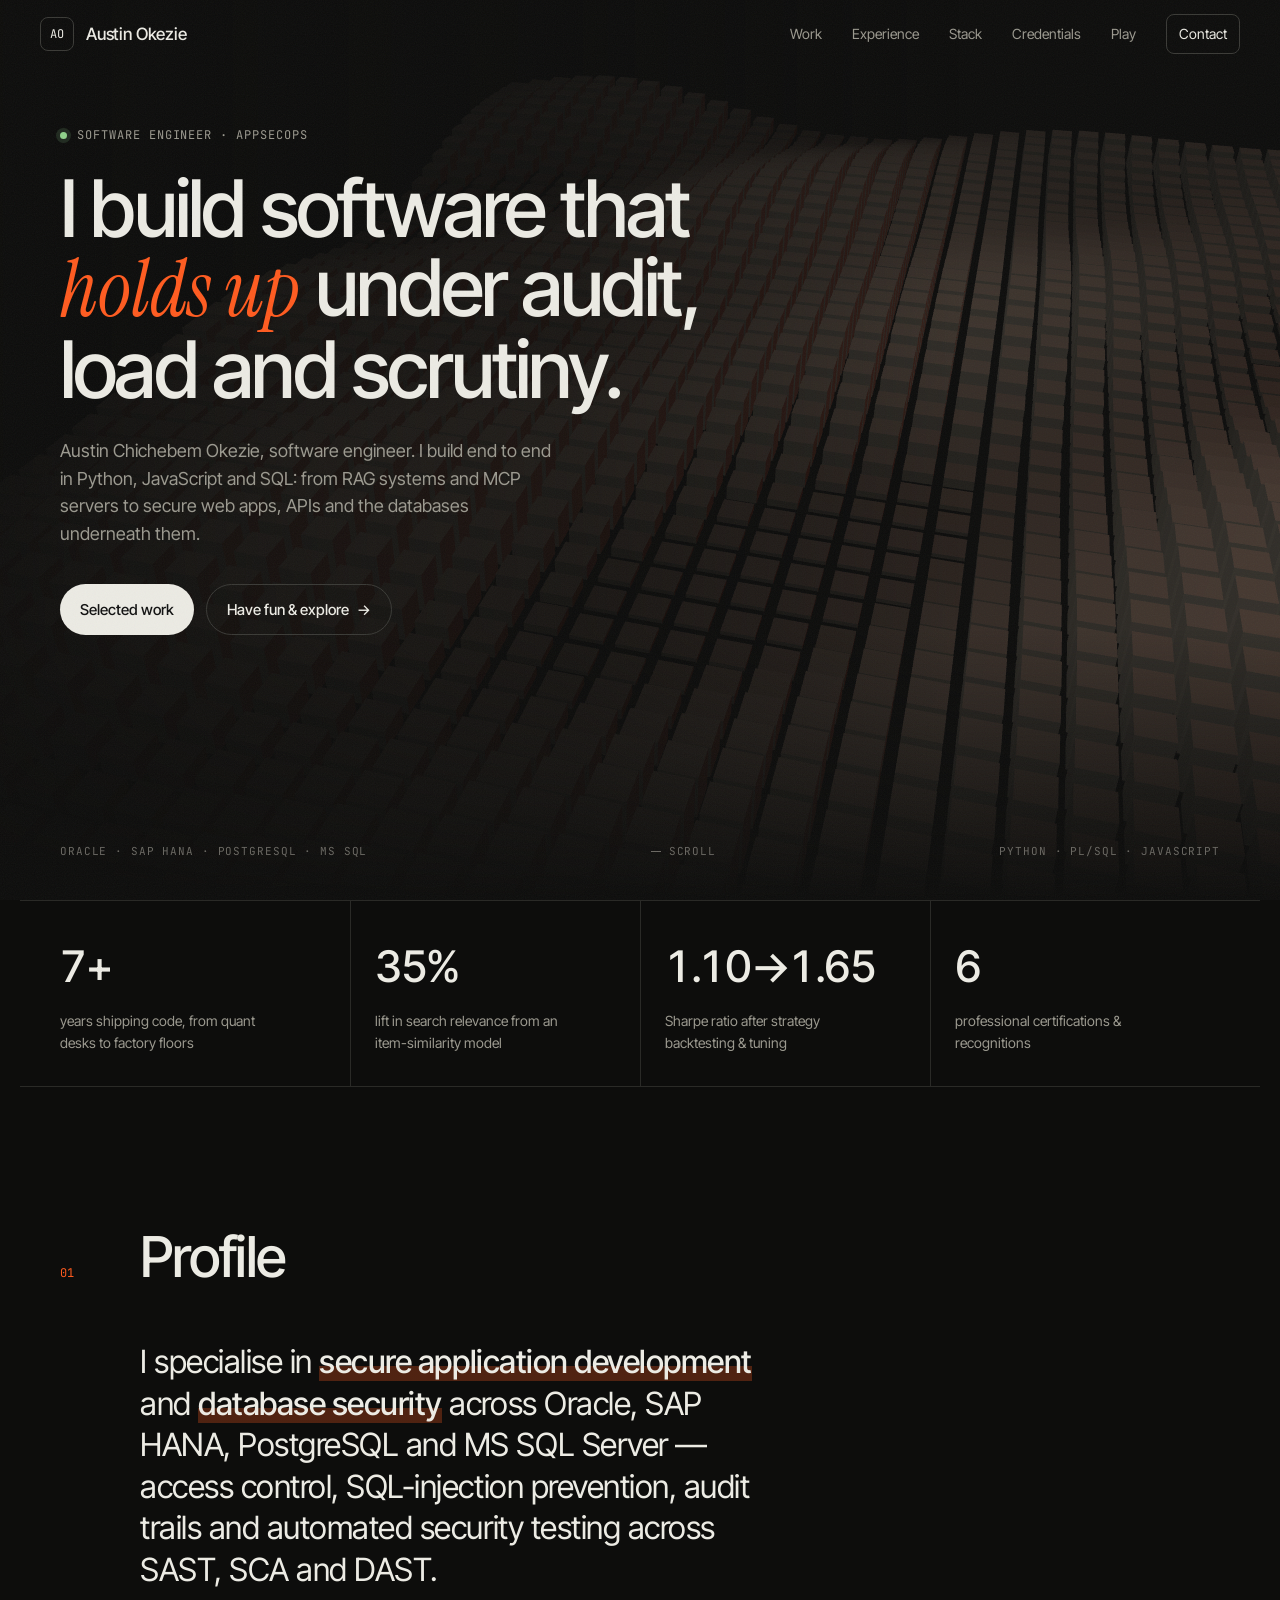
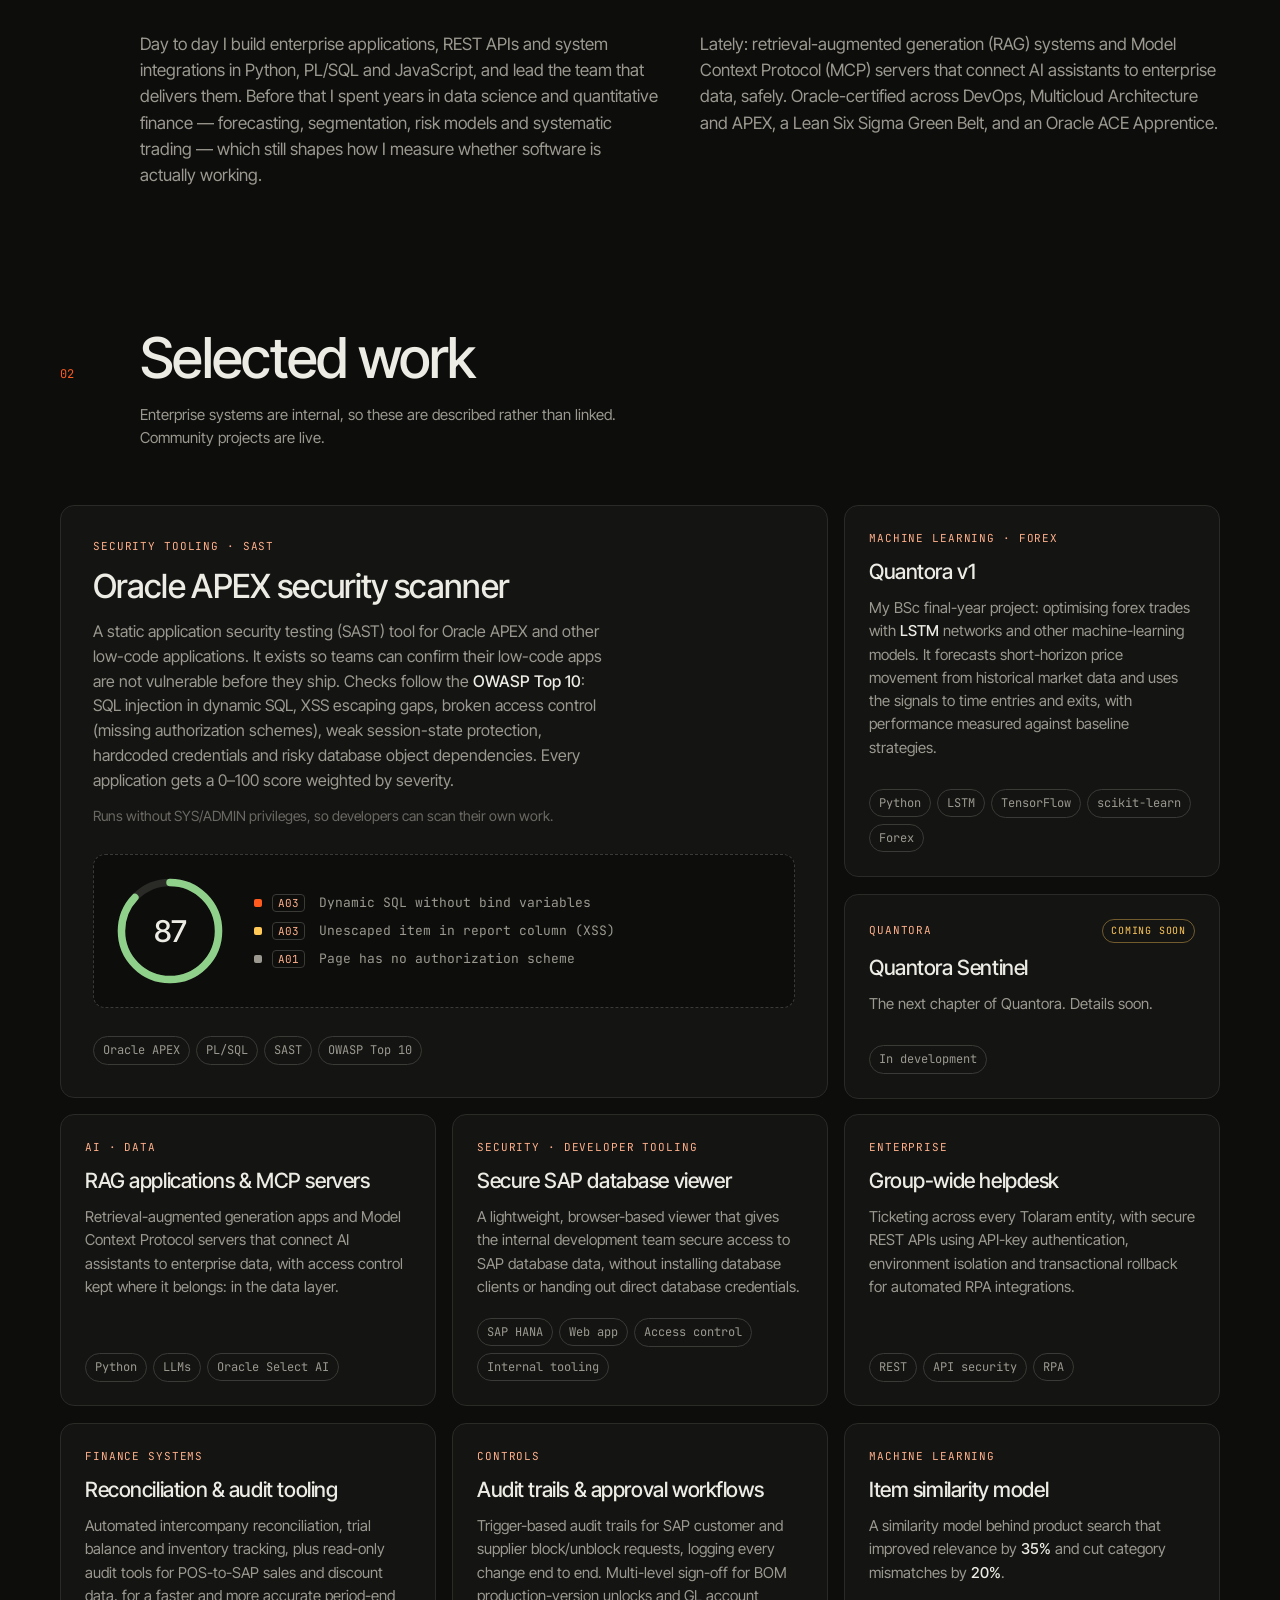
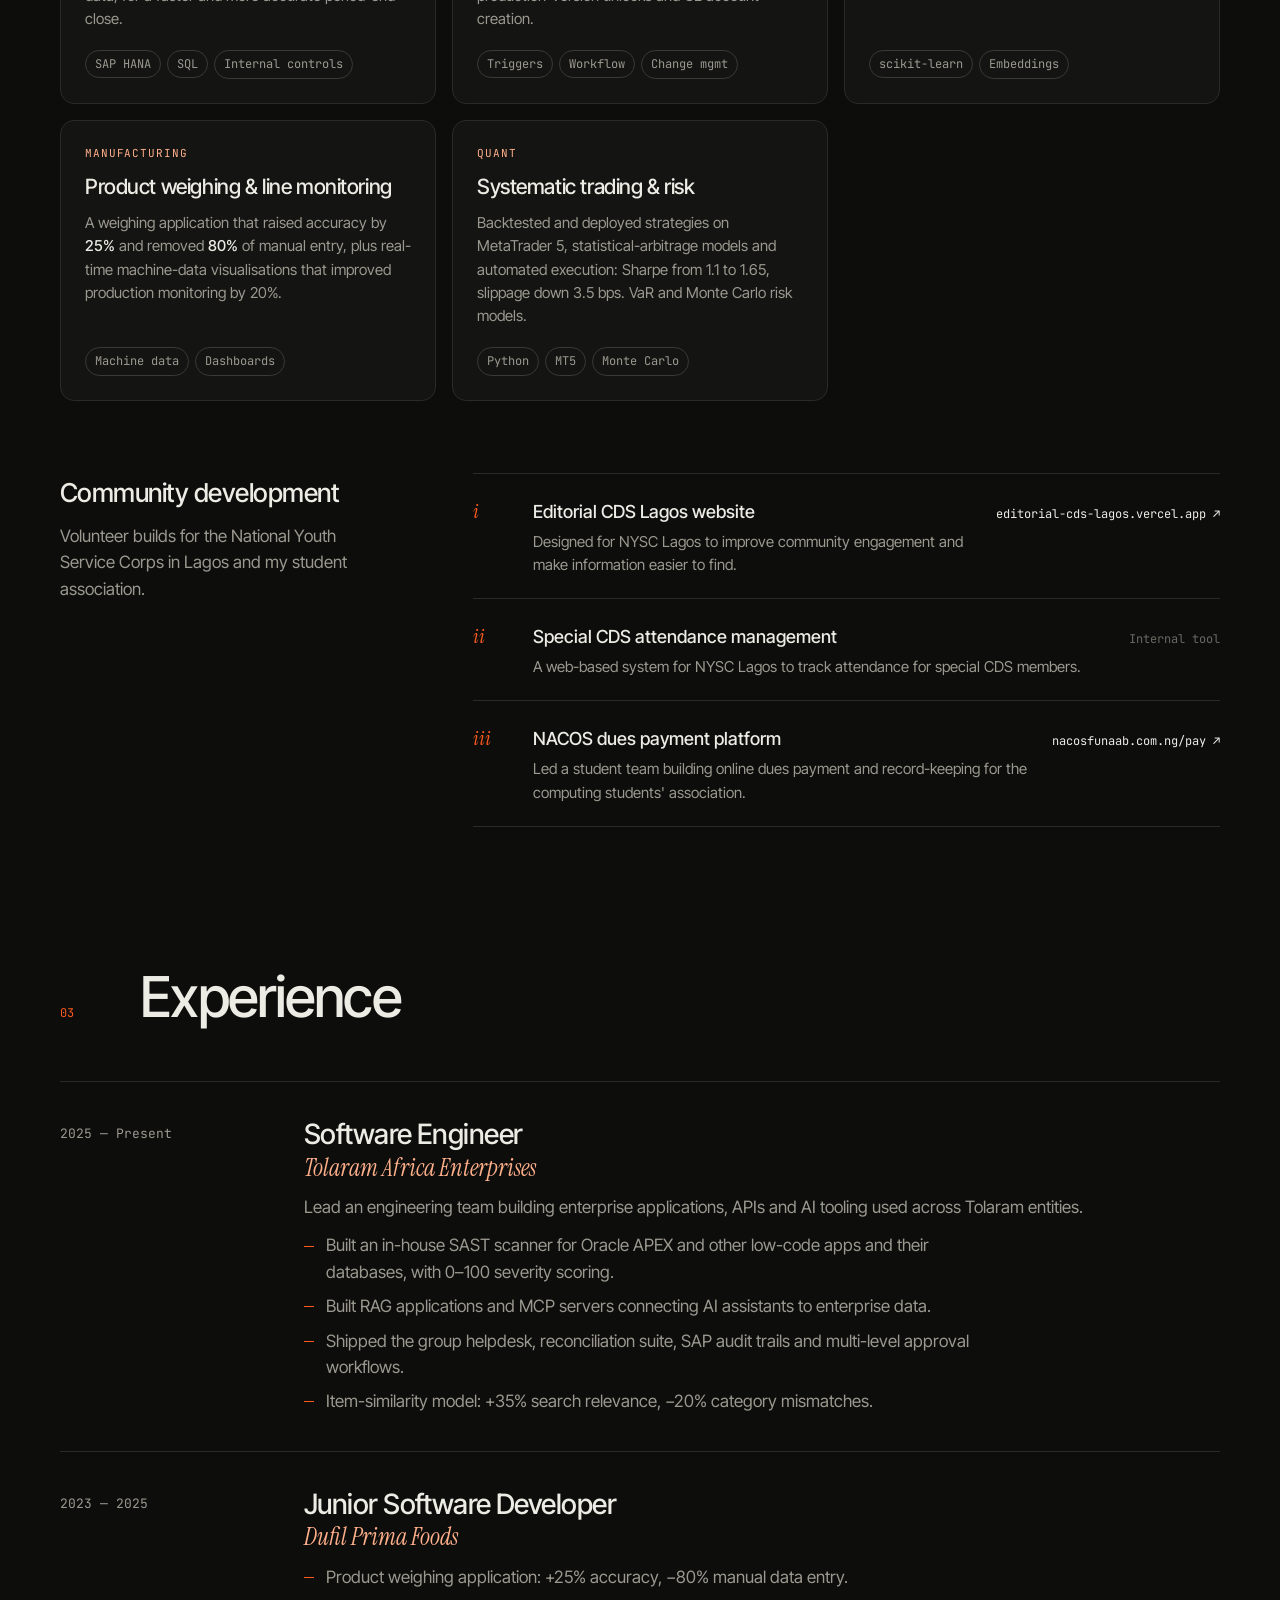
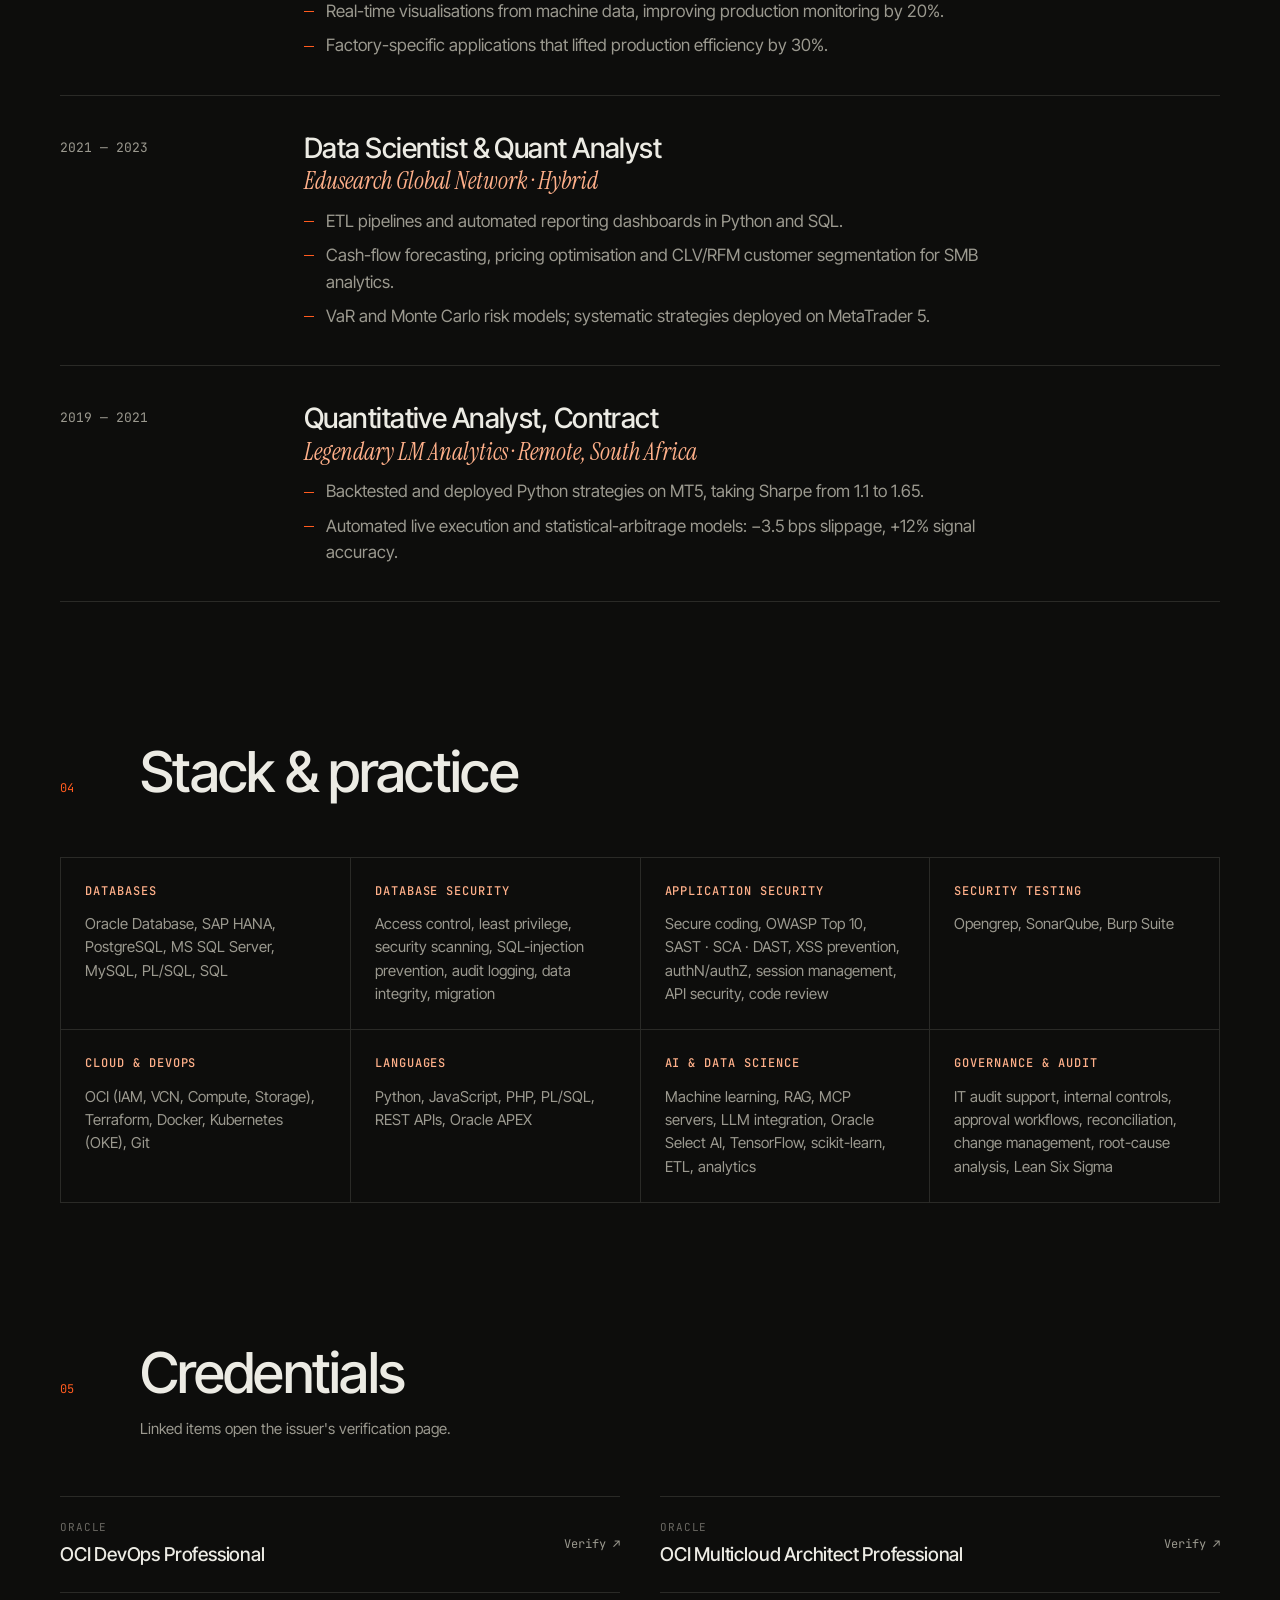
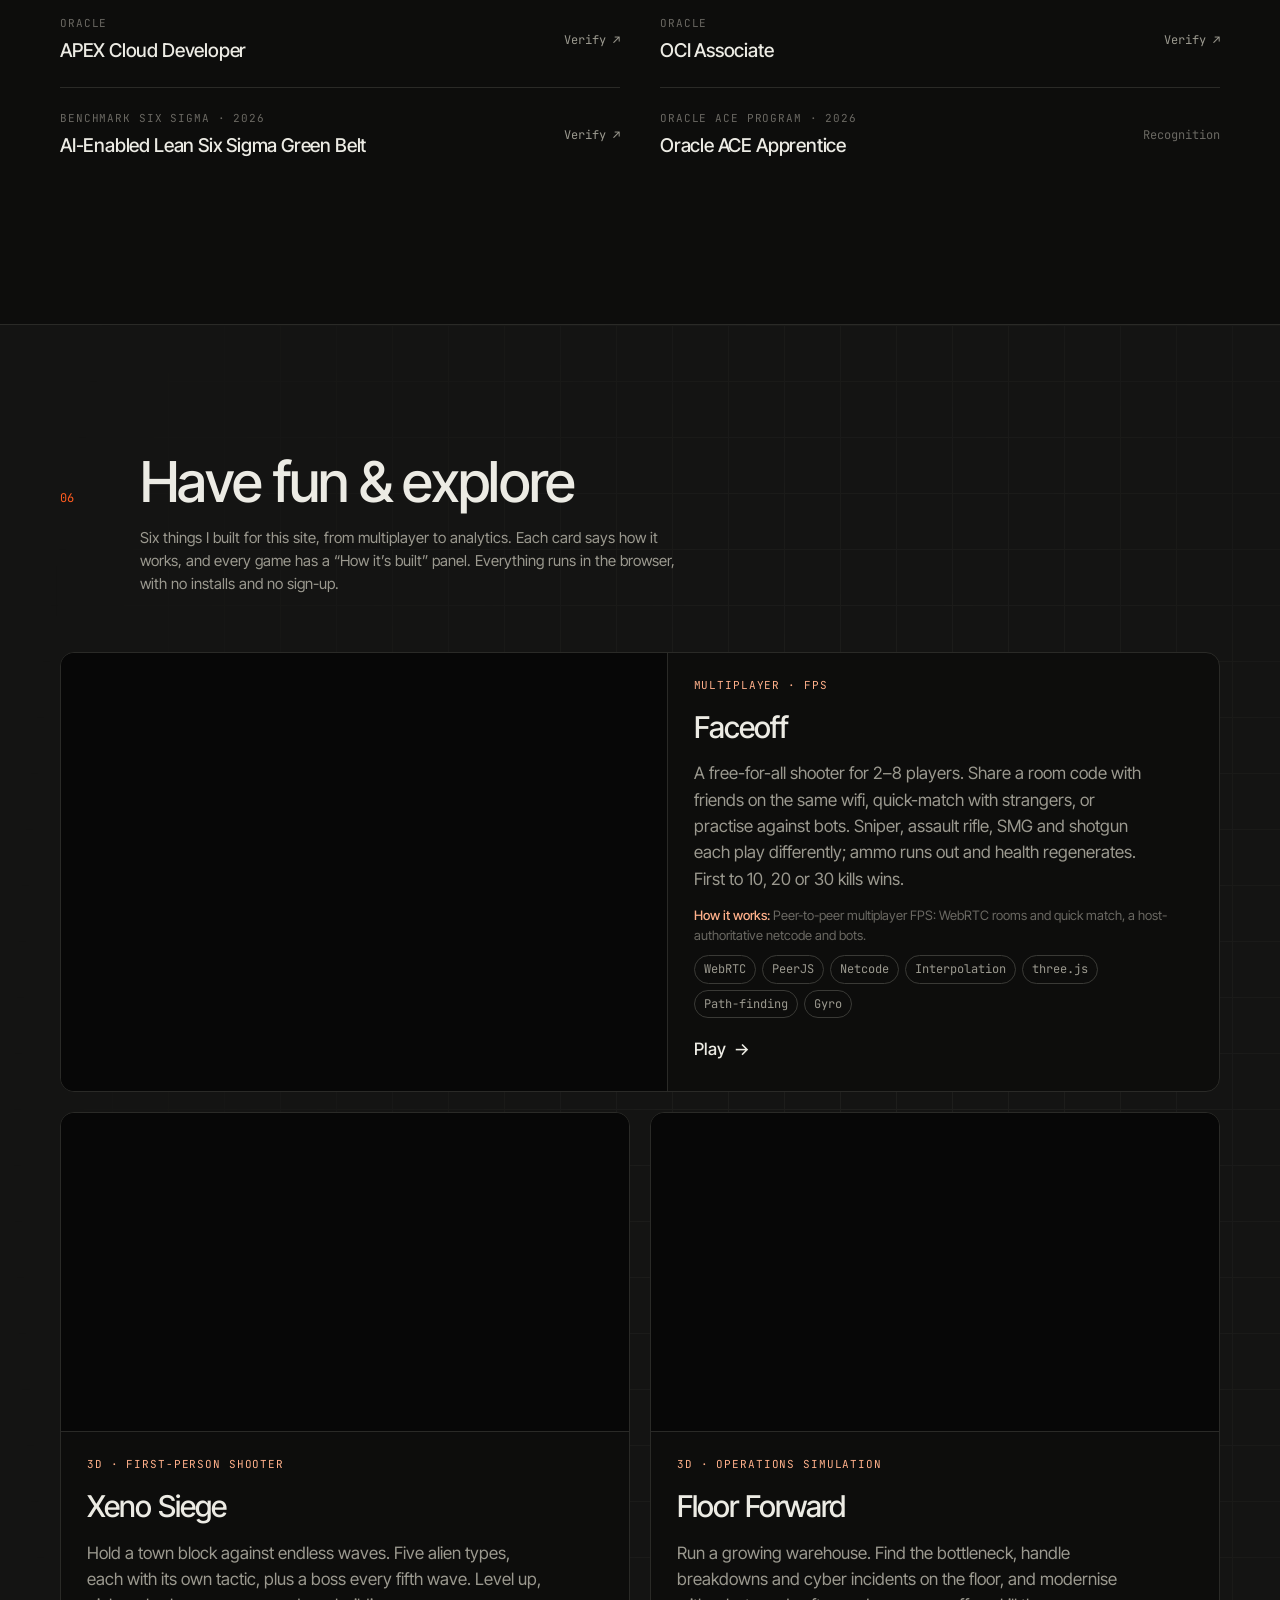
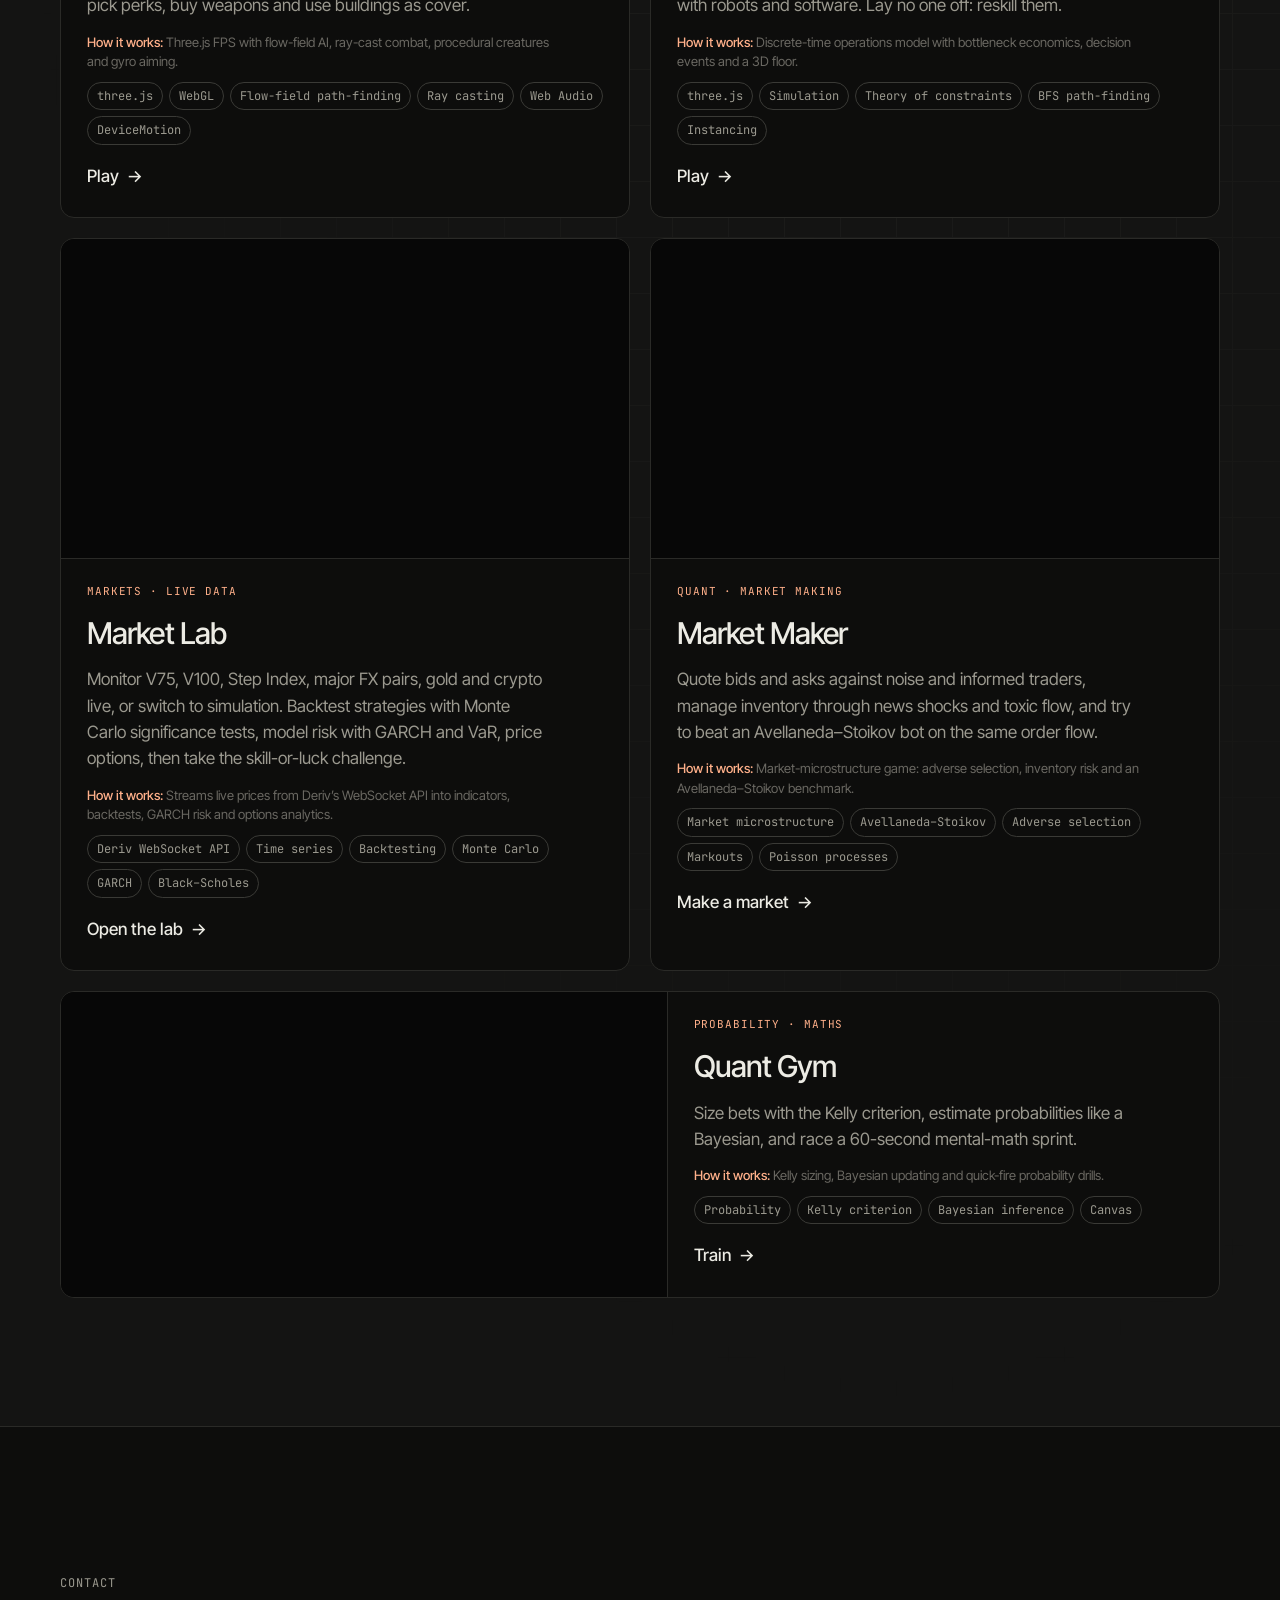
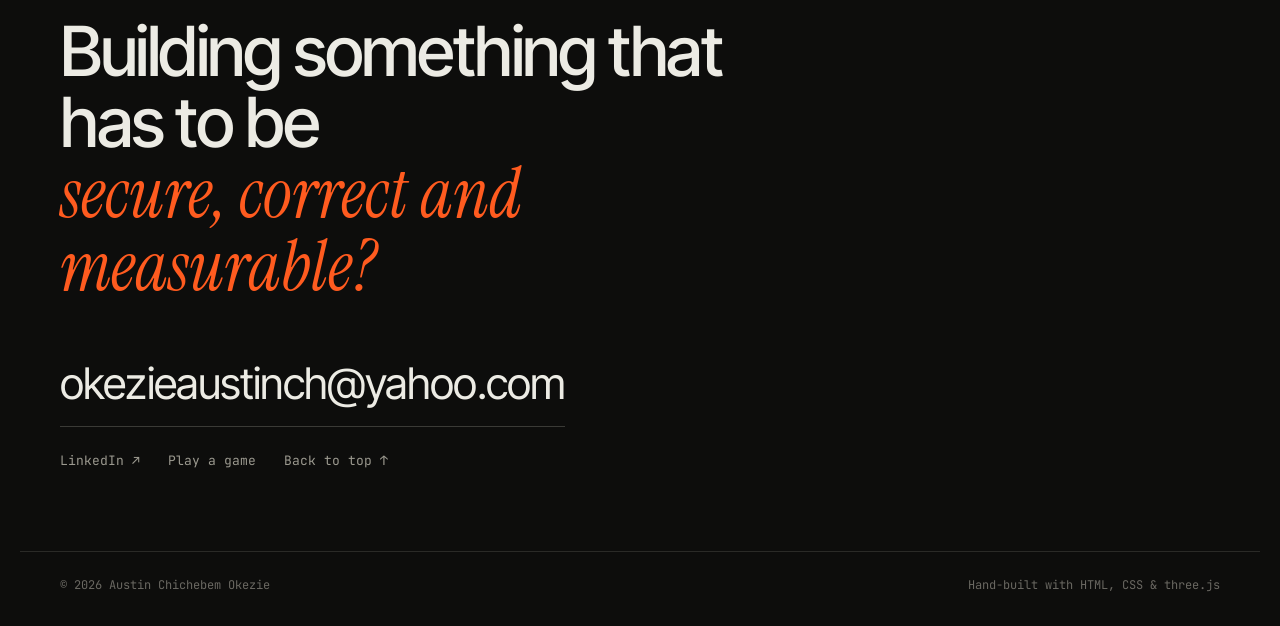
==== index.html @ 5cef5461 "Portfolio site with six browser games Software engineer portfolio: profile, selected work (editable " ====
<!doctype html>
<html lang="en">
<head>
  <meta charset="utf-8">
  <meta name="viewport" content="width=device-width, initial-scale=1">
  <title>Austin Okezie — Software Engineer · AppSecOps</title>
  <meta name="description" content="Austin Chichebem Okezie — software engineer (AppSecOps) building secure enterprise applications, database security tooling, RAG systems and MCP servers. Oracle-certified, Oracle ACE Apprentice.">
  <meta name="theme-color" content="#0d0d0c">
  <meta property="og:title" content="Austin Okezie — Software Engineer · AppSecOps">
  <meta property="og:description" content="Secure applications, database security, data science and quant. Portfolio, case notes and two small games.">
  <meta property="og:type" content="website">
  <link rel="manifest" href="manifest.webmanifest">
  <link rel="apple-touch-icon" href="assets/icons/apple-touch-icon.png">
  <meta name="apple-mobile-web-app-capable" content="yes">
  <meta name="mobile-web-app-capable" content="yes">
  <meta name="apple-mobile-web-app-status-bar-style" content="black-translucent">
  <meta name="apple-mobile-web-app-title" content="Austin Okezie">
  <link rel="icon" href="assets/favicon.svg" type="image/svg+xml">
  <link rel="preconnect" href="https://fonts.googleapis.com">
  <link rel="preconnect" href="https://fonts.gstatic.com" crossorigin>
  <link href="https://fonts.googleapis.com/css2?family=Instrument+Serif:ital@0;1&family=Inter+Tight:wght@400;500;600&family=JetBrains+Mono:wght@400;500&display=swap" rel="stylesheet">
  <link rel="stylesheet" href="css/style.css">
  <script type="importmap">{ "imports": { "three": "./vendor/three.module.min.js" } }</script>
</head>
<body>
  <a class="skip" href="#main">Skip to content</a>

  <header class="nav" id="top">
    <a class="brand" href="#top" aria-label="Austin Okezie, home">
      <span class="brand-mark">AO</span>
      <span class="brand-name">Austin Okezie</span>
    </a>
    <nav aria-label="Primary">
      <button class="nav-toggle" aria-expanded="false" aria-controls="nav-links">Menu</button>
      <ul id="nav-links">
        <li><a href="#work">Work</a></li>
        <li><a href="#experience">Experience</a></li>
        <li><a href="#stack">Stack</a></li>
        <li><a href="#credentials">Credentials</a></li>
        <li><a href="#play">Play</a></li>
        <li><button class="nav-install" type="button" data-install hidden>Install app</button></li>
        <li><a class="nav-cta" href="#contact">Contact</a></li>
      </ul>
    </nav>
  </header>

  <main id="main">
    <!-- HERO -->
    <section class="hero" aria-labelledby="hero-title">
      <canvas id="hero-canvas" aria-hidden="true"></canvas>
      <div class="hero-inner wrap">
        <p class="eyebrow"><span class="dot"></span> Software Engineer · AppSecOps</p>
        <h1 id="hero-title">
          I build software that<br>
          <em>holds up</em> under audit,<br>
          load and scrutiny.
        </h1>
        <p class="lede">
          Austin Chichebem Okezie, software engineer. I build end to end in Python,
          JavaScript and SQL: from RAG systems and MCP servers to secure web apps,
          APIs and the databases underneath them.
        </p>
        <div class="hero-actions">
          <a class="btn btn-solid" href="#work">Selected work</a>
          <a class="btn btn-ghost" href="#play">Have fun &amp; explore <span aria-hidden="true">→</span></a>
        </div>
      </div>
      <div class="hero-meta wrap" aria-hidden="true">
        <span>Oracle · SAP HANA · PostgreSQL · MS SQL</span>
        <span class="scroll-hint">Scroll</span>
        <span>Python · PL/SQL · JavaScript</span>
      </div>
    </section>

    <!-- FIGURES -->
    <section class="figures wrap" aria-label="At a glance">
      <div class="figure"><span class="num" data-count="7" data-suffix="+">7+</span><span class="label">years shipping code, from quant desks to factory floors</span></div>
      <div class="figure"><span class="num" data-count="35" data-suffix="%">35%</span><span class="label">lift in search relevance from an item-similarity model</span></div>
      <div class="figure"><span class="num">1.10→1.65</span><span class="label">Sharpe ratio after strategy backtesting &amp; tuning</span></div>
      <div class="figure"><span class="num" data-count="6">6</span><span class="label">professional certifications &amp; recognitions</span></div>
    </section>

    <!-- ABOUT -->
    <section class="about wrap" aria-labelledby="about-title">
      <div class="section-head">
        <span class="index">01</span>
        <h2 id="about-title">Profile</h2>
      </div>
      <div class="about-body">
        <p class="big">
          I specialise in <strong>secure application development</strong> and
          <strong>database security</strong> across Oracle, SAP HANA, PostgreSQL and MS SQL Server —
          access control, SQL-injection prevention, audit trails and automated security testing
          across SAST, SCA and DAST.
        </p>
        <div class="about-cols">
          <p>
            Day to day I build enterprise applications, REST APIs and system integrations in Python,
            PL/SQL and JavaScript, and lead the team that delivers them. Before that I spent years in
            data science and quantitative finance — forecasting, segmentation, risk models and
            systematic trading — which still shapes how I measure whether software is actually working.
          </p>
          <p>
            Lately: retrieval-augmented generation (RAG) systems and Model Context Protocol (MCP)
            servers that connect AI assistants to enterprise data, safely. Oracle-certified across
            DevOps, Multicloud Architecture and APEX, a Lean Six Sigma Green Belt, and an
            Oracle ACE Apprentice.
          </p>
        </div>
      </div>
    </section>

    <!-- WORK -->
    <section class="work wrap" id="work" aria-labelledby="work-title">
      <div class="section-head">
        <span class="index">02</span>
        <h2 id="work-title">Selected work</h2>
        <p class="section-note">Enterprise systems are internal, so these are described rather than linked. Community projects are live.</p>
      </div>

      <div class="cards" id="project-cards">
        <noscript><p class="section-note">Enable JavaScript to see the project list.</p></noscript>
      </div>

      <div class="community">
        <div class="community-head">
          <h3>Community development</h3>
          <p>Volunteer builds for the National Youth Service Corps in Lagos and my student association.</p>
        </div>
        <ol class="community-list" id="community-list"></ol>
      </div>
    </section>

    <!-- EXPERIENCE -->
    <section class="experience wrap" id="experience" aria-labelledby="exp-title">
      <div class="section-head">
        <span class="index">03</span>
        <h2 id="exp-title">Experience</h2>
      </div>

      <ol class="timeline">
        <li class="role">
          <div class="role-when">2025 — Present</div>
          <div class="role-what">
            <h3>Software Engineer <span>Tolaram Africa Enterprises</span></h3>
            <p>Lead an engineering team building enterprise applications, APIs and AI tooling used across Tolaram entities.</p>
            <ul>
              <li>Built an in-house SAST scanner for Oracle APEX and other low-code apps and their databases, with 0–100 severity scoring.</li>
              <li>Built RAG applications and MCP servers connecting AI assistants to enterprise data.</li>
              <li>Shipped the group helpdesk, reconciliation suite, SAP audit trails and multi-level approval workflows.</li>
              <li>Item-similarity model: +35% search relevance, −20% category mismatches.</li>
            </ul>
          </div>
        </li>
        <li class="role">
          <div class="role-when">2023 — 2025</div>
          <div class="role-what">
            <h3>Junior Software Developer <span>Dufil Prima Foods</span></h3>
            <ul>
              <li>Product weighing application: +25% accuracy, −80% manual data entry.</li>
              <li>Real-time visualisations from machine data, improving production monitoring by 20%.</li>
              <li>Factory-specific applications that lifted production efficiency by 30%.</li>
            </ul>
          </div>
        </li>
        <li class="role">
          <div class="role-when">2021 — 2023</div>
          <div class="role-what">
            <h3>Data Scientist &amp; Quant Analyst <span>Edusearch Global Network · Hybrid</span></h3>
            <ul>
              <li>ETL pipelines and automated reporting dashboards in Python and SQL.</li>
              <li>Cash-flow forecasting, pricing optimisation and CLV/RFM customer segmentation for SMB analytics.</li>
              <li>VaR and Monte Carlo risk models; systematic strategies deployed on MetaTrader 5.</li>
            </ul>
          </div>
        </li>
        <li class="role">
          <div class="role-when">2019 — 2021</div>
          <div class="role-what">
            <h3>Quantitative Analyst, Contract <span>Legendary LM Analytics · Remote, South Africa</span></h3>
            <ul>
              <li>Backtested and deployed Python strategies on MT5, taking Sharpe from 1.1 to 1.65.</li>
              <li>Automated live execution and statistical-arbitrage models: −3.5 bps slippage, +12% signal accuracy.</li>
            </ul>
          </div>
        </li>
      </ol>
    </section>

    <!-- STACK -->
    <section class="stack wrap" id="stack" aria-labelledby="stack-title">
      <div class="section-head">
        <span class="index">04</span>
        <h2 id="stack-title">Stack &amp; practice</h2>
      </div>
      <div class="stack-grid">
        <div class="stack-group"><h3>Databases</h3><p>Oracle Database, SAP HANA, PostgreSQL, MS SQL Server, MySQL, PL/SQL, SQL</p></div>
        <div class="stack-group"><h3>Database security</h3><p>Access control, least privilege, security scanning, SQL-injection prevention, audit logging, data integrity, migration</p></div>
        <div class="stack-group"><h3>Application security</h3><p>Secure coding, OWASP Top 10, SAST · SCA · DAST, XSS prevention, authN/authZ, session management, API security, code review</p></div>
        <div class="stack-group"><h3>Security testing</h3><p>Opengrep, SonarQube, Burp Suite</p></div>
        <div class="stack-group"><h3>Cloud &amp; DevOps</h3><p>OCI (IAM, VCN, Compute, Storage), Terraform, Docker, Kubernetes (OKE), Git</p></div>
        <div class="stack-group"><h3>Languages</h3><p>Python, JavaScript, PHP, PL/SQL, REST APIs, Oracle APEX</p></div>
        <div class="stack-group"><h3>AI &amp; data science</h3><p>Machine learning, RAG, MCP servers, LLM integration, Oracle Select AI, TensorFlow, scikit-learn, ETL, analytics</p></div>
        <div class="stack-group"><h3>Governance &amp; audit</h3><p>IT audit support, internal controls, approval workflows, reconciliation, change management, root-cause analysis, Lean Six Sigma</p></div>
      </div>
    </section>

    <!-- CREDENTIALS -->
    <section class="credentials wrap" id="credentials" aria-labelledby="cred-title">
      <div class="section-head">
        <span class="index">05</span>
        <h2 id="cred-title">Credentials</h2>
        <p class="section-note">Linked items open the issuer's verification page.</p>
      </div>
      <ul class="cred-list">
        <li><a href="https://catalog-education.oracle.com/pls/certview/sharebadge?id=6BD3243E86E5FAFA3B03D4778FEC053B227C485CD5D0E5289AB788608408ED36" target="_blank" rel="noopener"><span class="issuer">Oracle</span><span class="cred">OCI DevOps Professional</span><span class="verify">Verify ↗</span></a></li>
        <li><a href="https://catalog-education.oracle.com/pls/certview/sharebadge?id=F53049759950560EFD139691DDAF8C496A0293097D1861814A8F32FEE06A233F" target="_blank" rel="noopener"><span class="issuer">Oracle</span><span class="cred">OCI Multicloud Architect Professional</span><span class="verify">Verify ↗</span></a></li>
        <li><a href="https://catalog-education.oracle.com/ords/certview/sharebadge?id=B9A95422666A6ED621E5F51C60C1508F3FDE46A413A9718AE214F6EC980A80B1" target="_blank" rel="noopener"><span class="issuer">Oracle</span><span class="cred">APEX Cloud Developer</span><span class="verify">Verify ↗</span></a></li>
        <li><a href="https://catalog-education.oracle.com/ords/certview/sharebadge?id=B8031937904674830B305BA00CF806EDA50FD3B1F38CFB7BC3518CA03BFBB37B" target="_blank" rel="noopener"><span class="issuer">Oracle</span><span class="cred">OCI Associate</span><span class="verify">Verify ↗</span></a></li>
        <li><a href="https://certificates.benchmarksixsigma.com/187392616" target="_blank" rel="noopener"><span class="issuer">Benchmark Six Sigma · 2026</span><span class="cred">AI-Enabled Lean Six Sigma Green Belt</span><span class="verify">Verify ↗</span></a></li>
        <li><div><span class="issuer">Oracle ACE Program · 2026</span><span class="cred">Oracle ACE Apprentice</span><span class="verify muted">Recognition</span></div></li>
      </ul>
    </section>

    <!-- PLAY -->
    <section class="play" id="play" aria-labelledby="play-title">
      <div class="wrap">
        <div class="section-head">
          <span class="index">06</span>
          <h2 id="play-title">Have fun &amp; explore</h2>
          <p class="section-note">Six things I built for this site, from multiplayer to analytics. Each card says how it works, and every game has a “How it’s built” panel. Everything runs in the browser, with no installs and no sign-up.</p>
        </div>
        <div class="games">
          <a class="game tilt game-wide" href="games/arena.html" data-build="arena">
            <canvas class="game-preview" data-preview="arena" aria-hidden="true"></canvas>
            <div class="game-body">
              <span class="tag">Multiplayer · FPS</span>
              <h3>Faceoff</h3>
              <p>A free-for-all shooter for 2–8 players. Share a room code with friends on the same wifi, quick-match with strangers, or practise against bots. Sniper, assault rifle, SMG and shotgun each play differently; ammo runs out and health regenerates. First to 10, 20 or 30 kills wins.</p>
              <div class="build" aria-label="How it is built"></div>
              <span class="play-cta">Play <span aria-hidden="true">→</span></span>
            </div>
          </a>
          <a class="game tilt" href="games/alien.html" data-build="siege">
            <canvas class="game-preview" data-preview="siege" aria-hidden="true"></canvas>
            <div class="game-body">
              <span class="tag">3D · First-person shooter</span>
              <h3>Xeno Siege</h3>
              <p>Hold a town block against endless waves. Five alien types, each with its own tactic, plus a boss every fifth wave. Level up, pick perks, buy weapons and use buildings as cover.</p>
              <div class="build" aria-label="How it is built"></div>
              <span class="play-cta">Play <span aria-hidden="true">→</span></span>
            </div>
          </a>
          <a class="game tilt" href="games/warehouse.html" data-build="warehouse">
            <canvas class="game-preview" data-preview="warehouse" aria-hidden="true"></canvas>
            <div class="game-body">
              <span class="tag">3D · Operations simulation</span>
              <h3>Floor Forward</h3>
              <p>Run a growing warehouse. Find the bottleneck, handle breakdowns and cyber incidents on the floor, and modernise with robots and software. Lay no one off: reskill them.</p>
              <div class="build" aria-label="How it is built"></div>
              <span class="play-cta">Play <span aria-hidden="true">→</span></span>
            </div>
          </a>
          <a class="game tilt" href="games/quant.html" data-build="market">
            <canvas class="game-preview" data-preview="quant" aria-hidden="true"></canvas>
            <div class="game-body">
              <span class="tag">Markets · Live data</span>
              <h3>Market Lab</h3>
              <p>Monitor V75, V100, Step Index, major FX pairs, gold and crypto live, or switch to simulation. Backtest strategies with Monte Carlo significance tests, model risk with GARCH and VaR, price options, then take the skill-or-luck challenge.</p>
              <div class="build" aria-label="How it is built"></div>
              <span class="play-cta">Open the lab <span aria-hidden="true">→</span></span>
            </div>
          </a>
          <a class="game tilt" href="games/marketmaker.html" data-build="marketmaker">
            <canvas class="game-preview" data-preview="mm" aria-hidden="true"></canvas>
            <div class="game-body">
              <span class="tag">Quant · Market making</span>
              <h3>Market Maker</h3>
              <p>Quote bids and asks against noise and informed traders, manage inventory through news shocks and toxic flow, and try to beat an Avellaneda–Stoikov bot on the same order flow.</p>
              <div class="build" aria-label="How it is built"></div>
              <span class="play-cta">Make a market <span aria-hidden="true">→</span></span>
            </div>
          </a>
          <a class="game tilt game-wide" href="games/quantgym.html" data-build="quantgym">
            <canvas class="game-preview" data-preview="gym" aria-hidden="true"></canvas>
            <div class="game-body">
              <span class="tag">Probability · Maths</span>
              <h3>Quant Gym</h3>
              <p>Size bets with the Kelly criterion, estimate probabilities like a Bayesian, and race a 60-second mental-math sprint.</p>
              <div class="build" aria-label="How it is built"></div>
              <span class="play-cta">Train <span aria-hidden="true">→</span></span>
            </div>
          </a>
        </div>
      </div>
    </section>

    <!-- CONTACT -->
    <section class="contact wrap" id="contact" aria-labelledby="contact-title">
      <p class="eyebrow">Contact</p>
      <h2 id="contact-title">Building something that has to be<br><em>secure, correct and measurable?</em></h2>
      <div class="contact-links">
        <a class="contact-big" href="mailto:okezieaustinch@yahoo.com">okezieaustinch@yahoo.com</a>
        <div class="contact-row">
          <a href="https://www.linkedin.com/in/eyes0fhorus/" target="_blank" rel="noopener">LinkedIn ↗</a>
          <a href="#play">Play a game</a>
          <a href="#top">Back to top ↑</a>
        </div>
      </div>
    </section>
  </main>

  <footer class="footer wrap">
    <span>© <span id="year">2026</span> Austin Chichebem Okezie</span>
    <span>Hand-built with HTML, CSS &amp; three.js</span>
  </footer>

  <script type="module" src="js/main.js"></script>
  <script type="module" src="js/pwa.js"></script>
</body>
</html>
---- css/style.css ----
/* ==========================================================================
   Austin Okezie — portfolio
   ========================================================================== */
:root {
  --bg: #0d0d0c;
  --bg-2: #141413;
  --bg-3: #1b1b19;
  --line: #2a2a27;
  --line-2: #3a3a36;
  --text: #ecebe4;
  --muted: #9b998f;
  --faint: #6a6862;
  --accent: #ff5b1f;
  --accent-2: #ffb08a;
  --ok: #8fd18a;
  --warn: #ffc857;
  --serif: "Instrument Serif", Georgia, "Times New Roman", serif;
  --sans: "Inter Tight", system-ui, -apple-system, "Segoe UI", sans-serif;
  --mono: "JetBrains Mono", ui-monospace, SFMono-Regular, Menlo, monospace;
  --maxw: 1240px;
  --gutter: clamp(16px, 4vw, 40px);
  --radius: 14px;
  color-scheme: dark;
}

*, *::before, *::after { box-sizing: border-box; }
html { scroll-behavior: smooth; -webkit-text-size-adjust: 100%; }
@media (prefers-reduced-motion: reduce) { html { scroll-behavior: auto; } }

body {
  margin: 0;
  background: var(--bg);
  color: var(--text);
  font-family: var(--sans);
  font-size: 17px;
  line-height: 1.55;
  -webkit-font-smoothing: antialiased;
  overflow-x: hidden;
}

/* subtle film grain so flat blacks don't look plastic */
body::before {
  content: "";
  position: fixed; inset: 0;
  pointer-events: none;
  z-index: 100;
  opacity: .05;
  background-image: url("data:image/svg+xml,%3Csvg xmlns='http://www.w3.org/2000/svg' width='160' height='160'%3E%3Cfilter id='n'%3E%3CfeTurbulence type='fractalNoise' baseFrequency='.9' numOctaves='2' stitchTiles='stitch'/%3E%3C/filter%3E%3Crect width='100%25' height='100%25' filter='url(%23n)'/%3E%3C/svg%3E");
}

a { color: inherit; }
img, canvas { display: block; max-width: 100%; }
::selection { background: var(--accent); color: #111; }

.wrap { width: 100%; max-width: var(--maxw); margin: 0 auto; padding: 0 var(--gutter); }

.skip { position: absolute; left: -999px; top: 8px; background: var(--accent); color: #111; padding: 8px 12px; z-index: 200; border-radius: 6px; }
.skip:focus { left: 8px; }

:focus-visible { outline: 2px solid var(--accent); outline-offset: 3px; border-radius: 4px; }

/* ---------- NAV ---------- */
.nav {
  position: fixed; top: 0; left: 0; right: 0;
  z-index: 50;
  display: flex; align-items: center; justify-content: space-between;
  padding: 14px var(--gutter);
  transition: background .3s, border-color .3s, backdrop-filter .3s;
  border-bottom: 1px solid transparent;
}
.nav.scrolled { background: rgba(13,13,12,.78); backdrop-filter: blur(12px); -webkit-backdrop-filter: blur(12px); border-color: var(--line); }
.brand { display: flex; align-items: center; gap: 12px; text-decoration: none; }
.brand-mark {
  display: grid; place-items: center;
  width: 34px; height: 34px;
  border: 1px solid var(--line-2);
  border-radius: 8px;
  font-family: var(--mono); font-size: 12px; letter-spacing: .04em;
}
.brand-name { font-weight: 500; letter-spacing: -.01em; }
.nav ul { list-style: none; margin: 0; padding: 0; display: flex; gap: 6px; align-items: center; }
.nav ul a {
  display: block; padding: 8px 12px; border-radius: 8px;
  text-decoration: none; color: var(--muted); font-size: 14px;
  transition: color .2s, background .2s;
}
.nav ul a:hover { color: var(--text); background: var(--bg-3); }
.nav ul a.active { color: var(--text); }
.nav .nav-cta { color: var(--text); border: 1px solid var(--line-2); margin-left: 6px; }
.nav .nav-cta:hover { border-color: var(--accent); background: transparent; }
.nav-toggle { display: none; }

@media (max-width: 820px) {
  .nav-toggle {
    display: block; background: none; color: var(--text);
    border: 1px solid var(--line-2); border-radius: 8px;
    padding: 8px 14px; font: 500 14px var(--sans); cursor: pointer;
  }
  .nav ul {
    position: absolute; top: 100%; left: 0; right: 0;
    flex-direction: column; align-items: stretch; gap: 0;
    background: rgba(13,13,12,.97); border-bottom: 1px solid var(--line);
    padding: 8px var(--gutter) 16px;
    display: none;
  }
  .nav ul.open { display: flex; }
  .nav ul a { padding: 12px 4px; font-size: 16px; border-radius: 0; border-bottom: 1px solid var(--line); }
  .nav .nav-cta { border: none; margin: 0; }
  .brand-name { display: none; }
}

/* ---------- TYPE ---------- */
h1, h2, h3 { font-weight: 500; letter-spacing: -.02em; margin: 0; }
em { font-family: var(--serif); font-style: italic; font-weight: 400; letter-spacing: 0; }
.eyebrow {
  display: inline-flex; align-items: center; gap: 10px;
  font-family: var(--mono); font-size: 12px; text-transform: uppercase; letter-spacing: .08em;
  color: var(--muted); margin: 0 0 24px;
}
.dot { width: 7px; height: 7px; border-radius: 50%; background: var(--ok); box-shadow: 0 0 0 4px rgba(143,209,138,.15); }

/* ---------- BUTTONS ---------- */
.btn {
  display: inline-flex; align-items: center; gap: 8px;
  padding: 13px 20px; border-radius: 999px;
  text-decoration: none; font-weight: 500; font-size: 15px;
  transition: transform .2s, background .2s, color .2s, border-color .2s;
}
.btn-solid { background: var(--text); color: #111; }
.btn-solid:hover { background: var(--accent); }
.btn-ghost { border: 1px solid var(--line-2); }
.btn-ghost:hover { border-color: var(--text); }
.btn:active { transform: scale(.98); }

/* ---------- HERO ---------- */
.hero {
  position: relative;
  min-height: 100svh;
  display: flex; flex-direction: column; justify-content: center;
  padding: 120px 0 40px;
  overflow: hidden;
}
#hero-canvas { position: absolute; inset: 0; width: 100%; height: 100%; z-index: 0; }
.hero::after { /* fade the 3D field into the page and keep text readable */
  content: ""; position: absolute; inset: 0; z-index: 1; pointer-events: none;
  background:
    linear-gradient(90deg, rgba(13,13,12,.92) 0%, rgba(13,13,12,.55) 45%, rgba(13,13,12,0) 75%),
    linear-gradient(0deg, var(--bg) 0%, rgba(13,13,12,0) 30%);
}
.hero-inner { position: relative; z-index: 2; }
.hero h1 {
  font-size: clamp(40px, 6.2vw, 92px);
  line-height: 1;
  letter-spacing: -.035em;
}
@media (max-width: 700px) { .hero h1 br { display: none; } }
.hero h1 em { color: var(--accent); }
.lede { max-width: 50ch; color: var(--muted); font-size: clamp(16px, 1.4vw, 19px); margin: 28px 0 36px; }
.hero-actions { display: flex; flex-wrap: wrap; gap: 12px; }
.hero-meta {
  position: relative; z-index: 2;
  display: flex; justify-content: space-between; gap: 16px;
  margin-top: auto; padding-top: 64px;
  font-family: var(--mono); font-size: 11px; color: var(--faint); text-transform: uppercase; letter-spacing: .08em;
}
.scroll-hint { position: relative; padding-left: 18px; }
.scroll-hint::before {
  content: ""; position: absolute; left: 0; top: 50%; width: 10px; height: 1px; background: var(--faint);
  animation: hint 2s ease-in-out infinite;
}
@keyframes hint { 0%,100% { transform: translateX(0); } 50% { transform: translateX(5px); } }
@media (max-width: 700px) {
  .hero-meta span:first-child, .hero-meta span:last-child { display: none; }
  .hero-meta { justify-content: center; }
  .hero::after { background: linear-gradient(0deg, var(--bg) 5%, rgba(13,13,12,.6) 45%, rgba(13,13,12,.35) 100%); }
}

/* ---------- FIGURES ---------- */
.figures {
  display: grid; grid-template-columns: repeat(4, 1fr);
  border-top: 1px solid var(--line); border-bottom: 1px solid var(--line);
  padding-top: 0; padding-bottom: 0;
}
.figure { padding: 32px 24px 32px 0; display: flex; flex-direction: column; gap: 10px; }
.figure + .figure { border-left: 1px solid var(--line); padding-left: 24px; }
.figure .num { font-size: clamp(30px, 3.4vw, 46px); letter-spacing: -.03em; font-weight: 500; font-variant-numeric: tabular-nums; }
.figure .label { color: var(--muted); font-size: 14px; max-width: 26ch; }
@media (max-width: 860px) {
  .figures { grid-template-columns: 1fr 1fr; }
  .figure:nth-child(3) { border-left: none; padding-left: 0; }
  .figure:nth-child(n+3) { border-top: 1px solid var(--line); }
}

/* ---------- SECTIONS ---------- */
section { scroll-margin-top: 72px; }
.about, .work, .experience, .stack, .credentials, .contact { padding-top: clamp(80px, 11vw, 150px); }
.section-head {
  display: grid; grid-template-columns: 80px 1fr; align-items: baseline;
  gap: 8px 0; margin-bottom: clamp(32px, 5vw, 56px);
}
.section-head .index { font-family: var(--mono); font-size: 12px; color: var(--accent); }
.section-head h2 { font-size: clamp(32px, 4.4vw, 58px); letter-spacing: -.03em; line-height: 1.02; }
.section-note { grid-column: 2; color: var(--muted); margin: 8px 0 0; max-width: 60ch; font-size: 15px; }
@media (max-width: 600px) { .section-head { grid-template-columns: 1fr; } .section-note { grid-column: 1; } }

/* ---------- ABOUT ---------- */
.about-body { padding-left: 80px; }
.about .big { font-size: clamp(22px, 2.5vw, 32px); line-height: 1.3; letter-spacing: -.015em; margin: 0 0 40px; max-width: 34ch; }
.about .big strong { font-weight: 500; color: var(--text); background: linear-gradient(transparent 62%, rgba(255,91,31,.28) 0); }
.about-cols { display: grid; grid-template-columns: 1fr 1fr; gap: 40px; color: var(--muted); }
.about-cols p { margin: 0; }
@media (max-width: 760px) { .about-body { padding-left: 0; } .about-cols { grid-template-columns: 1fr; gap: 20px; } }

/* ---------- WORK CARDS ---------- */
.cards { display: grid; grid-template-columns: repeat(3, 1fr); gap: 16px; perspective: 1200px; }
.card {
  position: relative;
  background: var(--bg-2);
  border: 1px solid var(--line);
  border-radius: var(--radius);
  padding: 24px;
  display: flex; flex-direction: column; gap: 12px;
  transform-style: preserve-3d;
  transition: border-color .3s, transform .5s cubic-bezier(.2,.7,.2,1);
  will-change: transform;
}
.card::before { /* light that follows the cursor */
  content: ""; position: absolute; inset: 0; border-radius: inherit; pointer-events: none;
  background: radial-gradient(420px circle at var(--mx, 50%) var(--my, 50%), rgba(255,91,31,.09), transparent 45%);
  opacity: 0; transition: opacity .3s;
}
.card:hover { border-color: var(--line-2); }
.card:hover::before { opacity: 1; }
.card h3 { font-size: 21px; line-height: 1.2; }
.card p { margin: 0; color: var(--muted); font-size: 15px; }
.card p b { color: var(--text); font-weight: 500; }
.card .aside { font-size: 14px; color: var(--faint); }
.card-top { display: flex; justify-content: space-between; align-items: center; }
.tag { font-family: var(--mono); font-size: 11px; text-transform: uppercase; letter-spacing: .08em; color: var(--accent-2); }
.year { font-family: var(--mono); font-size: 11px; color: var(--faint); }
.chips { list-style: none; padding: 0; margin: auto 0 0; display: flex; flex-wrap: wrap; gap: 6px; padding-top: 8px; }
.chips li { font-size: 12px; font-family: var(--mono); padding: 4px 9px; border: 1px solid var(--line-2); border-radius: 999px; color: var(--muted); }

.card-feature { grid-column: span 2; grid-row: span 2; padding: 32px; }
.card-feature h3 { font-size: clamp(26px, 2.6vw, 36px); }
.card-feature p { font-size: 16px; max-width: 58ch; }

.score { display: flex; gap: 28px; align-items: center; margin: 16px 0 8px; padding: 20px; border: 1px dashed var(--line-2); border-radius: 12px; background: var(--bg); }
.score-ring { position: relative; width: 112px; height: 112px; flex: none; }
.score-ring svg { width: 100%; height: 100%; transform: rotate(-90deg); }
.score-ring circle { fill: none; stroke-width: 8; }
.score-ring .track { stroke: var(--line); }
.score-ring .bar { stroke: var(--ok); stroke-linecap: round; stroke-dasharray: 326.7; stroke-dashoffset: 326.7; transition: stroke-dashoffset 1.6s cubic-bezier(.2,.7,.2,1); }
.score.in .bar { stroke-dashoffset: 42.5; }
.score-ring span { position: absolute; inset: 0; display: grid; place-items: center; font: 500 30px var(--sans); letter-spacing: -.03em; }
.findings { list-style: none; margin: 0; padding: 0; display: grid; gap: 10px; font-family: var(--mono); font-size: 13px; color: var(--muted); }
.findings li { display: flex; align-items: center; gap: 10px; }
.sev { width: 8px; height: 8px; border-radius: 2px; flex: none; }
.sev.hi { background: var(--accent); } .sev.md { background: var(--warn); } .sev.lo { background: var(--muted); }

@media (max-width: 1000px) { .cards { grid-template-columns: 1fr 1fr; } }
@media (max-width: 640px) {
  .cards { grid-template-columns: 1fr; }
  .card-feature { grid-column: auto; grid-row: auto; padding: 24px; }
  .score { flex-direction: column; align-items: flex-start; gap: 18px; }
}

/* ---------- COMMUNITY ---------- */
.community { margin-top: 72px; display: grid; grid-template-columns: 1fr 2fr; gap: 40px; }
.community-head h3 { font-size: 26px; margin-bottom: 10px; }
.community-head p { color: var(--muted); margin: 0; max-width: 32ch; }
.community-list { list-style: none; margin: 0; padding: 0; border-top: 1px solid var(--line); }
.community-list li > a, .community-list li > div {
  display: grid; grid-template-columns: 44px 1fr auto; gap: 16px; align-items: baseline;
  padding: 22px 0; border-bottom: 1px solid var(--line); text-decoration: none;
  transition: padding .3s, background .3s;
}
.community-list li > a:hover { padding-left: 12px; padding-right: 12px; background: var(--bg-2); }
.c-num { font-family: var(--serif); font-style: italic; color: var(--accent); font-size: 20px; }
.c-body { display: flex; flex-direction: column; gap: 4px; }
.c-body b { font-weight: 500; font-size: 18px; }
.c-body span { color: var(--muted); font-size: 15px; }
.c-link { font-family: var(--mono); font-size: 12px; color: var(--text); white-space: nowrap; }
.muted { color: var(--faint) !important; }
@media (max-width: 860px) {
  .community { grid-template-columns: 1fr; gap: 24px; }
  .community-list li > a, .community-list li > div { grid-template-columns: 32px 1fr; }
  .c-link { grid-column: 2; white-space: normal; word-break: break-all; }
}

/* ---------- TIMELINE ---------- */
.timeline { list-style: none; margin: 0; padding: 0; }
.role { display: grid; grid-template-columns: 220px 1fr; gap: 24px; padding: 36px 0; border-top: 1px solid var(--line); }
.role:last-child { border-bottom: 1px solid var(--line); }
.role-when { font-family: var(--mono); font-size: 13px; color: var(--muted); padding-top: 6px; }
.role h3 { font-size: clamp(22px, 2.2vw, 28px); line-height: 1.2; margin-bottom: 12px; }
.role h3 span { display: block; font-family: var(--serif); font-style: italic; font-weight: 400; color: var(--accent-2); font-size: .85em; letter-spacing: 0; margin-top: 2px; }
.role p { color: var(--muted); margin: 0 0 12px; }
.role ul { margin: 0; padding: 0; list-style: none; display: grid; gap: 8px; }
.role ul li { position: relative; padding-left: 22px; color: var(--muted); max-width: 70ch; }
.role ul li::before { content: ""; position: absolute; left: 0; top: .78em; width: 10px; height: 1px; background: var(--accent); }
@media (max-width: 700px) { .role { grid-template-columns: 1fr; gap: 8px; } }

/* ---------- STACK ---------- */
.stack-grid { display: grid; grid-template-columns: repeat(4, 1fr); border-top: 1px solid var(--line); border-left: 1px solid var(--line); }
.stack-group { padding: 24px; border-right: 1px solid var(--line); border-bottom: 1px solid var(--line); transition: background .3s; }
.stack-group:hover { background: var(--bg-2); }
.stack-group h3 { font-family: var(--mono); font-size: 12px; font-weight: 500; text-transform: uppercase; letter-spacing: .08em; color: var(--accent-2); margin-bottom: 12px; }
.stack-group p { margin: 0; color: var(--muted); font-size: 15px; }
@media (max-width: 1000px) { .stack-grid { grid-template-columns: 1fr 1fr; } }
@media (max-width: 560px) { .stack-grid { grid-template-columns: 1fr; } }

/* ---------- CREDENTIALS ---------- */
.cred-list { list-style: none; margin: 0; padding: 0; display: grid; grid-template-columns: 1fr 1fr; gap: 0 40px; }
.cred-list li > a, .cred-list li > div {
  display: grid; grid-template-columns: 1fr auto; grid-template-rows: auto auto; gap: 4px 16px;
  padding: 22px 0; border-top: 1px solid var(--line); text-decoration: none;
}
.issuer { font-family: var(--mono); font-size: 11px; text-transform: uppercase; letter-spacing: .08em; color: var(--faint); }
.cred { font-size: 19px; font-weight: 500; letter-spacing: -.01em; grid-row: 2; }
.verify { grid-row: 1 / span 2; grid-column: 2; align-self: center; font-family: var(--mono); font-size: 12px; color: var(--muted); transition: color .2s; }
.cred-list a:hover .verify { color: var(--accent); }
.cred-list a:hover .cred { color: var(--accent-2); }
@media (max-width: 760px) { .cred-list { grid-template-columns: 1fr; } }

/* ---------- PLAY ---------- */
.play {
  margin-top: clamp(80px, 11vw, 150px);
  padding: clamp(80px, 10vw, 130px) 0;
  background: var(--bg-2);
  border-top: 1px solid var(--line); border-bottom: 1px solid var(--line);
  position: relative; overflow: hidden;
}
.play::before {
  content: ""; position: absolute; inset: 0; pointer-events: none; opacity: .5;
  background-image: linear-gradient(var(--line) 1px, transparent 1px), linear-gradient(90deg, var(--line) 1px, transparent 1px);
  background-size: 56px 56px;
  mask-image: radial-gradient(ellipse at 70% 30%, #000 0%, transparent 70%);
  -webkit-mask-image: radial-gradient(ellipse at 70% 30%, #000 0%, transparent 70%);
}
.play .wrap { position: relative; }
.games { display: grid; grid-template-columns: 1fr 1fr; gap: 20px; perspective: 1400px; }
.game {
  position: relative; display: flex; flex-direction: column;
  background: var(--bg); border: 1px solid var(--line); border-radius: var(--radius);
  overflow: hidden; text-decoration: none;
  transform-style: preserve-3d; transition: transform .5s cubic-bezier(.2,.7,.2,1), border-color .3s;
}
.game:hover { border-color: var(--accent); }
.game-preview { width: 100%; aspect-ratio: 16 / 9; background: #070707; border-bottom: 1px solid var(--line); }
.game-body { padding: 24px 26px 28px; display: flex; flex-direction: column; gap: 10px; }
.game h3 { font-size: 30px; letter-spacing: -.03em; }
.game p { margin: 0; color: var(--muted); max-width: 46ch; }
.play-cta { margin-top: 8px; font-weight: 500; display: inline-flex; gap: 8px; align-items: center; }
.play-cta span { transition: transform .3s; }
.game:hover .play-cta span { transform: translateX(6px); }
@media (max-width: 760px) { .games { grid-template-columns: 1fr; } }

/* ---------- CONTACT ---------- */
.contact { padding-bottom: 80px; }
.contact h2 { font-size: clamp(34px, 5.4vw, 76px); line-height: 1.02; letter-spacing: -.035em; max-width: 18ch; }
.contact h2 em { color: var(--accent); }
.contact-links { margin-top: 48px; display: flex; flex-direction: column; gap: 24px; }
.contact-big {
  font-size: clamp(22px, 3.4vw, 44px); letter-spacing: -.02em; text-decoration: none;
  border-bottom: 1px solid var(--line-2); padding-bottom: 8px; align-self: flex-start; word-break: break-all;
  transition: color .2s, border-color .2s;
}
.contact-big:hover { color: var(--accent); border-color: var(--accent); }
.contact-row { display: flex; flex-wrap: wrap; gap: 10px 28px; }
.contact-row a { color: var(--muted); text-decoration: none; font-family: var(--mono); font-size: 13px; }
.contact-row a:hover { color: var(--text); }

.footer {
  display: flex; justify-content: space-between; flex-wrap: wrap; gap: 8px;
  padding-top: 24px; padding-bottom: 32px; border-top: 1px solid var(--line);
  font-family: var(--mono); font-size: 12px; color: var(--faint);
}

/* ---------- REVEAL ---------- */
.reveal { opacity: 0; transform: translateY(24px); transition: opacity .9s cubic-bezier(.2,.7,.2,1), transform .9s cubic-bezier(.2,.7,.2,1); }
.reveal.in { opacity: 1; transform: none; }
@media (prefers-reduced-motion: reduce) {
  .reveal { opacity: 1; transform: none; transition: none; }
  .card, .game { transition: none; }
}

/* content.js additions */
.owasp { font-family: var(--mono); font-style: normal; font-size: 11px; color: var(--accent-2); border: 1px solid var(--line-2); border-radius: 4px; padding: 1px 5px; margin-right: 6px; }
.findings li span { line-height: 1.4; }
.card-link { font-family: var(--mono); font-size: 13px; text-decoration: none; color: var(--text); border-bottom: 1px solid var(--line-2); align-self: flex-start; padding-bottom: 2px; }
.card-link:hover { color: var(--accent); border-color: var(--accent); }
.status { font-family: var(--mono); font-size: 10px; text-transform: uppercase; letter-spacing: .08em; color: var(--warn); border: 1px solid rgba(255,200,87,.4); border-radius: 999px; padding: 3px 8px; }

/* game cards: how it works */
.game .build p { margin: 4px 0 0; font-size: 13px; color: var(--faint); line-height: 1.5; max-width: 60ch; }
.game .build p b { color: var(--accent-2); font-weight: 500; }
.game .build .chips { margin: 4px 0 0; padding-top: 6px; }
.game.game-wide { grid-column: 1 / -1; display: grid; grid-template-columns: 1.1fr 1fr; }
.game.game-wide .game-preview { aspect-ratio: auto; height: 100%; min-height: 260px; border-bottom: 0; border-right: 1px solid var(--line); }
@media (max-width: 760px) { .game.game-wide { grid-column: auto; grid-template-columns: 1fr; } .game.game-wide .game-preview { aspect-ratio: 16 / 9; min-height: 0; border-right: 0; border-bottom: 1px solid var(--line); } }
.nav-install { font: 500 14px var(--sans); color: var(--accent-2); background: none; border: 1px solid rgba(255,176,138,.45); border-radius: 8px; padding: 8px 12px; cursor: pointer; }
.nav-install:hover { border-color: var(--accent); color: var(--text); }
.nav-install[hidden] { display: none; }
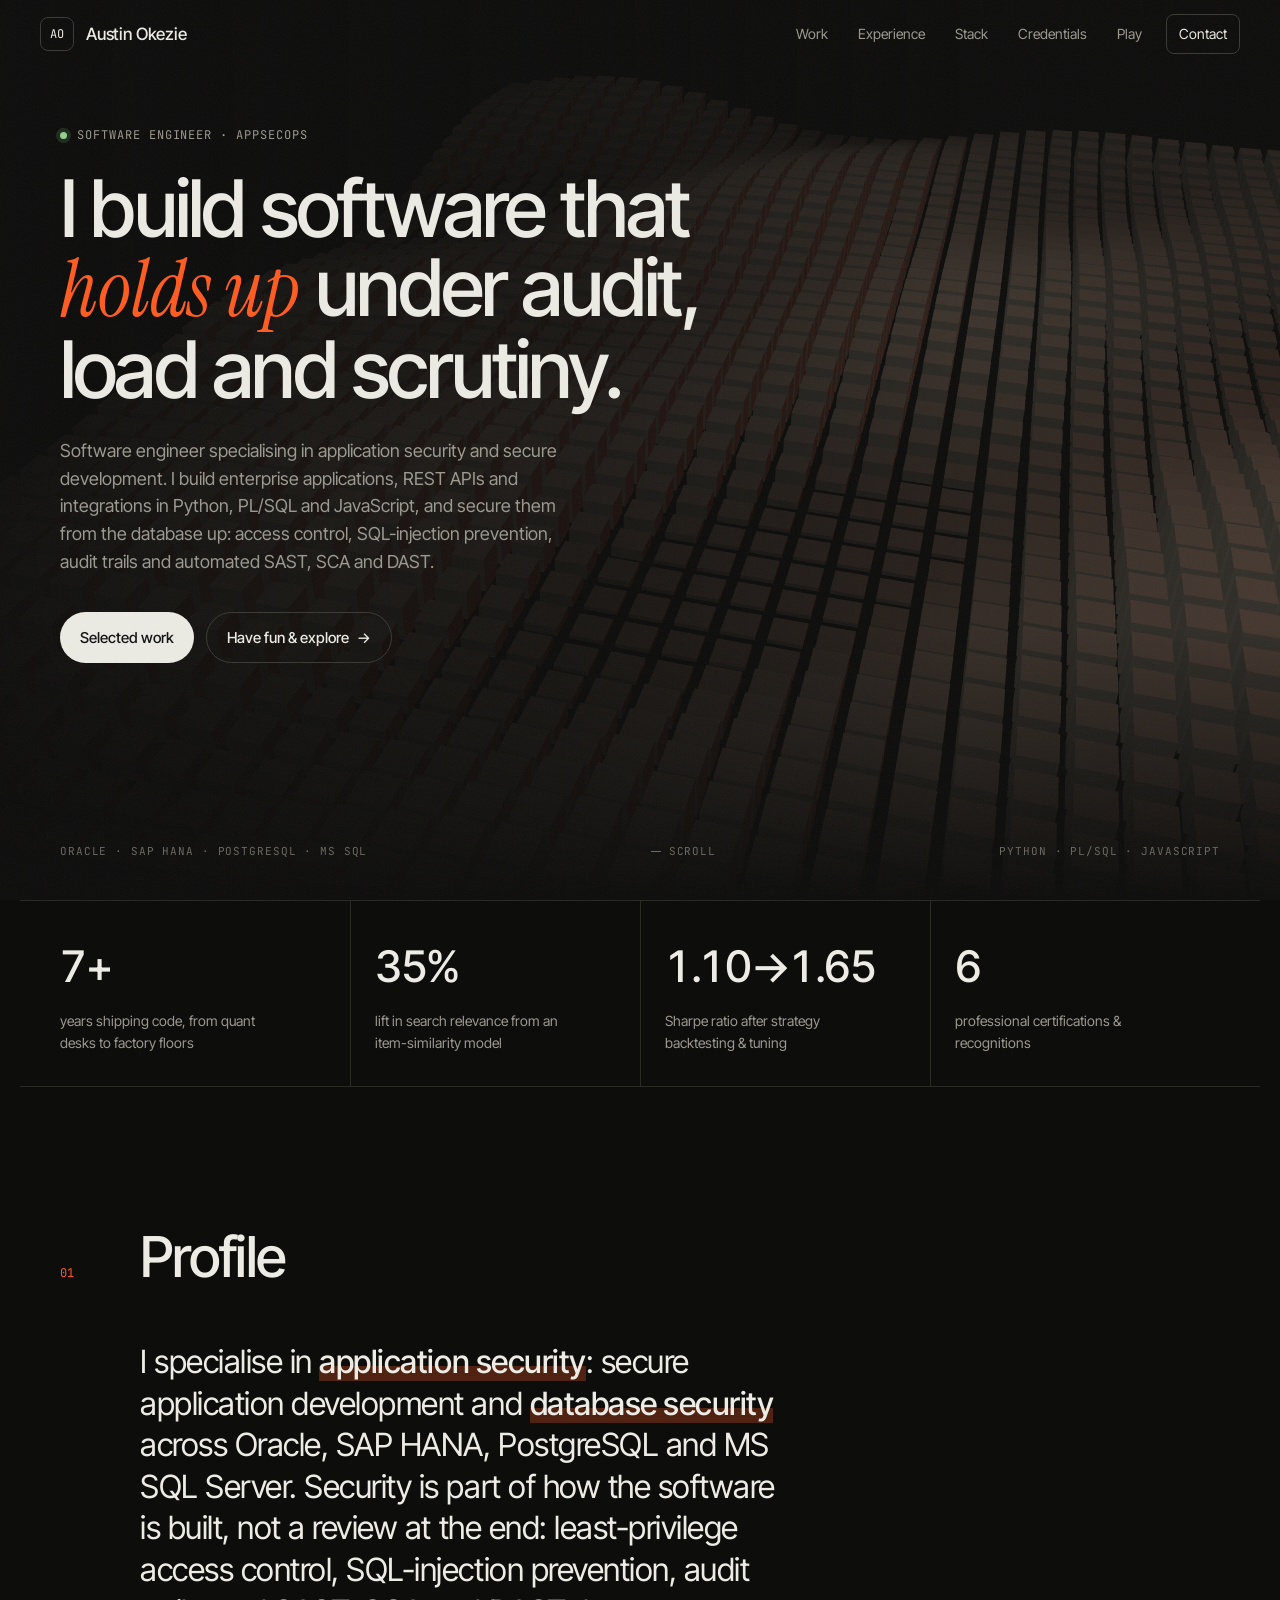
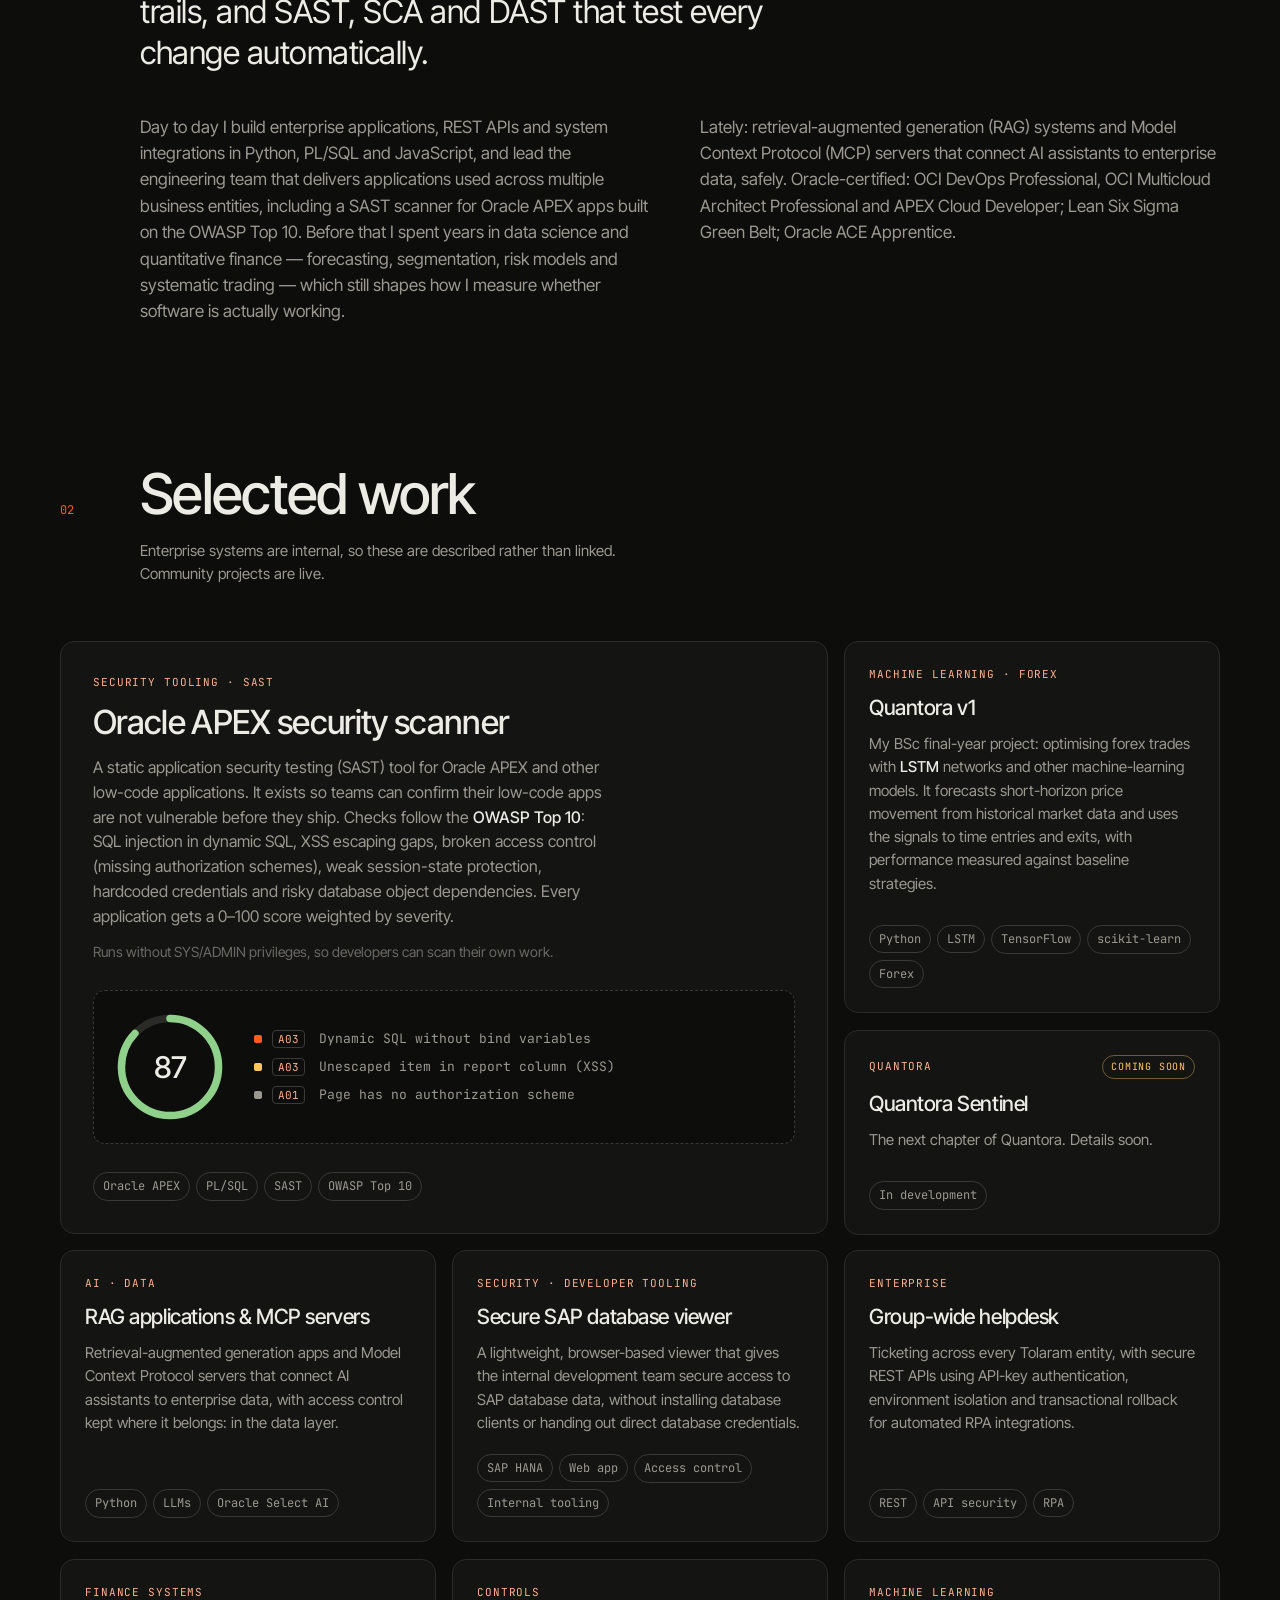
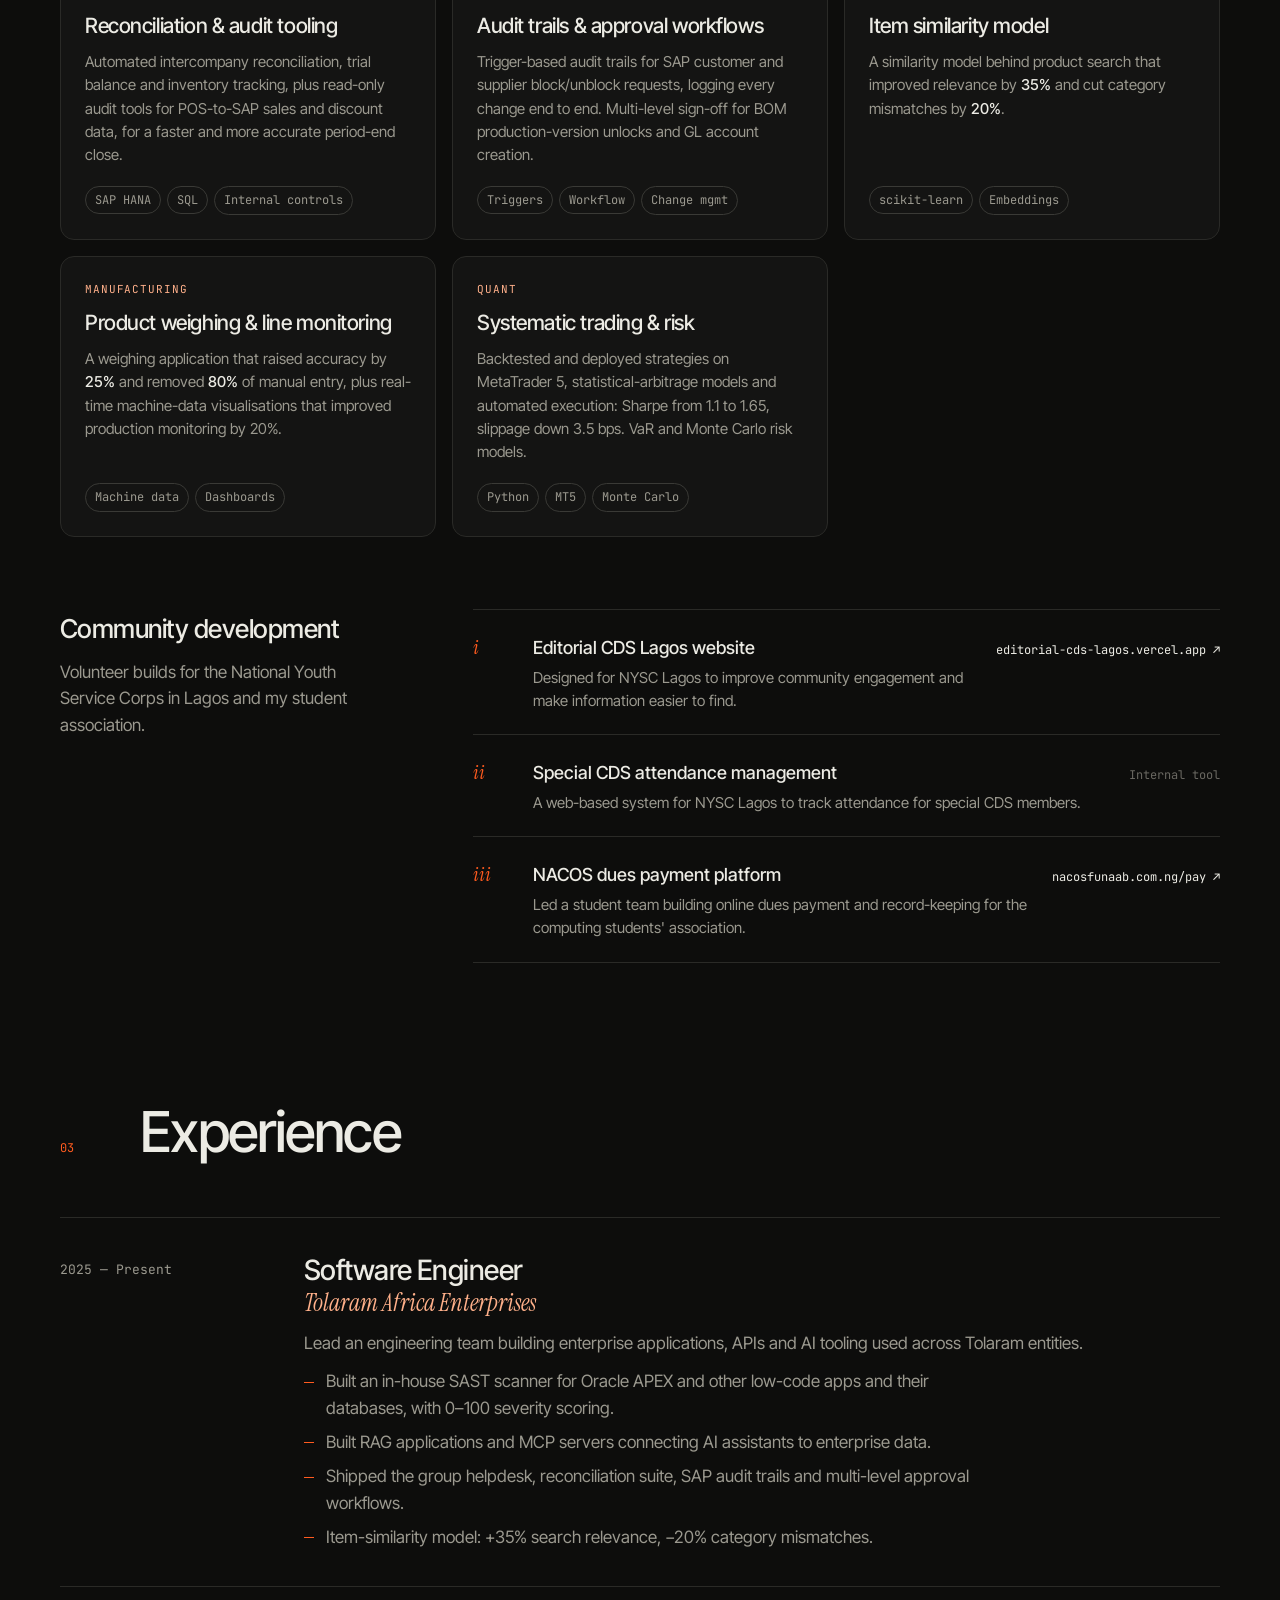
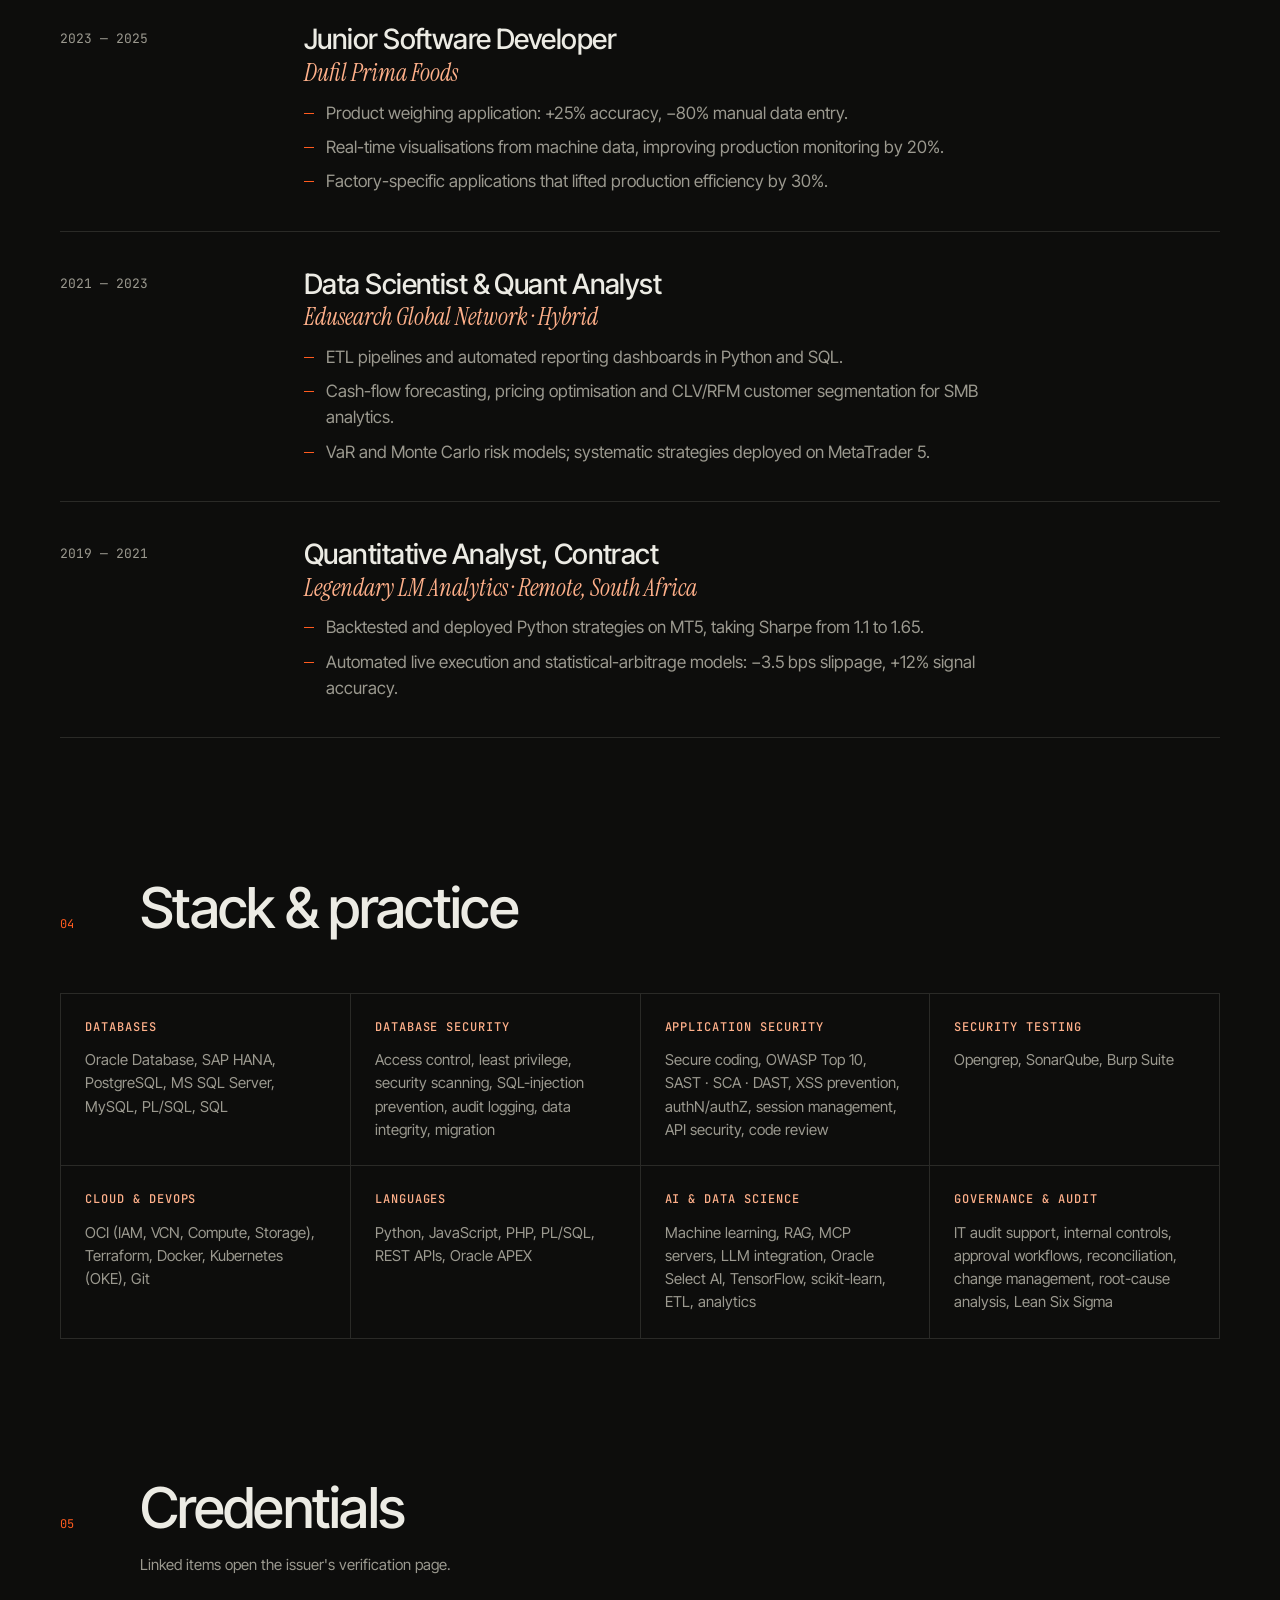
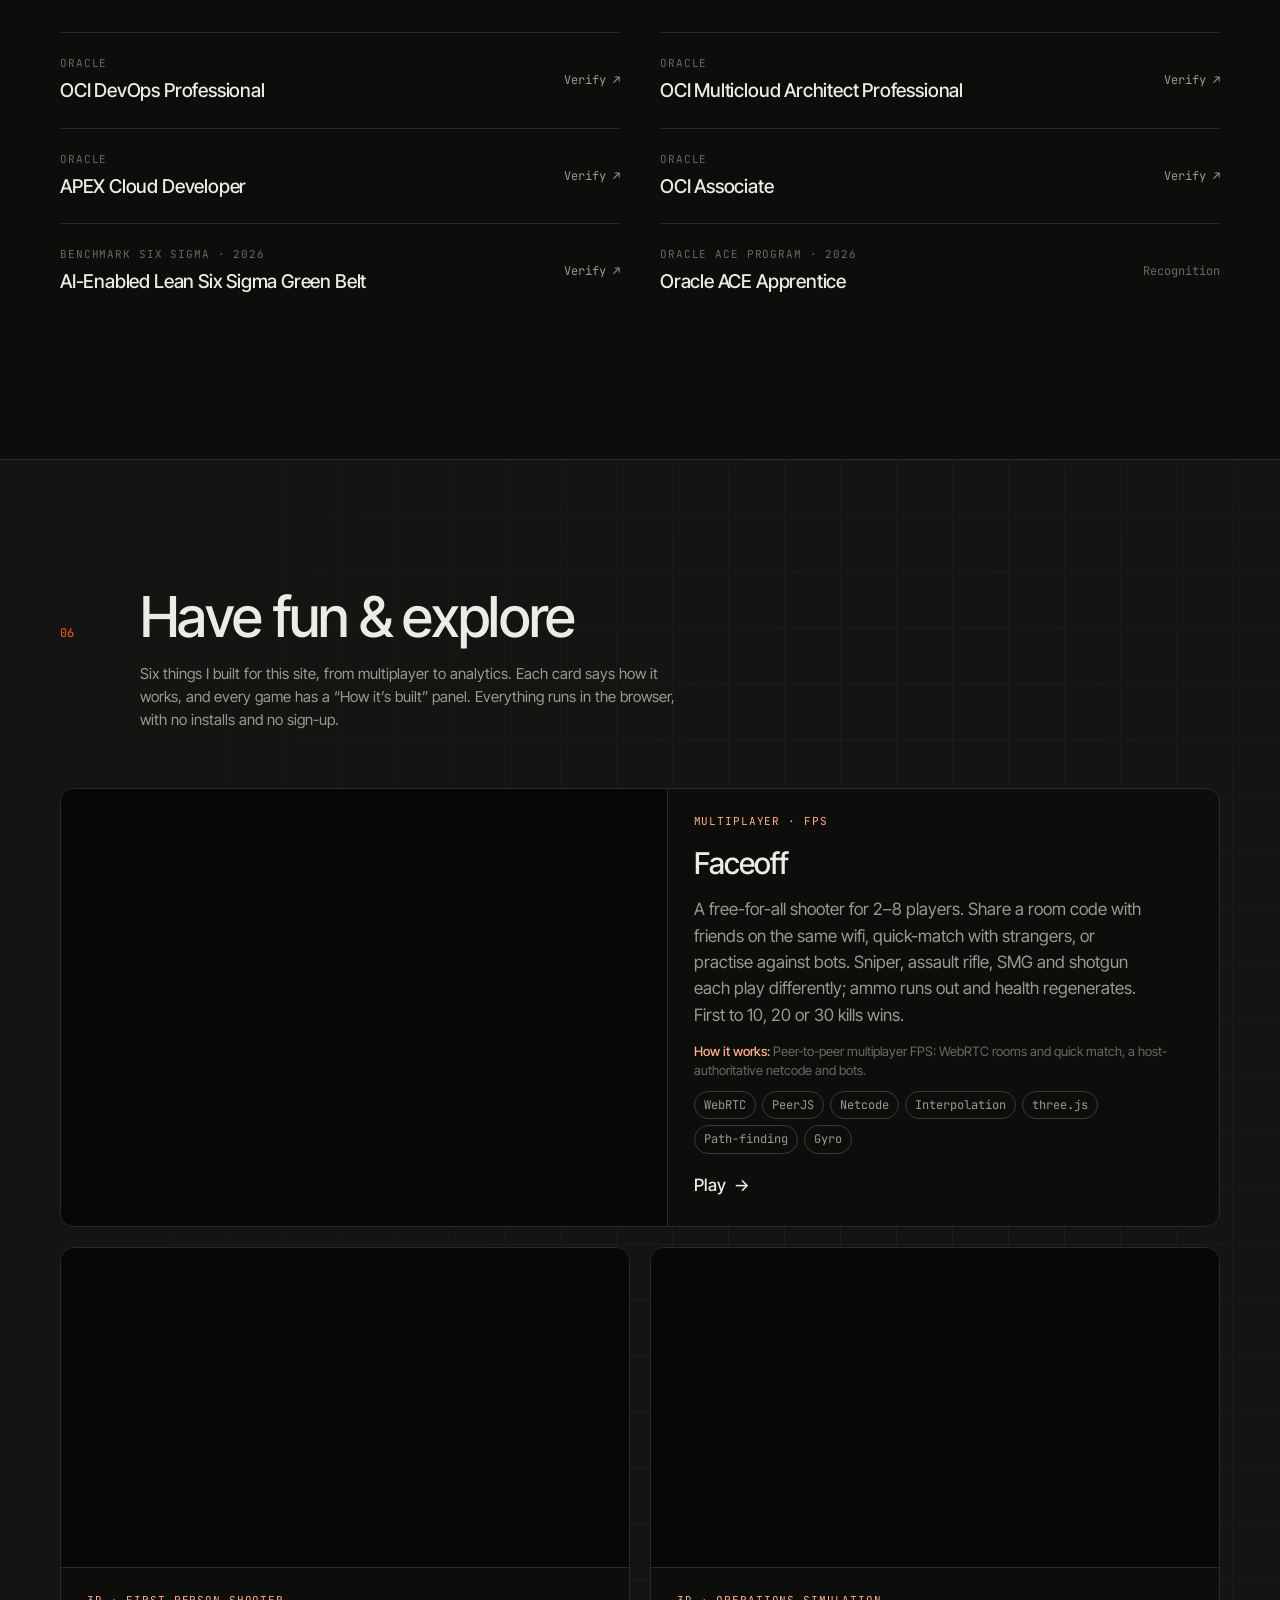
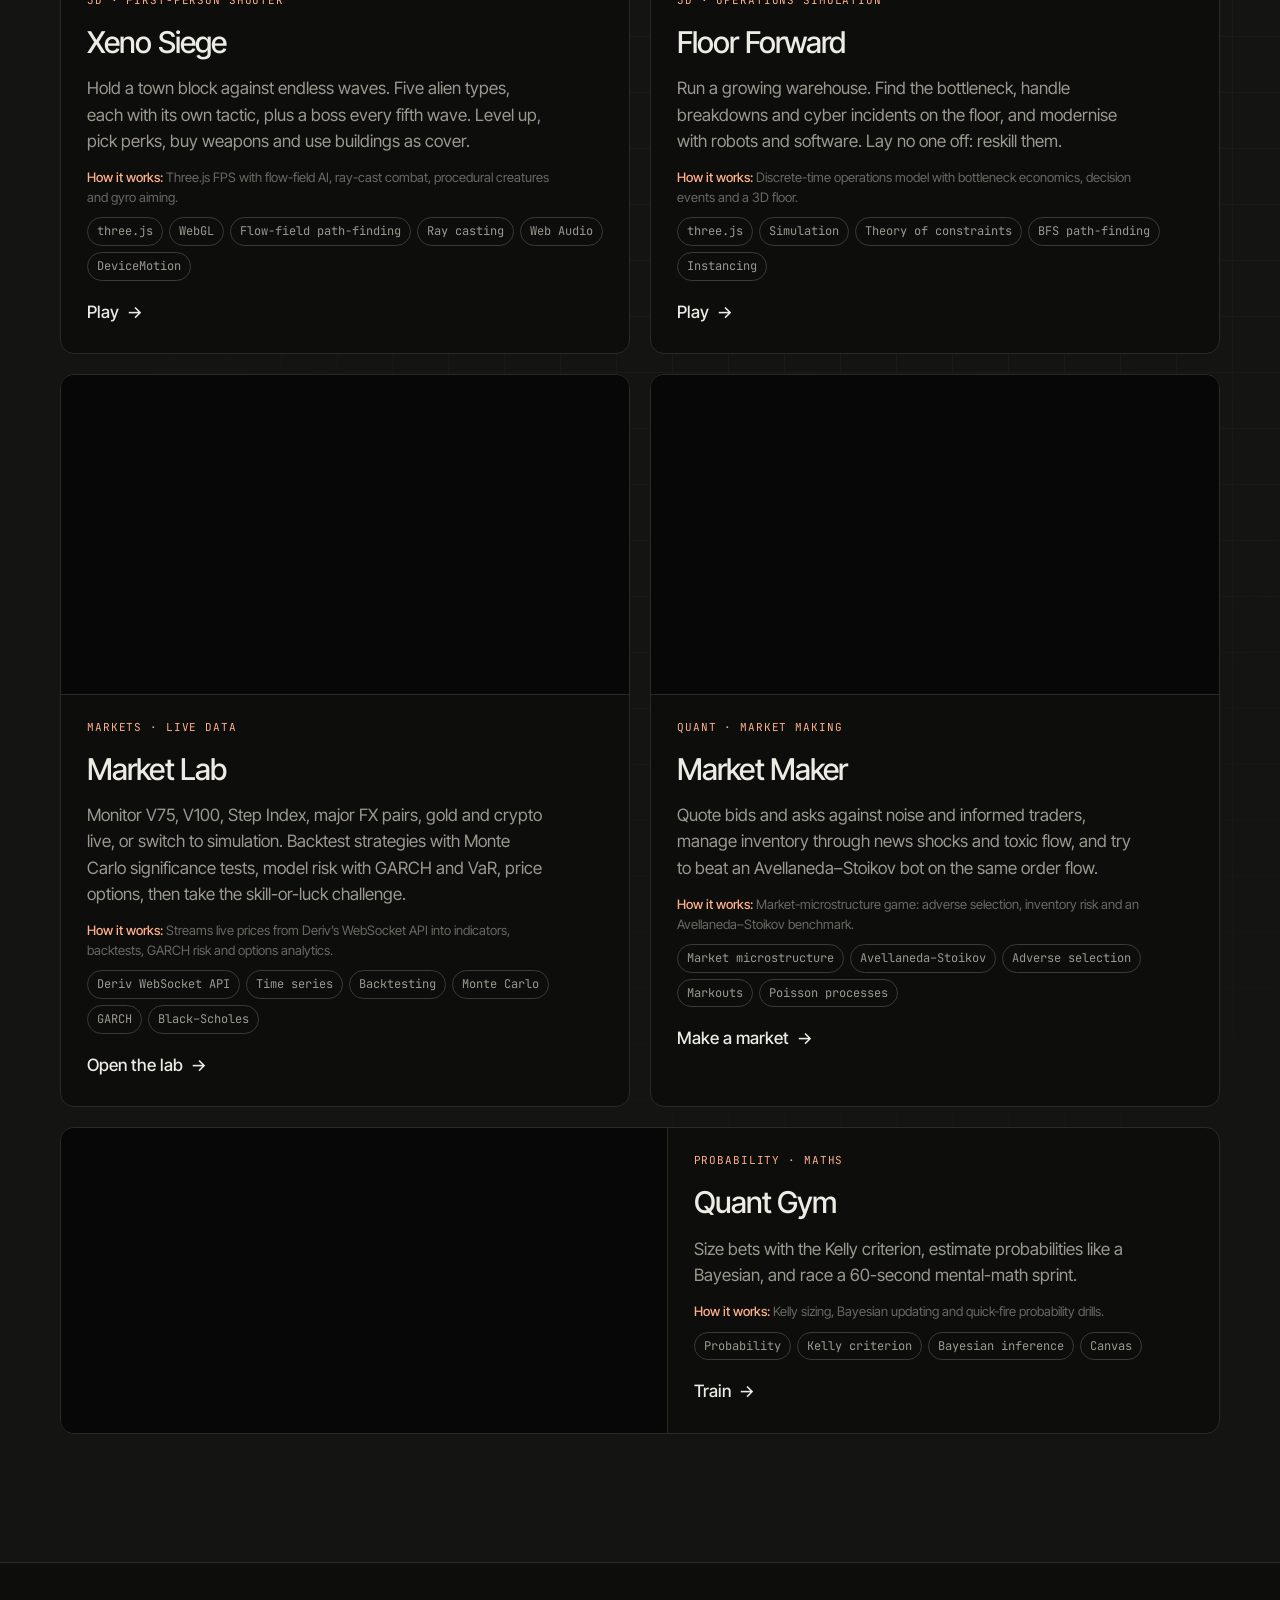
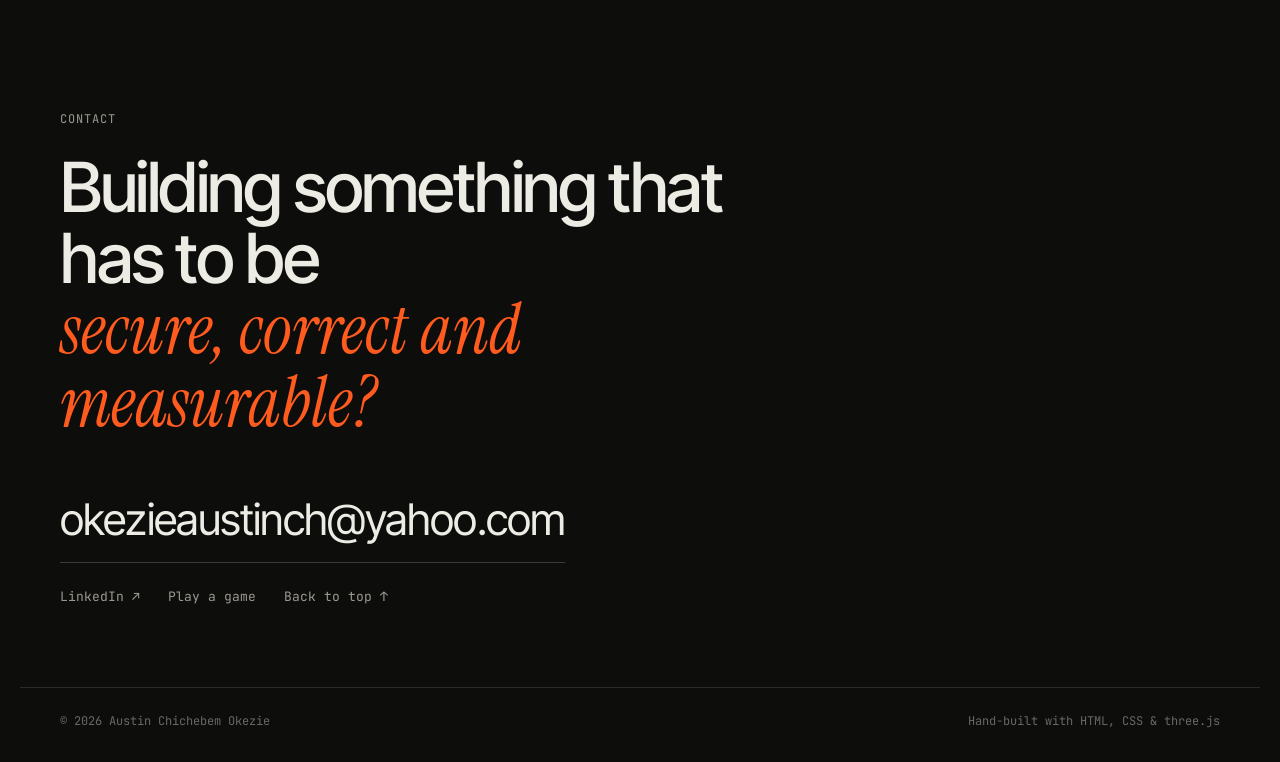
==== commit c9c72a5a: "Portfolio site with six browser games Software engineer portfolio focused on application security, w" ====
--- a/index.html
+++ b/index.html
@@ -7,14 +7,12 @@
   <meta name="description" content="Austin Chichebem Okezie — software engineer (AppSecOps) building secure enterprise applications, database security tooling, RAG systems and MCP servers. Oracle-certified, Oracle ACE Apprentice.">
   <meta name="theme-color" content="#0d0d0c">
   <meta property="og:title" content="Austin Okezie — Software Engineer · AppSecOps">
-  <meta property="og:description" content="Secure applications, database security, data science and quant. Portfolio, case notes and two small games.">
+  <meta property="og:description" content="Application security, secure development and database security. Portfolio, project notes and six browser games.">
+  <meta property="og:url" content="https://austin-ok.vercel.app/">
+  <meta property="og:image" content="https://austin-ok.vercel.app/assets/icons/icon-512.png">
+  <link rel="canonical" href="https://austin-ok.vercel.app/">
   <meta property="og:type" content="website">
-  <link rel="manifest" href="manifest.webmanifest">
   <link rel="apple-touch-icon" href="assets/icons/apple-touch-icon.png">
-  <meta name="apple-mobile-web-app-capable" content="yes">
-  <meta name="mobile-web-app-capable" content="yes">
-  <meta name="apple-mobile-web-app-status-bar-style" content="black-translucent">
-  <meta name="apple-mobile-web-app-title" content="Austin Okezie">
   <link rel="icon" href="assets/favicon.svg" type="image/svg+xml">
   <link rel="preconnect" href="https://fonts.googleapis.com">
   <link rel="preconnect" href="https://fonts.gstatic.com" crossorigin>
@@ -38,14 +36,12 @@
         <li><a href="#stack">Stack</a></li>
         <li><a href="#credentials">Credentials</a></li>
         <li><a href="#play">Play</a></li>
-        <li><button class="nav-install" type="button" data-install hidden>Install app</button></li>
         <li><a class="nav-cta" href="#contact">Contact</a></li>
       </ul>
     </nav>
   </header>
 
   <main id="main">
-    <!-- HERO -->
     <section class="hero" aria-labelledby="hero-title">
       <canvas id="hero-canvas" aria-hidden="true"></canvas>
       <div class="hero-inner wrap">
@@ -56,9 +52,10 @@
           load and scrutiny.
         </h1>
         <p class="lede">
-          Austin Chichebem Okezie, software engineer. I build end to end in Python,
-          JavaScript and SQL: from RAG systems and MCP servers to secure web apps,
-          APIs and the databases underneath them.
+          Software engineer specialising in application security and secure development.
+          I build enterprise applications, REST APIs and integrations in Python, PL/SQL and
+          JavaScript, and secure them from the database up: access control, SQL-injection
+          prevention, audit trails and automated SAST, SCA and DAST.
         </p>
         <div class="hero-actions">
           <a class="btn btn-solid" href="#work">Selected work</a>
@@ -72,7 +69,6 @@
       </div>
     </section>
 
-    <!-- FIGURES -->
     <section class="figures wrap" aria-label="At a glance">
       <div class="figure"><span class="num" data-count="7" data-suffix="+">7+</span><span class="label">years shipping code, from quant desks to factory floors</span></div>
       <div class="figure"><span class="num" data-count="35" data-suffix="%">35%</span><span class="label">lift in search relevance from an item-similarity model</span></div>
@@ -80,7 +76,6 @@
       <div class="figure"><span class="num" data-count="6">6</span><span class="label">professional certifications &amp; recognitions</span></div>
     </section>
 
-    <!-- ABOUT -->
     <section class="about wrap" aria-labelledby="about-title">
       <div class="section-head">
         <span class="index">01</span>
@@ -88,29 +83,31 @@
       </div>
       <div class="about-body">
         <p class="big">
-          I specialise in <strong>secure application development</strong> and
-          <strong>database security</strong> across Oracle, SAP HANA, PostgreSQL and MS SQL Server —
-          access control, SQL-injection prevention, audit trails and automated security testing
-          across SAST, SCA and DAST.
+          I specialise in <strong>application security</strong>: secure application development and
+          <strong>database security</strong> across Oracle, SAP HANA, PostgreSQL and MS SQL Server.
+          Security is part of how the software is built, not a review at the end: least-privilege
+          access control, SQL-injection prevention, audit trails, and SAST, SCA and DAST that test
+          every change automatically.
         </p>
         <div class="about-cols">
           <p>
             Day to day I build enterprise applications, REST APIs and system integrations in Python,
-            PL/SQL and JavaScript, and lead the team that delivers them. Before that I spent years in
+            PL/SQL and JavaScript, and lead the engineering team that delivers applications used
+            across multiple business entities, including a SAST scanner for Oracle APEX apps built
+            on the OWASP Top 10. Before that I spent years in
             data science and quantitative finance — forecasting, segmentation, risk models and
             systematic trading — which still shapes how I measure whether software is actually working.
           </p>
           <p>
             Lately: retrieval-augmented generation (RAG) systems and Model Context Protocol (MCP)
-            servers that connect AI assistants to enterprise data, safely. Oracle-certified across
-            DevOps, Multicloud Architecture and APEX, a Lean Six Sigma Green Belt, and an
-            Oracle ACE Apprentice.
+            servers that connect AI assistants to enterprise data, safely. Oracle-certified:
+            OCI DevOps Professional, OCI Multicloud Architect Professional and APEX Cloud Developer;
+            Lean Six Sigma Green Belt; Oracle ACE Apprentice.
           </p>
         </div>
       </div>
     </section>
 
-    <!-- WORK -->
     <section class="work wrap" id="work" aria-labelledby="work-title">
       <div class="section-head">
         <span class="index">02</span>
@@ -131,7 +128,6 @@
       </div>
     </section>
 
-    <!-- EXPERIENCE -->
     <section class="experience wrap" id="experience" aria-labelledby="exp-title">
       <div class="section-head">
         <span class="index">03</span>
@@ -187,7 +183,6 @@
       </ol>
     </section>
 
-    <!-- STACK -->
     <section class="stack wrap" id="stack" aria-labelledby="stack-title">
       <div class="section-head">
         <span class="index">04</span>
@@ -205,7 +200,6 @@
       </div>
     </section>
 
-    <!-- CREDENTIALS -->
     <section class="credentials wrap" id="credentials" aria-labelledby="cred-title">
       <div class="section-head">
         <span class="index">05</span>
@@ -222,7 +216,6 @@
       </ul>
     </section>
 
-    <!-- PLAY -->
     <section class="play" id="play" aria-labelledby="play-title">
       <div class="wrap">
         <div class="section-head">
@@ -295,7 +288,6 @@
       </div>
     </section>
 
-    <!-- CONTACT -->
     <section class="contact wrap" id="contact" aria-labelledby="contact-title">
       <p class="eyebrow">Contact</p>
       <h2 id="contact-title">Building something that has to be<br><em>secure, correct and measurable?</em></h2>
--- a/css/style.css
+++ b/css/style.css
@@ -1,6 +1,3 @@
-/* ==========================================================================
-   Austin Okezie — portfolio
-   ========================================================================== */
 :root {
   --bg: #0d0d0c;
   --bg-2: #141413;
@@ -37,8 +34,6 @@
   -webkit-font-smoothing: antialiased;
   overflow-x: hidden;
 }
-
-/* subtle film grain so flat blacks don't look plastic */
 body::before {
   content: "";
   position: fixed; inset: 0;
@@ -58,8 +53,6 @@
 .skip:focus { left: 8px; }
 
 :focus-visible { outline: 2px solid var(--accent); outline-offset: 3px; border-radius: 4px; }
-
-/* ---------- NAV ---------- */
 .nav {
   position: fixed; top: 0; left: 0; right: 0;
   z-index: 50;
@@ -108,8 +101,6 @@
   .nav .nav-cta { border: none; margin: 0; }
   .brand-name { display: none; }
 }
-
-/* ---------- TYPE ---------- */
 h1, h2, h3 { font-weight: 500; letter-spacing: -.02em; margin: 0; }
 em { font-family: var(--serif); font-style: italic; font-weight: 400; letter-spacing: 0; }
 .eyebrow {
@@ -118,8 +109,6 @@
   color: var(--muted); margin: 0 0 24px;
 }
 .dot { width: 7px; height: 7px; border-radius: 50%; background: var(--ok); box-shadow: 0 0 0 4px rgba(143,209,138,.15); }
-
-/* ---------- BUTTONS ---------- */
 .btn {
   display: inline-flex; align-items: center; gap: 8px;
   padding: 13px 20px; border-radius: 999px;
@@ -131,8 +120,6 @@
 .btn-ghost { border: 1px solid var(--line-2); }
 .btn-ghost:hover { border-color: var(--text); }
 .btn:active { transform: scale(.98); }
-
-/* ---------- HERO ---------- */
 .hero {
   position: relative;
   min-height: 100svh;
@@ -141,7 +128,7 @@
   overflow: hidden;
 }
 #hero-canvas { position: absolute; inset: 0; width: 100%; height: 100%; z-index: 0; }
-.hero::after { /* fade the 3D field into the page and keep text readable */
+.hero::after {
   content: ""; position: absolute; inset: 0; z-index: 1; pointer-events: none;
   background:
     linear-gradient(90deg, rgba(13,13,12,.92) 0%, rgba(13,13,12,.55) 45%, rgba(13,13,12,0) 75%),
@@ -174,8 +161,6 @@
   .hero-meta { justify-content: center; }
   .hero::after { background: linear-gradient(0deg, var(--bg) 5%, rgba(13,13,12,.6) 45%, rgba(13,13,12,.35) 100%); }
 }
-
-/* ---------- FIGURES ---------- */
 .figures {
   display: grid; grid-template-columns: repeat(4, 1fr);
   border-top: 1px solid var(--line); border-bottom: 1px solid var(--line);
@@ -190,8 +175,6 @@
   .figure:nth-child(3) { border-left: none; padding-left: 0; }
   .figure:nth-child(n+3) { border-top: 1px solid var(--line); }
 }
-
-/* ---------- SECTIONS ---------- */
 section { scroll-margin-top: 72px; }
 .about, .work, .experience, .stack, .credentials, .contact { padding-top: clamp(80px, 11vw, 150px); }
 .section-head {
@@ -202,16 +185,12 @@
 .section-head h2 { font-size: clamp(32px, 4.4vw, 58px); letter-spacing: -.03em; line-height: 1.02; }
 .section-note { grid-column: 2; color: var(--muted); margin: 8px 0 0; max-width: 60ch; font-size: 15px; }
 @media (max-width: 600px) { .section-head { grid-template-columns: 1fr; } .section-note { grid-column: 1; } }
-
-/* ---------- ABOUT ---------- */
 .about-body { padding-left: 80px; }
 .about .big { font-size: clamp(22px, 2.5vw, 32px); line-height: 1.3; letter-spacing: -.015em; margin: 0 0 40px; max-width: 34ch; }
 .about .big strong { font-weight: 500; color: var(--text); background: linear-gradient(transparent 62%, rgba(255,91,31,.28) 0); }
 .about-cols { display: grid; grid-template-columns: 1fr 1fr; gap: 40px; color: var(--muted); }
 .about-cols p { margin: 0; }
 @media (max-width: 760px) { .about-body { padding-left: 0; } .about-cols { grid-template-columns: 1fr; gap: 20px; } }
-
-/* ---------- WORK CARDS ---------- */
 .cards { display: grid; grid-template-columns: repeat(3, 1fr); gap: 16px; perspective: 1200px; }
 .card {
   position: relative;
@@ -224,7 +203,7 @@
   transition: border-color .3s, transform .5s cubic-bezier(.2,.7,.2,1);
   will-change: transform;
 }
-.card::before { /* light that follows the cursor */
+.card::before {
   content: ""; position: absolute; inset: 0; border-radius: inherit; pointer-events: none;
   background: radial-gradient(420px circle at var(--mx, 50%) var(--my, 50%), rgba(255,91,31,.09), transparent 45%);
   opacity: 0; transition: opacity .3s;
@@ -264,8 +243,6 @@
   .card-feature { grid-column: auto; grid-row: auto; padding: 24px; }
   .score { flex-direction: column; align-items: flex-start; gap: 18px; }
 }
-
-/* ---------- COMMUNITY ---------- */
 .community { margin-top: 72px; display: grid; grid-template-columns: 1fr 2fr; gap: 40px; }
 .community-head h3 { font-size: 26px; margin-bottom: 10px; }
 .community-head p { color: var(--muted); margin: 0; max-width: 32ch; }
@@ -287,8 +264,6 @@
   .community-list li > a, .community-list li > div { grid-template-columns: 32px 1fr; }
   .c-link { grid-column: 2; white-space: normal; word-break: break-all; }
 }
-
-/* ---------- TIMELINE ---------- */
 .timeline { list-style: none; margin: 0; padding: 0; }
 .role { display: grid; grid-template-columns: 220px 1fr; gap: 24px; padding: 36px 0; border-top: 1px solid var(--line); }
 .role:last-child { border-bottom: 1px solid var(--line); }
@@ -300,8 +275,6 @@
 .role ul li { position: relative; padding-left: 22px; color: var(--muted); max-width: 70ch; }
 .role ul li::before { content: ""; position: absolute; left: 0; top: .78em; width: 10px; height: 1px; background: var(--accent); }
 @media (max-width: 700px) { .role { grid-template-columns: 1fr; gap: 8px; } }
-
-/* ---------- STACK ---------- */
 .stack-grid { display: grid; grid-template-columns: repeat(4, 1fr); border-top: 1px solid var(--line); border-left: 1px solid var(--line); }
 .stack-group { padding: 24px; border-right: 1px solid var(--line); border-bottom: 1px solid var(--line); transition: background .3s; }
 .stack-group:hover { background: var(--bg-2); }
@@ -309,8 +282,6 @@
 .stack-group p { margin: 0; color: var(--muted); font-size: 15px; }
 @media (max-width: 1000px) { .stack-grid { grid-template-columns: 1fr 1fr; } }
 @media (max-width: 560px) { .stack-grid { grid-template-columns: 1fr; } }
-
-/* ---------- CREDENTIALS ---------- */
 .cred-list { list-style: none; margin: 0; padding: 0; display: grid; grid-template-columns: 1fr 1fr; gap: 0 40px; }
 .cred-list li > a, .cred-list li > div {
   display: grid; grid-template-columns: 1fr auto; grid-template-rows: auto auto; gap: 4px 16px;
@@ -322,8 +293,6 @@
 .cred-list a:hover .verify { color: var(--accent); }
 .cred-list a:hover .cred { color: var(--accent-2); }
 @media (max-width: 760px) { .cred-list { grid-template-columns: 1fr; } }
-
-/* ---------- PLAY ---------- */
 .play {
   margin-top: clamp(80px, 11vw, 150px);
   padding: clamp(80px, 10vw, 130px) 0;
@@ -355,8 +324,6 @@
 .play-cta span { transition: transform .3s; }
 .game:hover .play-cta span { transform: translateX(6px); }
 @media (max-width: 760px) { .games { grid-template-columns: 1fr; } }
-
-/* ---------- CONTACT ---------- */
 .contact { padding-bottom: 80px; }
 .contact h2 { font-size: clamp(34px, 5.4vw, 76px); line-height: 1.02; letter-spacing: -.035em; max-width: 18ch; }
 .contact h2 em { color: var(--accent); }
@@ -376,29 +343,20 @@
   padding-top: 24px; padding-bottom: 32px; border-top: 1px solid var(--line);
   font-family: var(--mono); font-size: 12px; color: var(--faint);
 }
-
-/* ---------- REVEAL ---------- */
 .reveal { opacity: 0; transform: translateY(24px); transition: opacity .9s cubic-bezier(.2,.7,.2,1), transform .9s cubic-bezier(.2,.7,.2,1); }
 .reveal.in { opacity: 1; transform: none; }
 @media (prefers-reduced-motion: reduce) {
   .reveal { opacity: 1; transform: none; transition: none; }
   .card, .game { transition: none; }
 }
-
-/* content.js additions */
 .owasp { font-family: var(--mono); font-style: normal; font-size: 11px; color: var(--accent-2); border: 1px solid var(--line-2); border-radius: 4px; padding: 1px 5px; margin-right: 6px; }
 .findings li span { line-height: 1.4; }
 .card-link { font-family: var(--mono); font-size: 13px; text-decoration: none; color: var(--text); border-bottom: 1px solid var(--line-2); align-self: flex-start; padding-bottom: 2px; }
 .card-link:hover { color: var(--accent); border-color: var(--accent); }
 .status { font-family: var(--mono); font-size: 10px; text-transform: uppercase; letter-spacing: .08em; color: var(--warn); border: 1px solid rgba(255,200,87,.4); border-radius: 999px; padding: 3px 8px; }
-
-/* game cards: how it works */
 .game .build p { margin: 4px 0 0; font-size: 13px; color: var(--faint); line-height: 1.5; max-width: 60ch; }
 .game .build p b { color: var(--accent-2); font-weight: 500; }
 .game .build .chips { margin: 4px 0 0; padding-top: 6px; }
 .game.game-wide { grid-column: 1 / -1; display: grid; grid-template-columns: 1.1fr 1fr; }
 .game.game-wide .game-preview { aspect-ratio: auto; height: 100%; min-height: 260px; border-bottom: 0; border-right: 1px solid var(--line); }
 @media (max-width: 760px) { .game.game-wide { grid-column: auto; grid-template-columns: 1fr; } .game.game-wide .game-preview { aspect-ratio: 16 / 9; min-height: 0; border-right: 0; border-bottom: 1px solid var(--line); } }
-.nav-install { font: 500 14px var(--sans); color: var(--accent-2); background: none; border: 1px solid rgba(255,176,138,.45); border-radius: 8px; padding: 8px 12px; cursor: pointer; }
-.nav-install:hover { border-color: var(--accent); color: var(--text); }
-.nav-install[hidden] { display: none; }
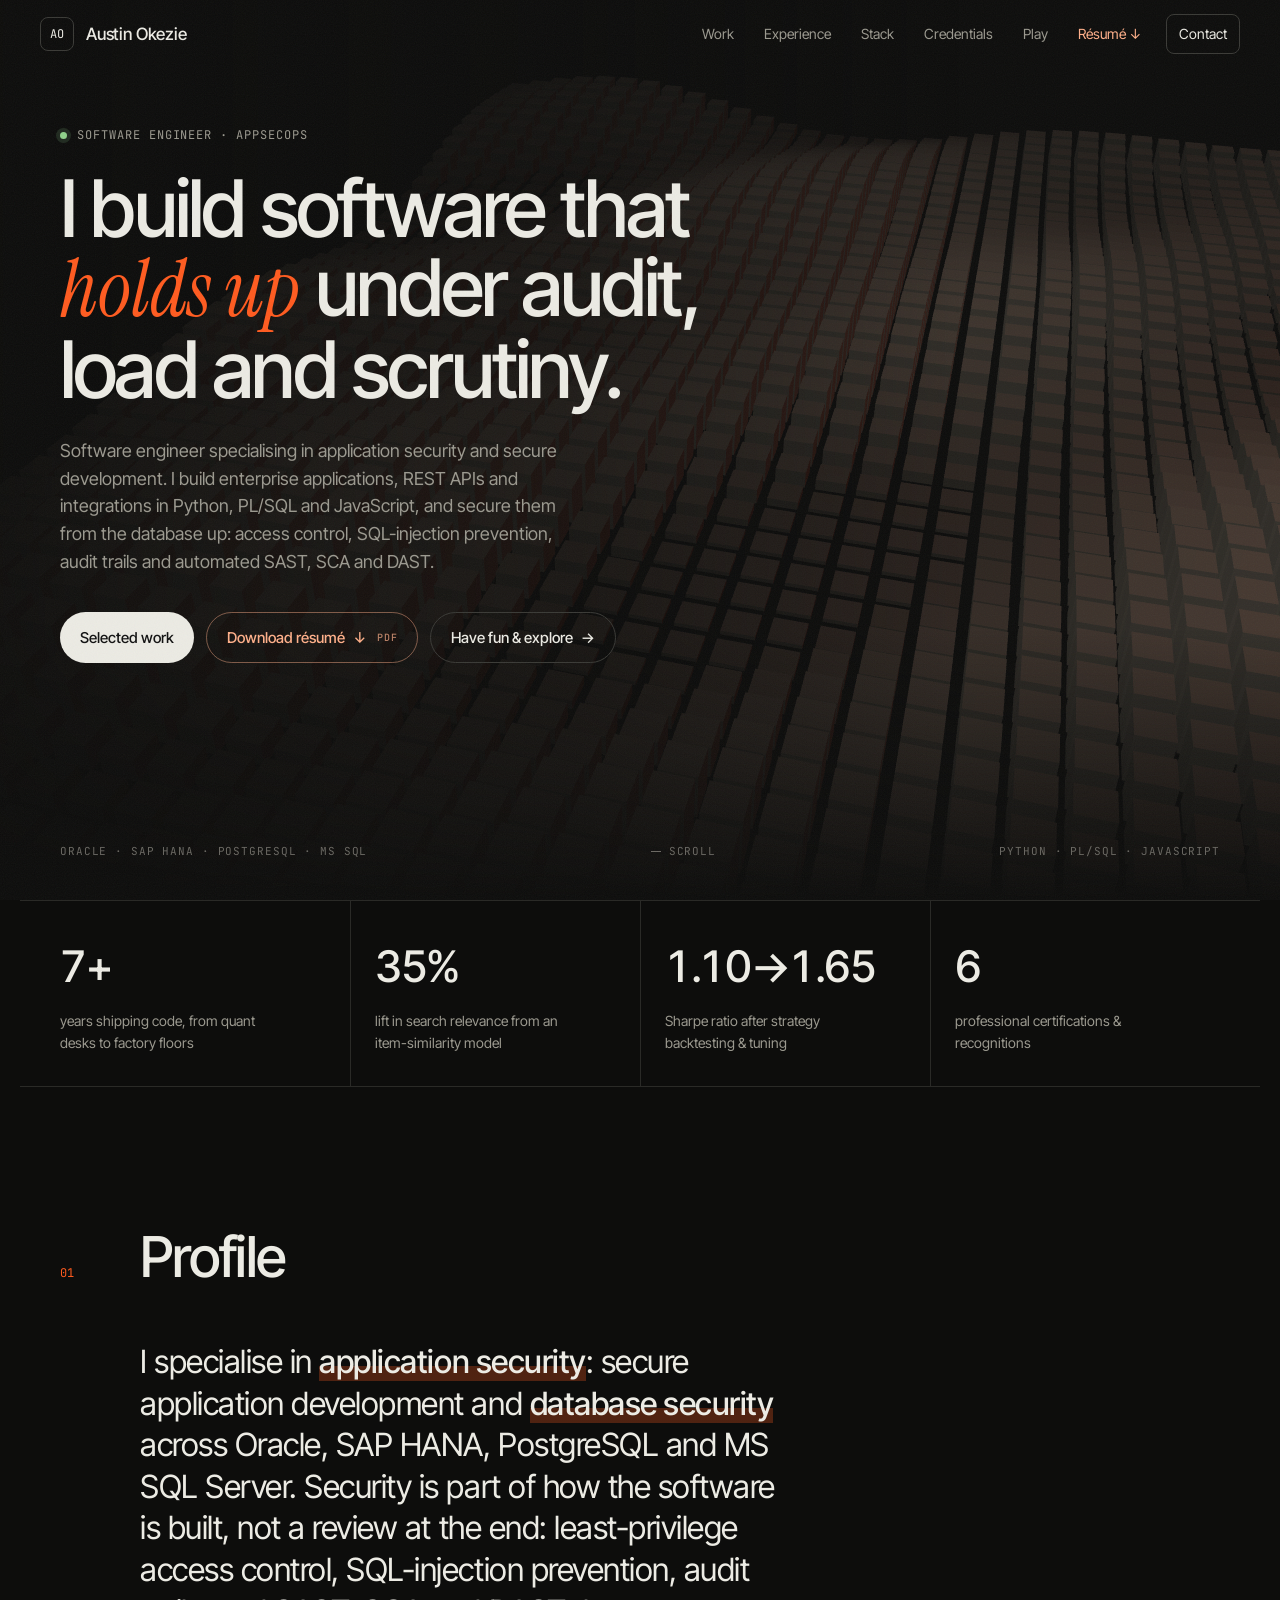
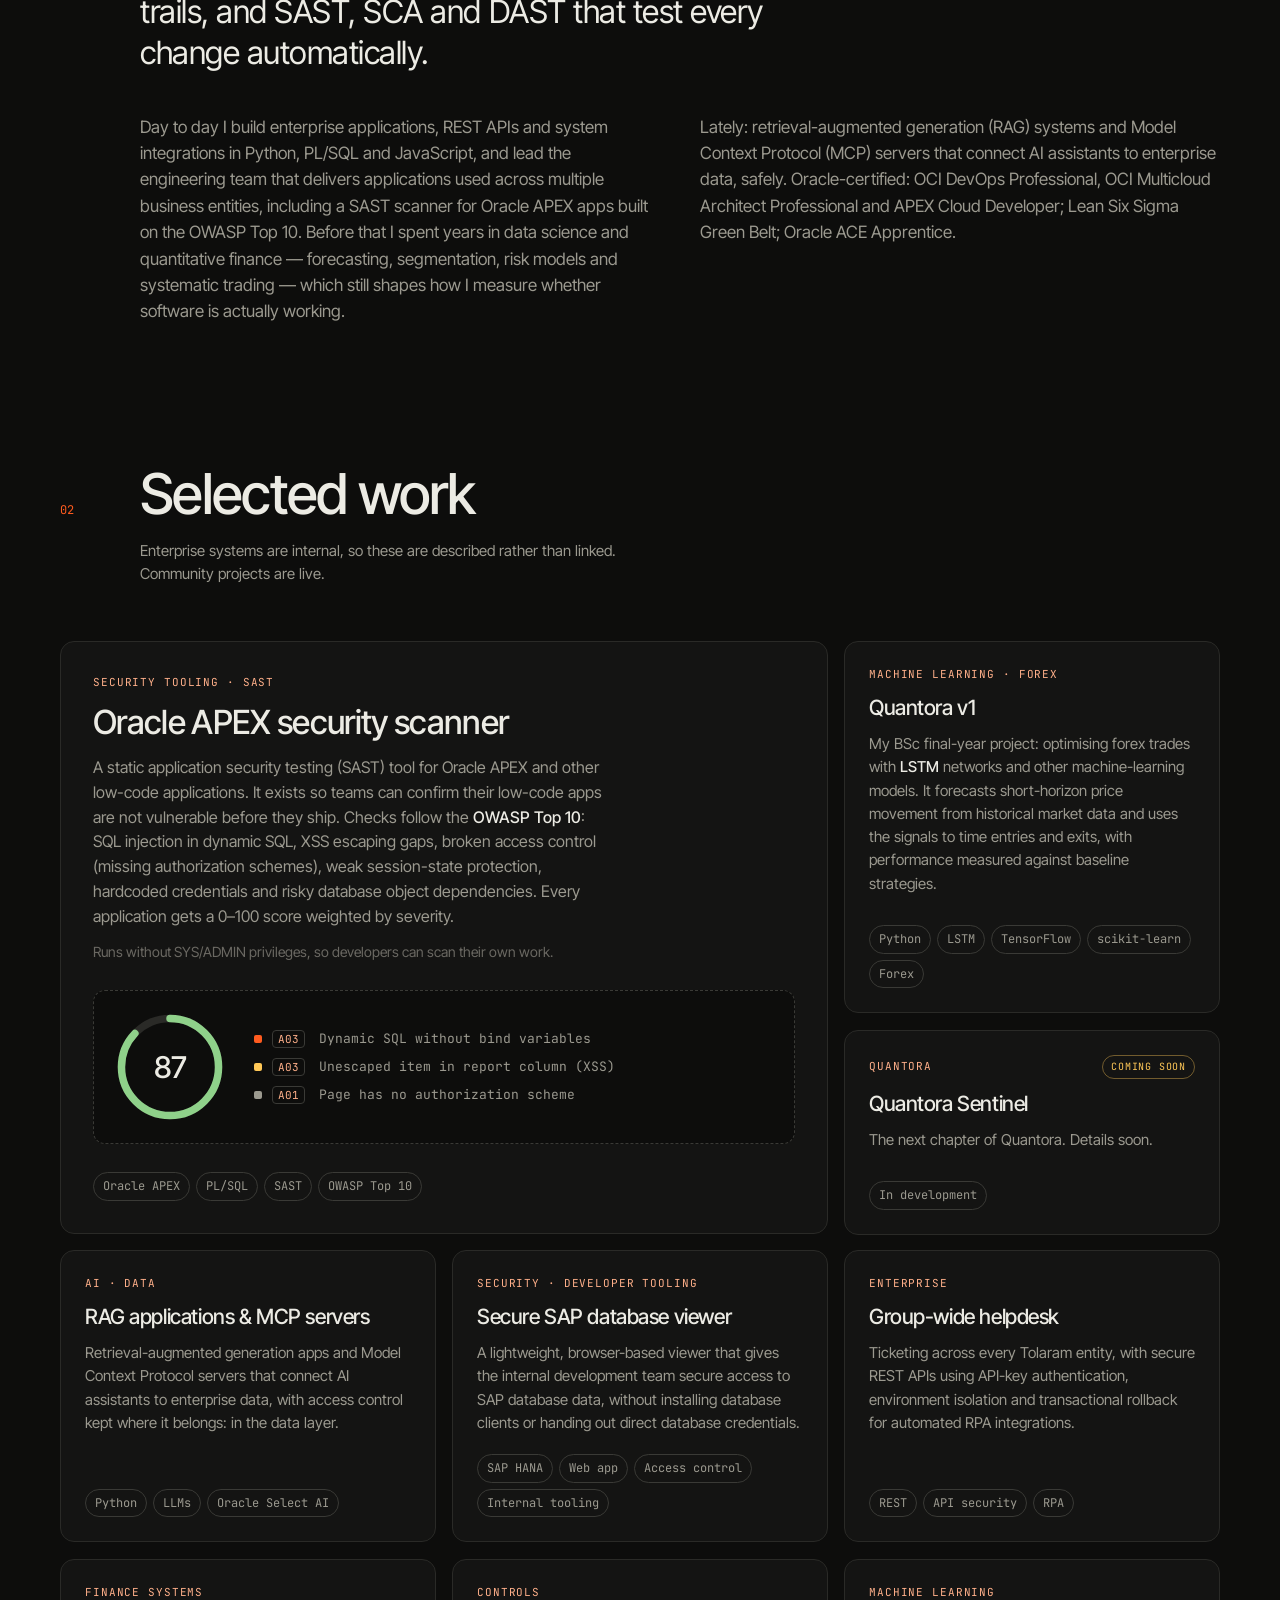
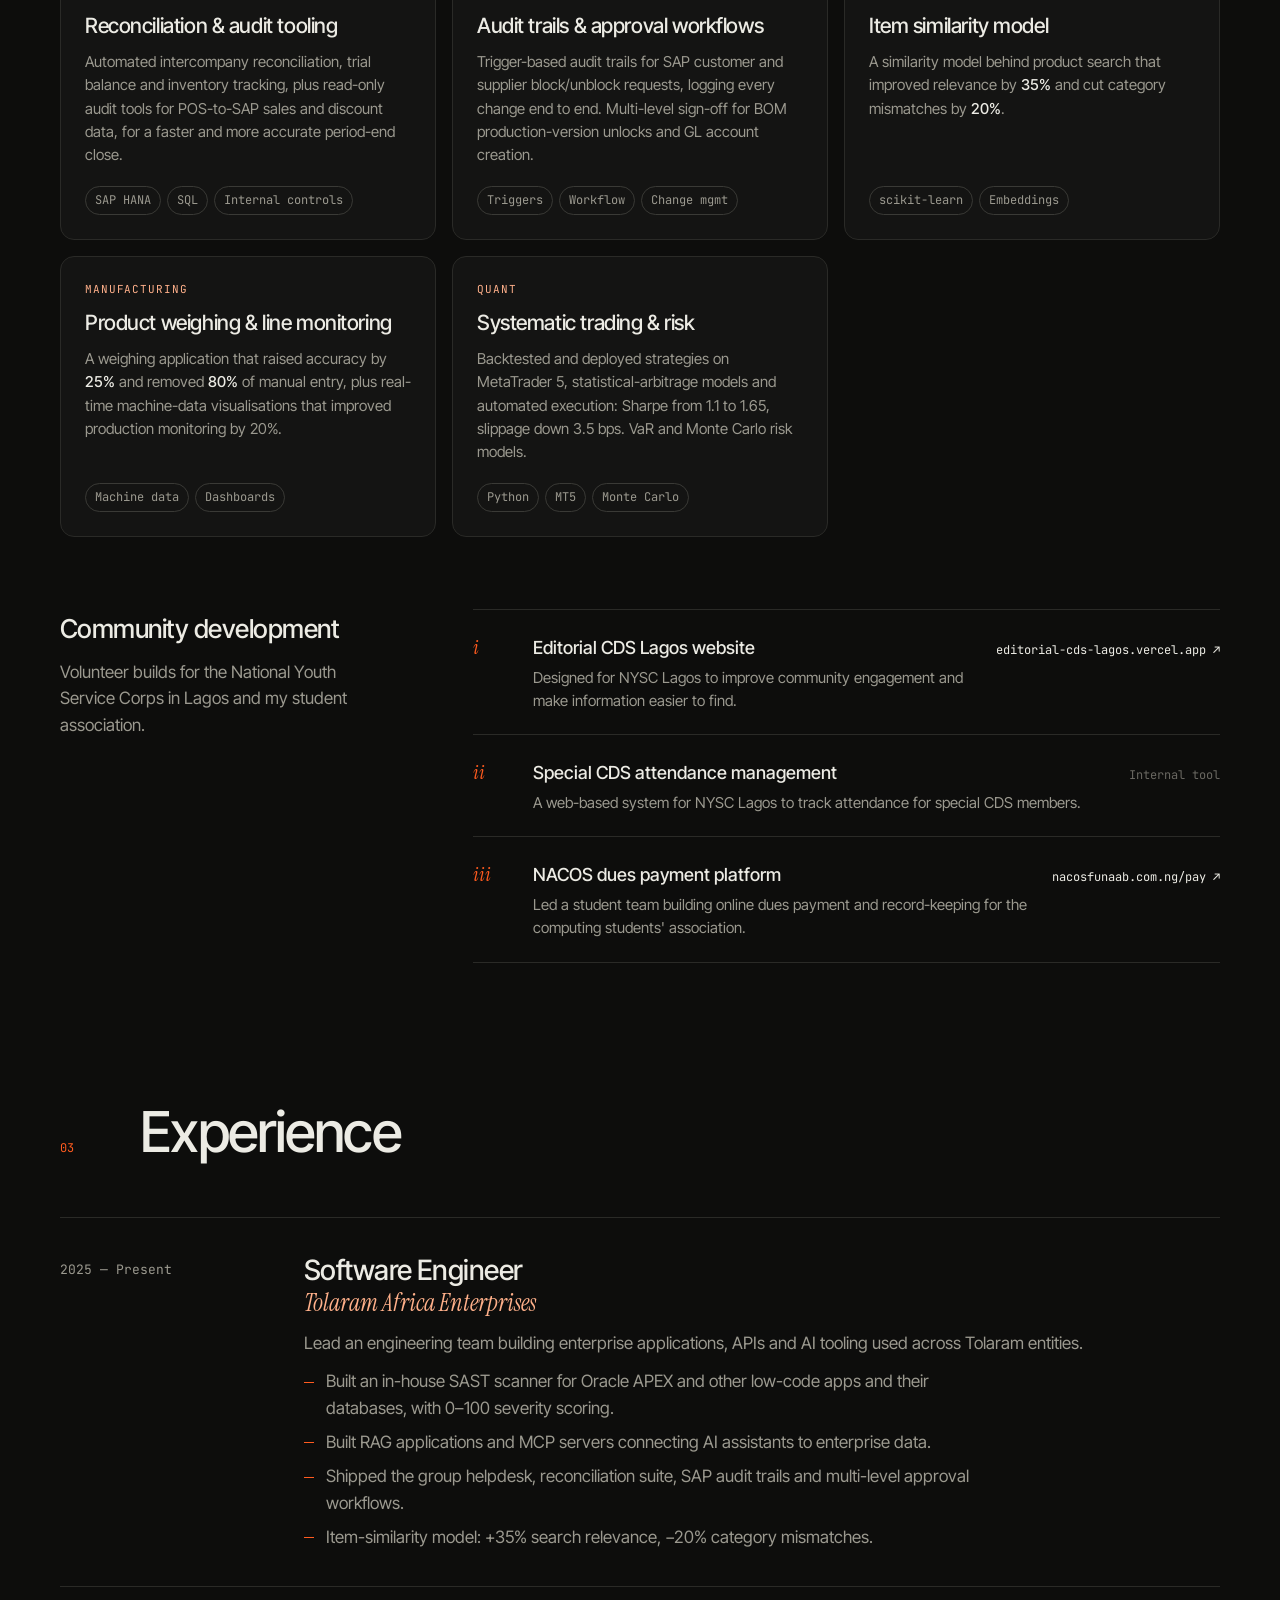
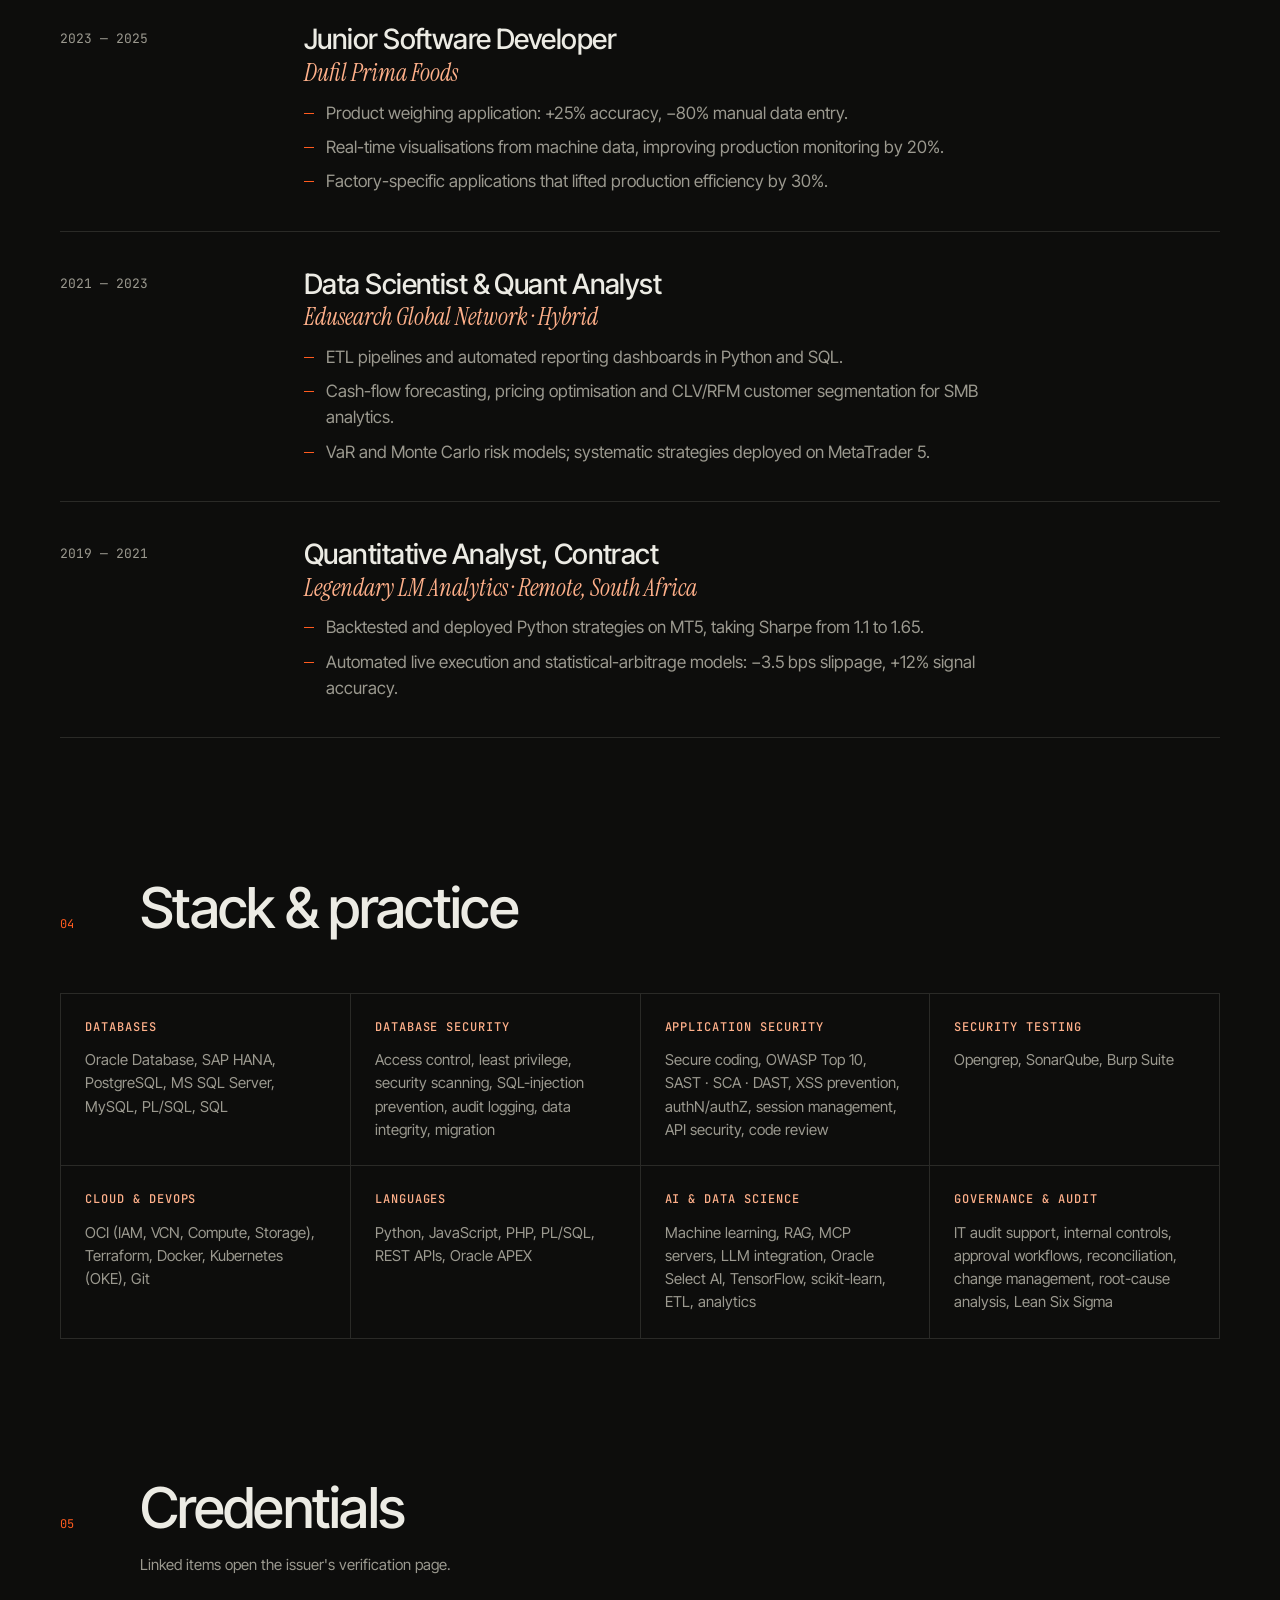
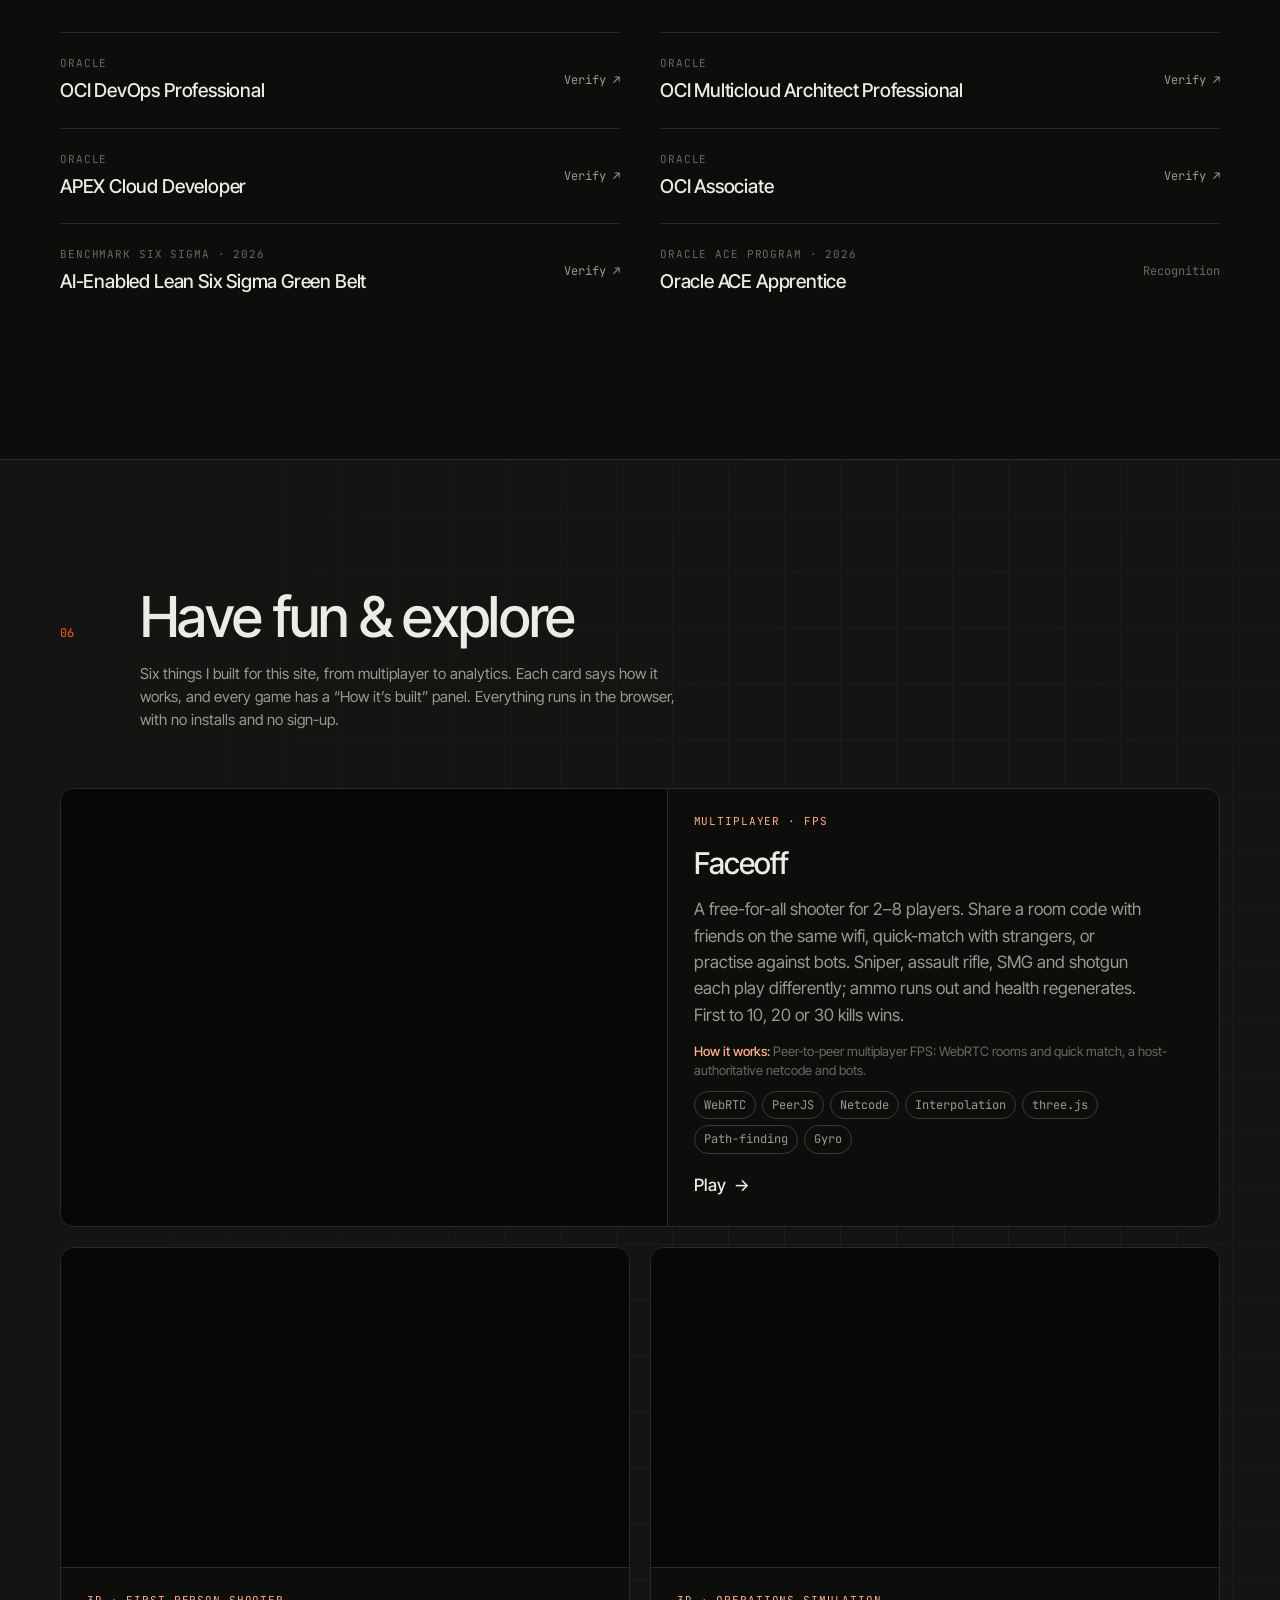
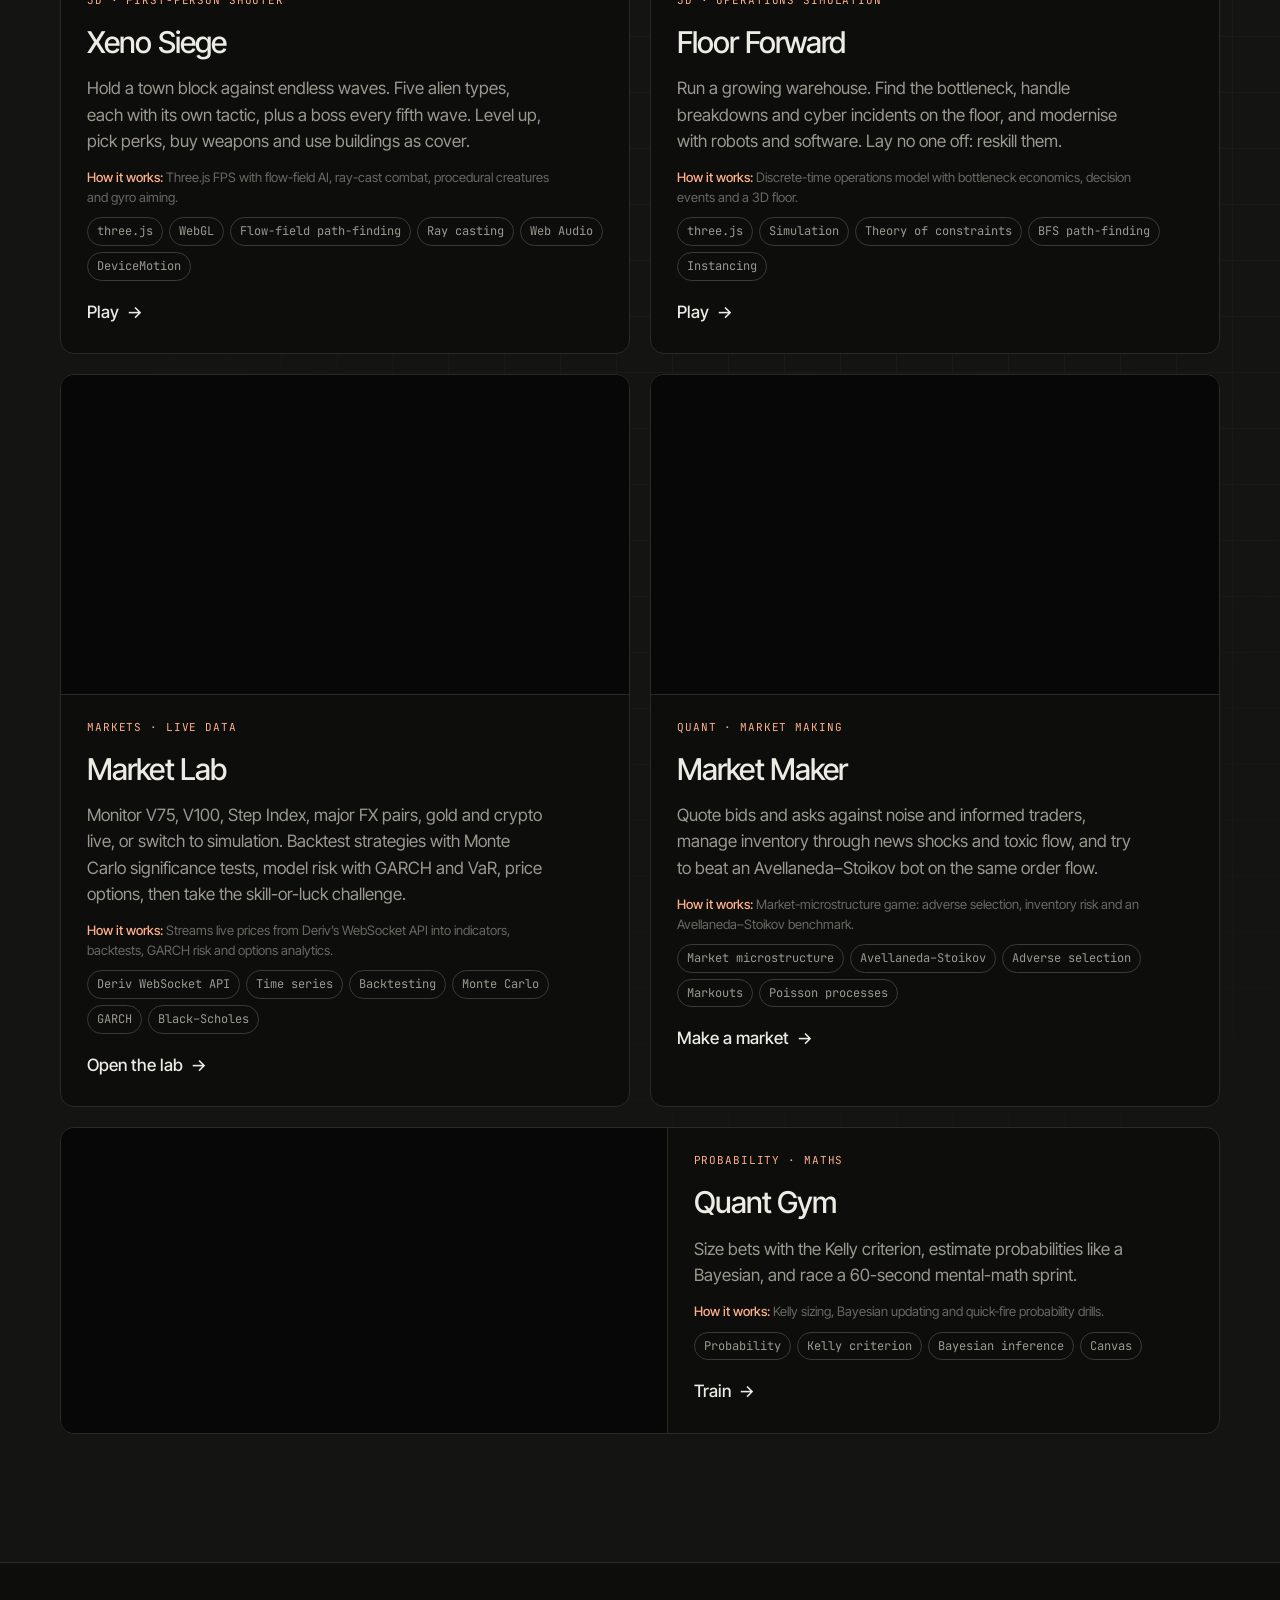
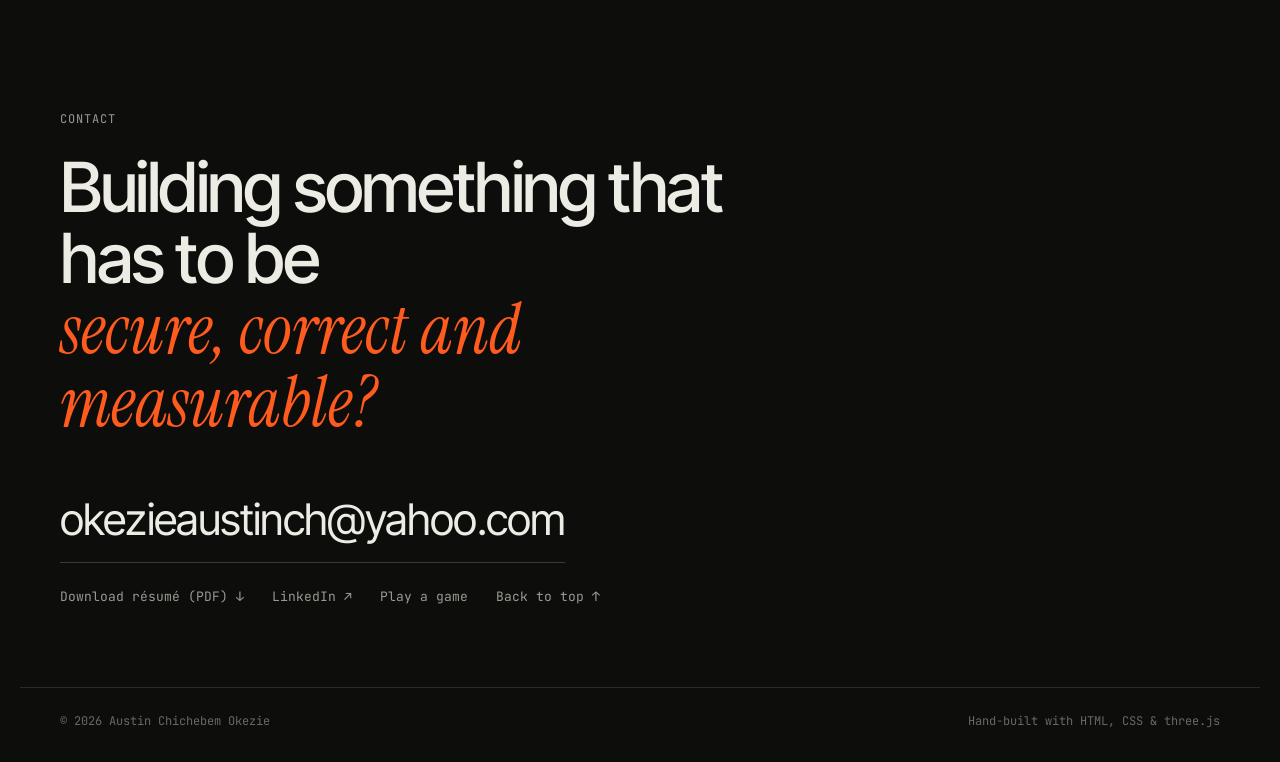
==== commit e9c69b6f: "Add downloadable résumé" ====
--- a/index.html
+++ b/index.html
@@ -36,6 +36,7 @@
         <li><a href="#stack">Stack</a></li>
         <li><a href="#credentials">Credentials</a></li>
         <li><a href="#play">Play</a></li>
+        <li><a class="nav-cv" href="assets/Austin_Okezie_CV.pdf" download="Austin_Okezie_CV.pdf">Résumé <span aria-hidden="true">↓</span></a></li>
         <li><a class="nav-cta" href="#contact">Contact</a></li>
       </ul>
     </nav>
@@ -59,6 +60,7 @@
         </p>
         <div class="hero-actions">
           <a class="btn btn-solid" href="#work">Selected work</a>
+          <a class="btn btn-ghost btn-cv" href="assets/Austin_Okezie_CV.pdf" download="Austin_Okezie_CV.pdf">Download résumé <span aria-hidden="true">↓</span><small>PDF</small></a>
           <a class="btn btn-ghost" href="#play">Have fun &amp; explore <span aria-hidden="true">→</span></a>
         </div>
       </div>
@@ -294,6 +296,7 @@
       <div class="contact-links">
         <a class="contact-big" href="mailto:okezieaustinch@yahoo.com">okezieaustinch@yahoo.com</a>
         <div class="contact-row">
+          <a href="assets/Austin_Okezie_CV.pdf" download="Austin_Okezie_CV.pdf">Download résumé (PDF) ↓</a>
           <a href="https://www.linkedin.com/in/eyes0fhorus/" target="_blank" rel="noopener">LinkedIn ↗</a>
           <a href="#play">Play a game</a>
           <a href="#top">Back to top ↑</a>
--- a/css/style.css
+++ b/css/style.css
@@ -81,6 +81,11 @@
 .nav ul a.active { color: var(--text); }
 .nav .nav-cta { color: var(--text); border: 1px solid var(--line-2); margin-left: 6px; }
 .nav .nav-cta:hover { border-color: var(--accent); background: transparent; }
+.nav .nav-cv { color: var(--accent-2); }
+.nav .nav-cv:hover { color: var(--text); }
+.btn.btn-cv { border-color: rgba(255,176,138,.45); color: var(--accent-2); }
+.btn.btn-cv:hover { border-color: var(--accent); color: var(--text); }
+.btn.btn-cv small { font-family: var(--mono); font-size: 10px; letter-spacing: .08em; opacity: .7; margin-left: 2px; }
 .nav-toggle { display: none; }
 
 @media (max-width: 820px) {
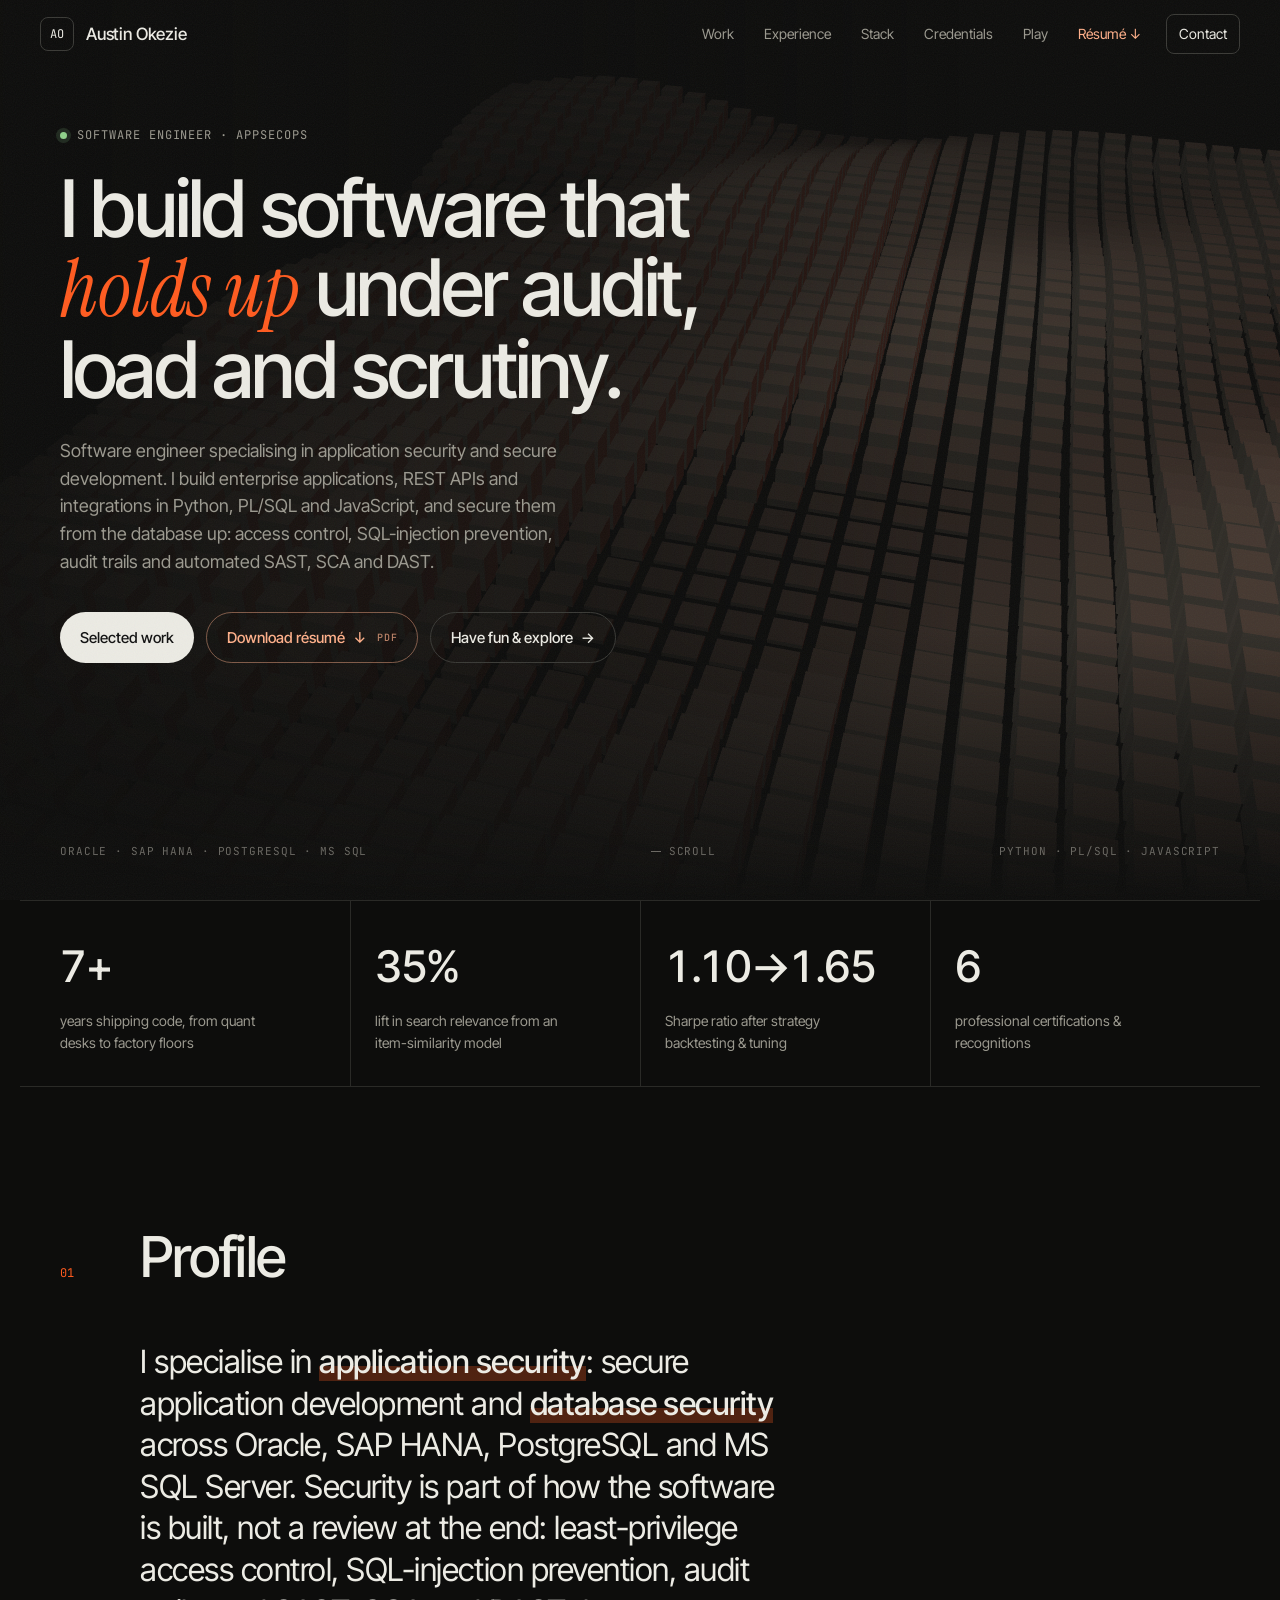
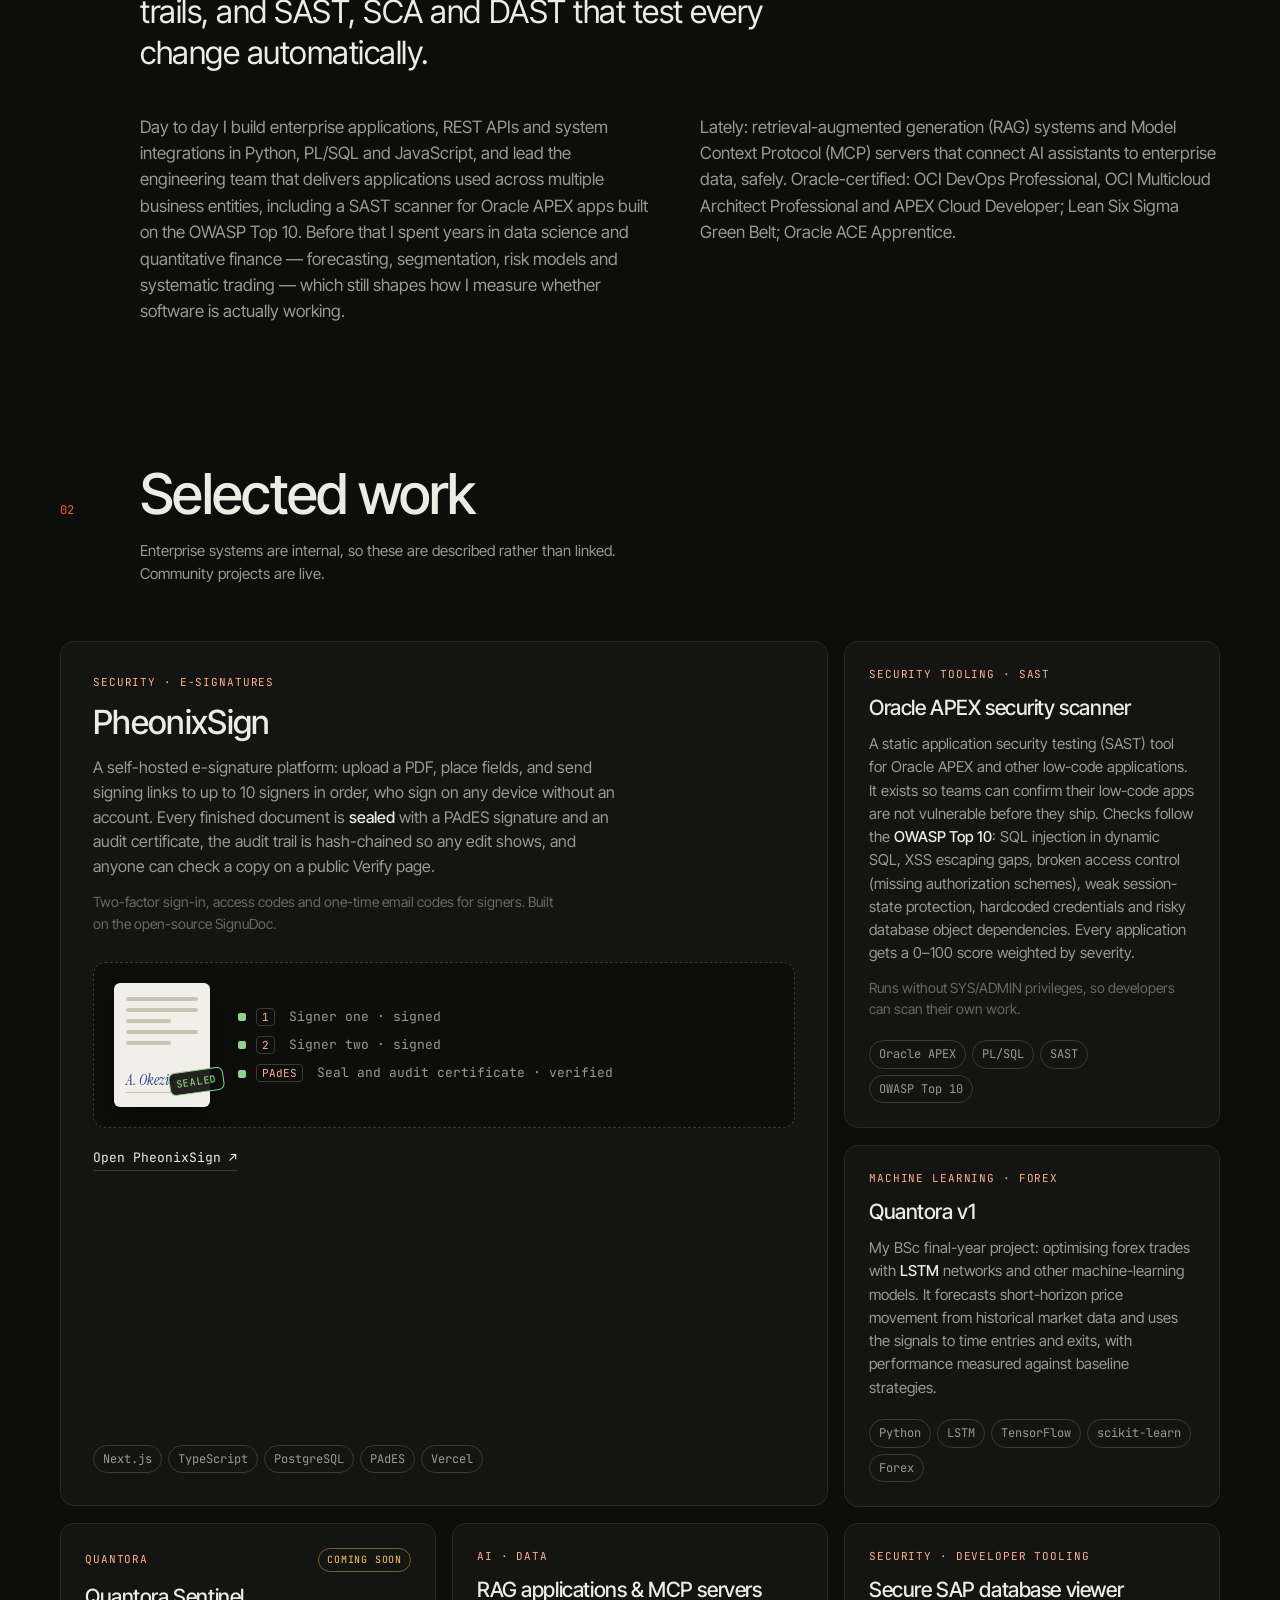
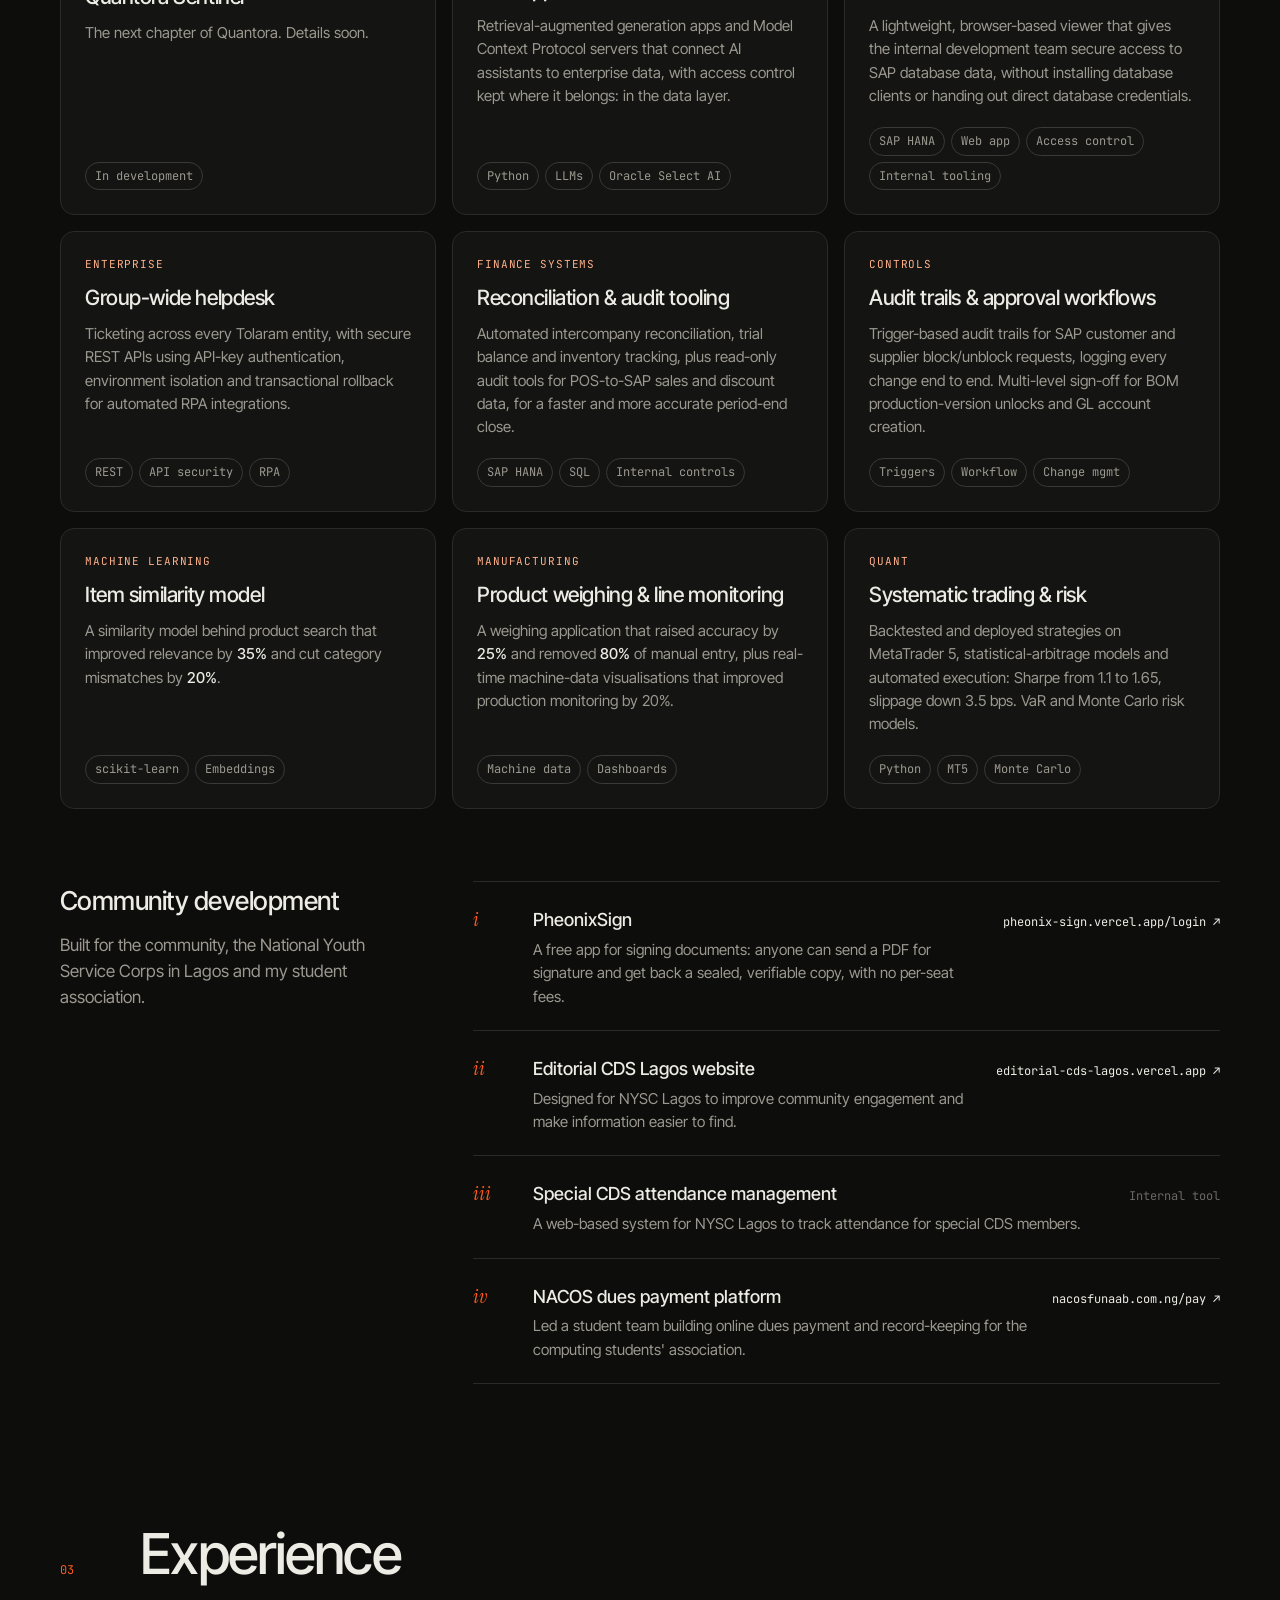
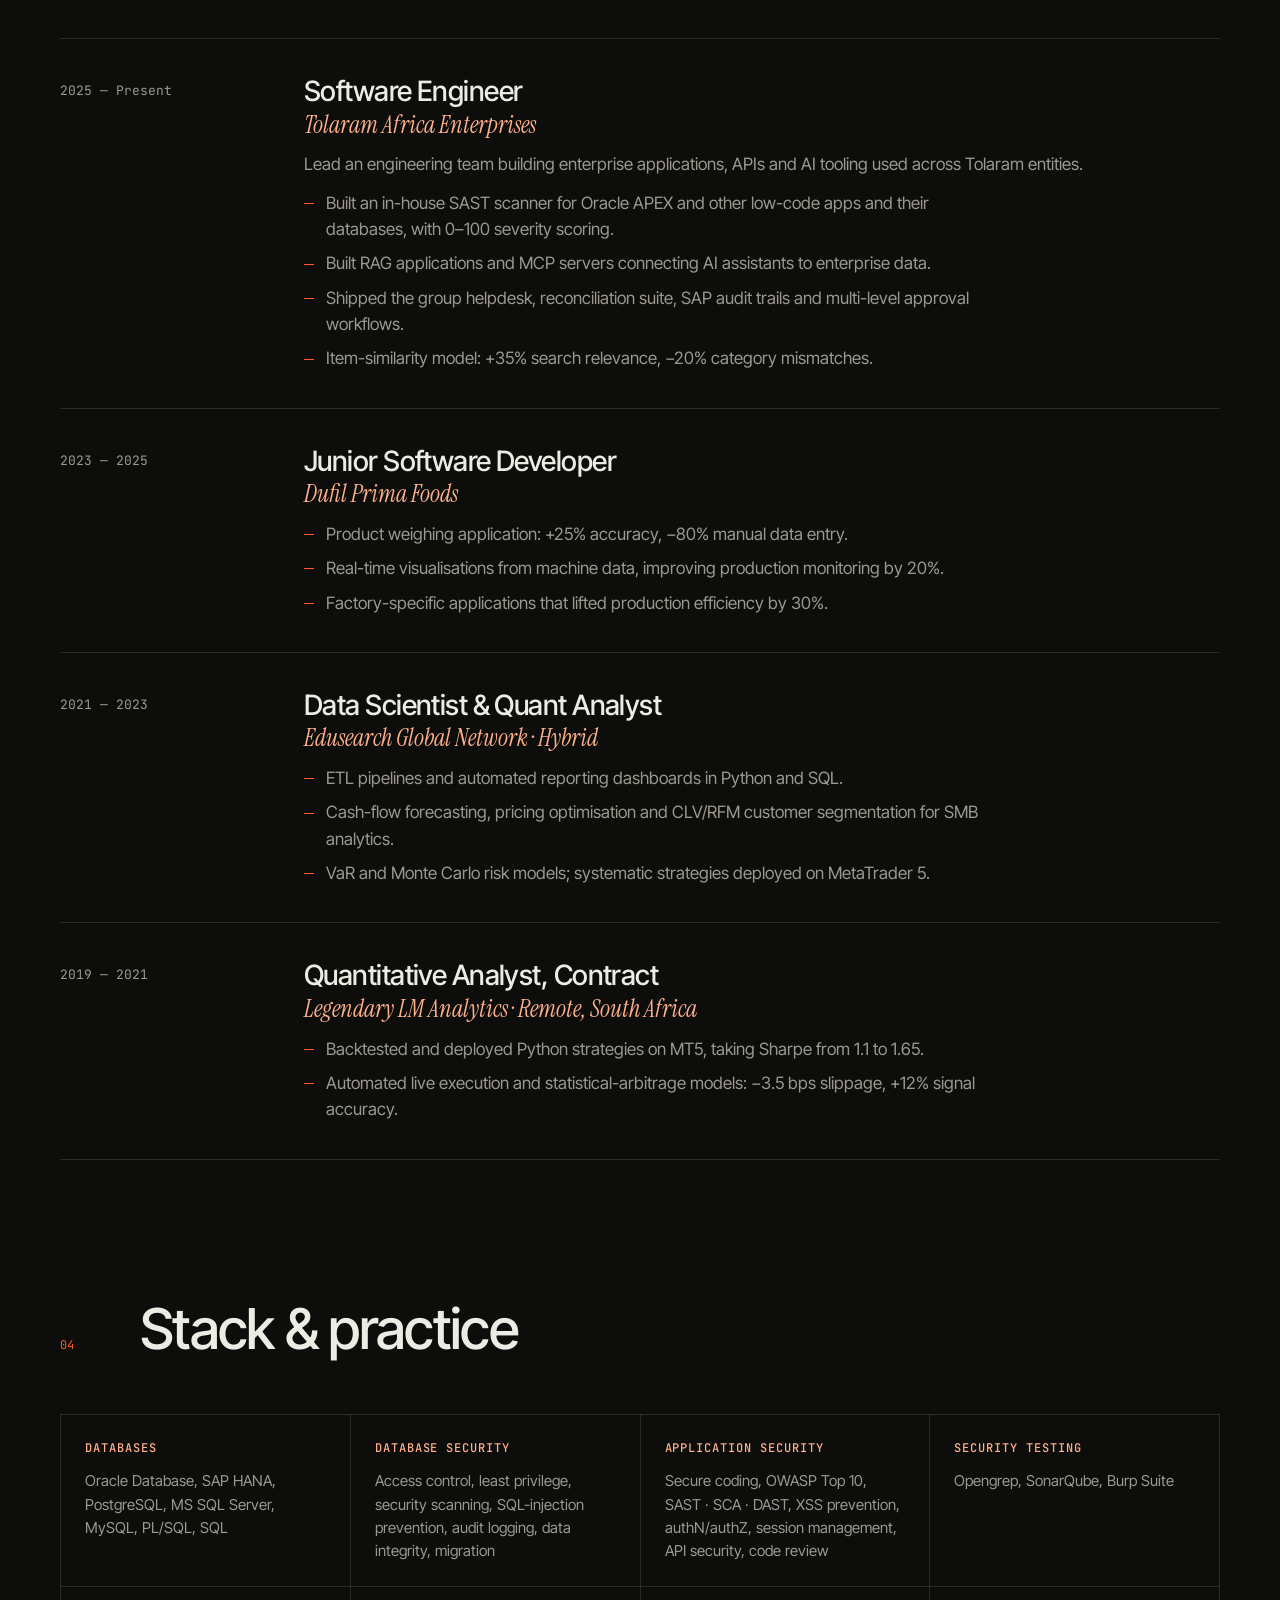
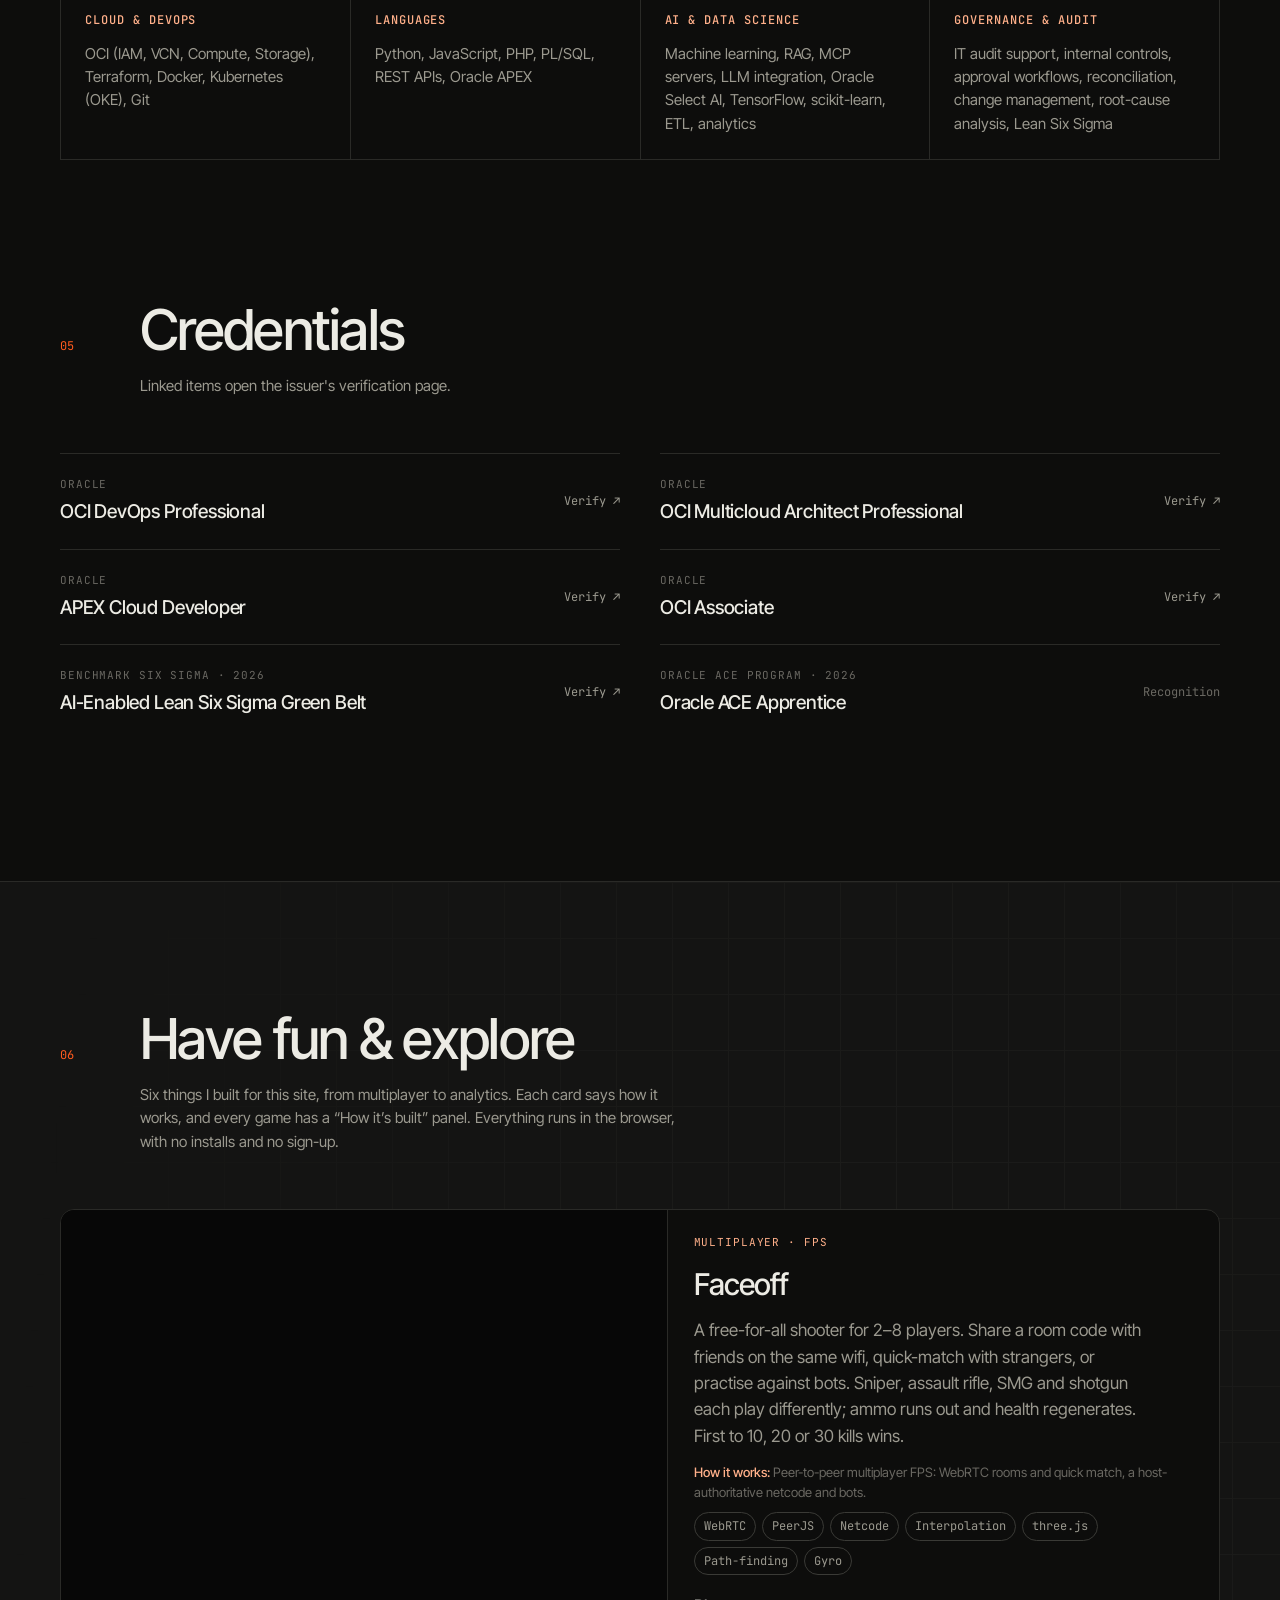
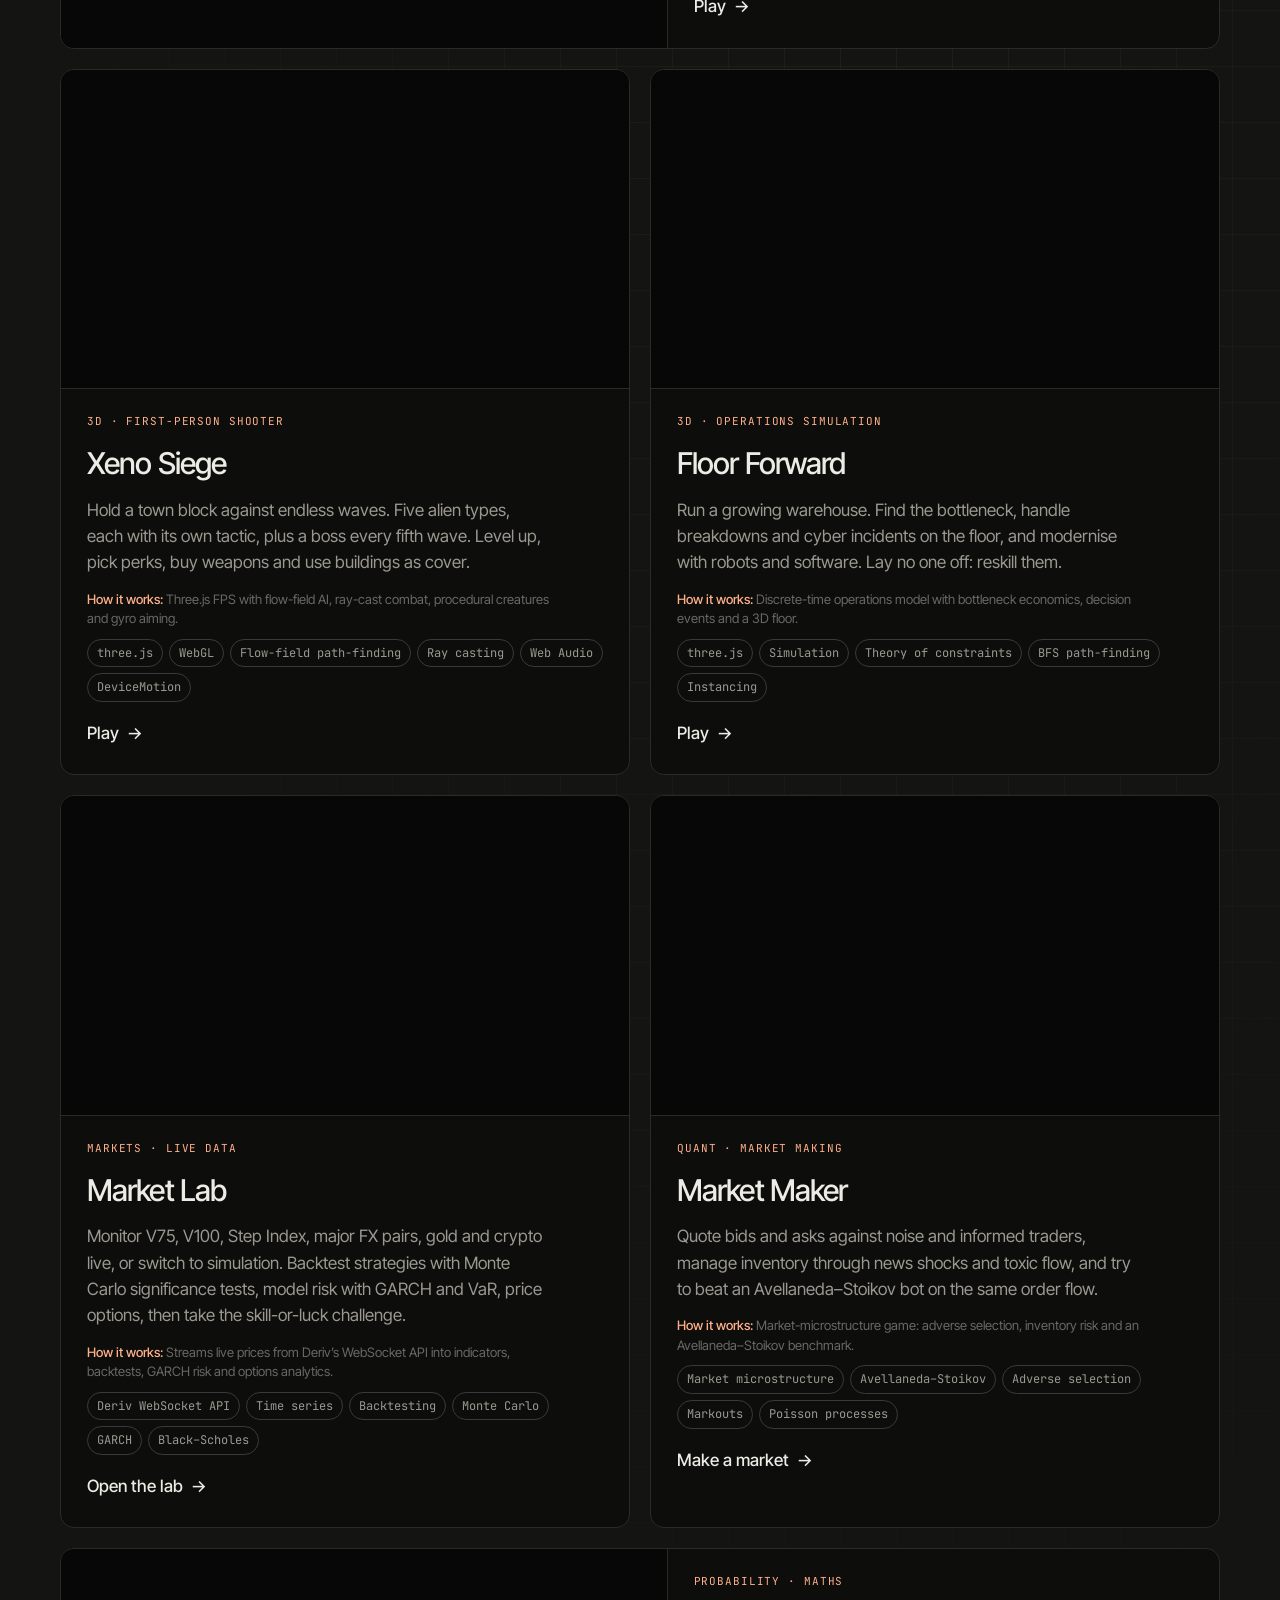
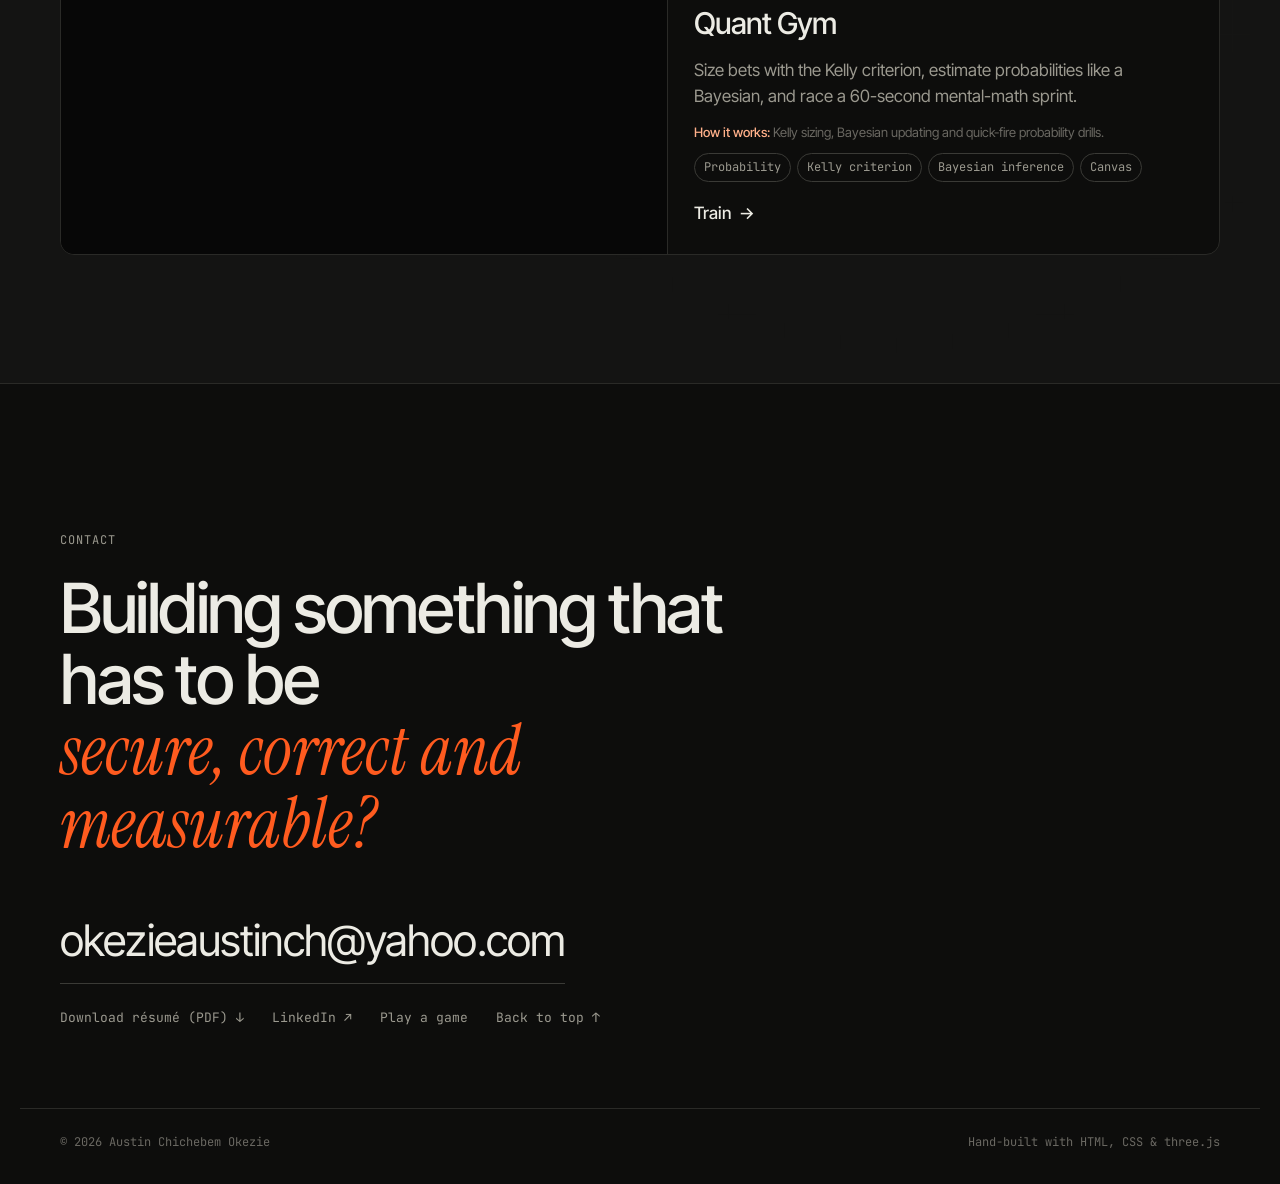
==== commit 968567da: "Update community development intro" ====
--- a/index.html
+++ b/index.html
@@ -124,7 +124,7 @@
       <div class="community">
         <div class="community-head">
           <h3>Community development</h3>
-          <p>Volunteer builds for the National Youth Service Corps in Lagos and my student association.</p>
+          <p>Built for the community, the National Youth Service Corps in Lagos and my student association.</p>
         </div>
         <ol class="community-list" id="community-list"></ol>
       </div>
--- a/css/style.css
+++ b/css/style.css
@@ -237,6 +237,14 @@
 .score-ring .bar { stroke: var(--ok); stroke-linecap: round; stroke-dasharray: 326.7; stroke-dashoffset: 326.7; transition: stroke-dashoffset 1.6s cubic-bezier(.2,.7,.2,1); }
 .score.in .bar { stroke-dashoffset: 42.5; }
 .score-ring span { position: absolute; inset: 0; display: grid; place-items: center; font: 500 30px var(--sans); letter-spacing: -.03em; }
+.seal { display: flex; gap: 28px; align-items: center; margin: 16px 0 8px; padding: 20px; border: 1px dashed var(--line-2); border-radius: 12px; background: var(--bg); }
+.seal-doc { position: relative; width: 96px; height: 124px; flex: none; border-radius: 6px; background: #f2efe8; padding: 14px 12px; display: flex; flex-direction: column; gap: 7px; box-shadow: 0 8px 24px rgba(0,0,0,.35); }
+.seal-doc i { display: block; height: 4px; border-radius: 2px; background: #c9c3b6; }
+.seal-doc i.s { width: 62%; }
+.seal-sig { margin-top: auto; font: italic 15px var(--serif); color: #1f3a8a; border-bottom: 1px solid #c9c3b6; padding-bottom: 2px; }
+.seal-stamp { position: absolute; right: -14px; bottom: 14px; font: 500 10px var(--mono); letter-spacing: .08em; text-transform: uppercase; color: var(--ok); border: 1.5px solid var(--ok); border-radius: 6px; padding: 4px 6px; background: rgba(13,13,12,.9); transform: rotate(-8deg) scale(.6); opacity: 0; transition: transform .5s cubic-bezier(.2,.7,.2,1) .5s, opacity .3s .5s; }
+.seal.in .seal-stamp { transform: rotate(-8deg) scale(1); opacity: 1; }
+.sev.ok { background: var(--ok); }
 .findings { list-style: none; margin: 0; padding: 0; display: grid; gap: 10px; font-family: var(--mono); font-size: 13px; color: var(--muted); }
 .findings li { display: flex; align-items: center; gap: 10px; }
 .sev { width: 8px; height: 8px; border-radius: 2px; flex: none; }
@@ -246,7 +254,7 @@
 @media (max-width: 640px) {
   .cards { grid-template-columns: 1fr; }
   .card-feature { grid-column: auto; grid-row: auto; padding: 24px; }
-  .score { flex-direction: column; align-items: flex-start; gap: 18px; }
+  .score, .seal { flex-direction: column; align-items: flex-start; gap: 18px; }
 }
 .community { margin-top: 72px; display: grid; grid-template-columns: 1fr 2fr; gap: 40px; }
 .community-head h3 { font-size: 26px; margin-bottom: 10px; }
